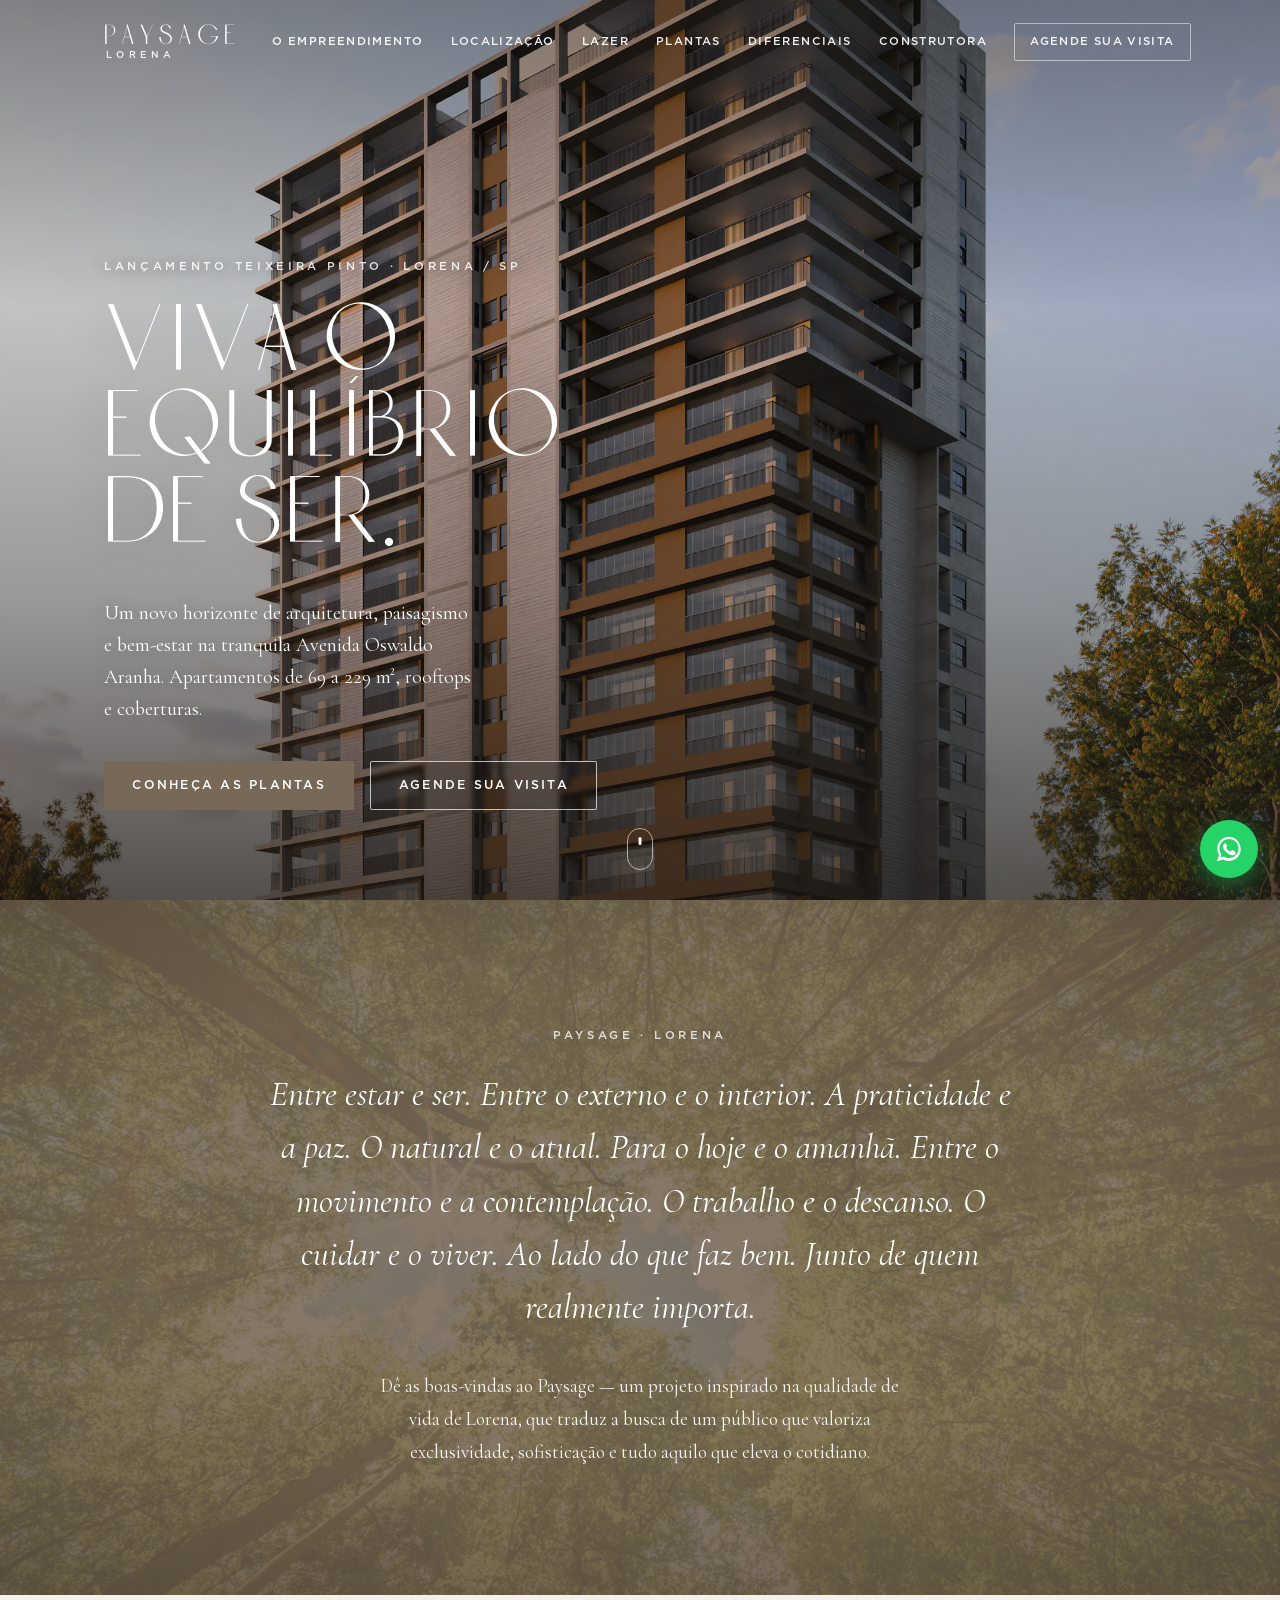
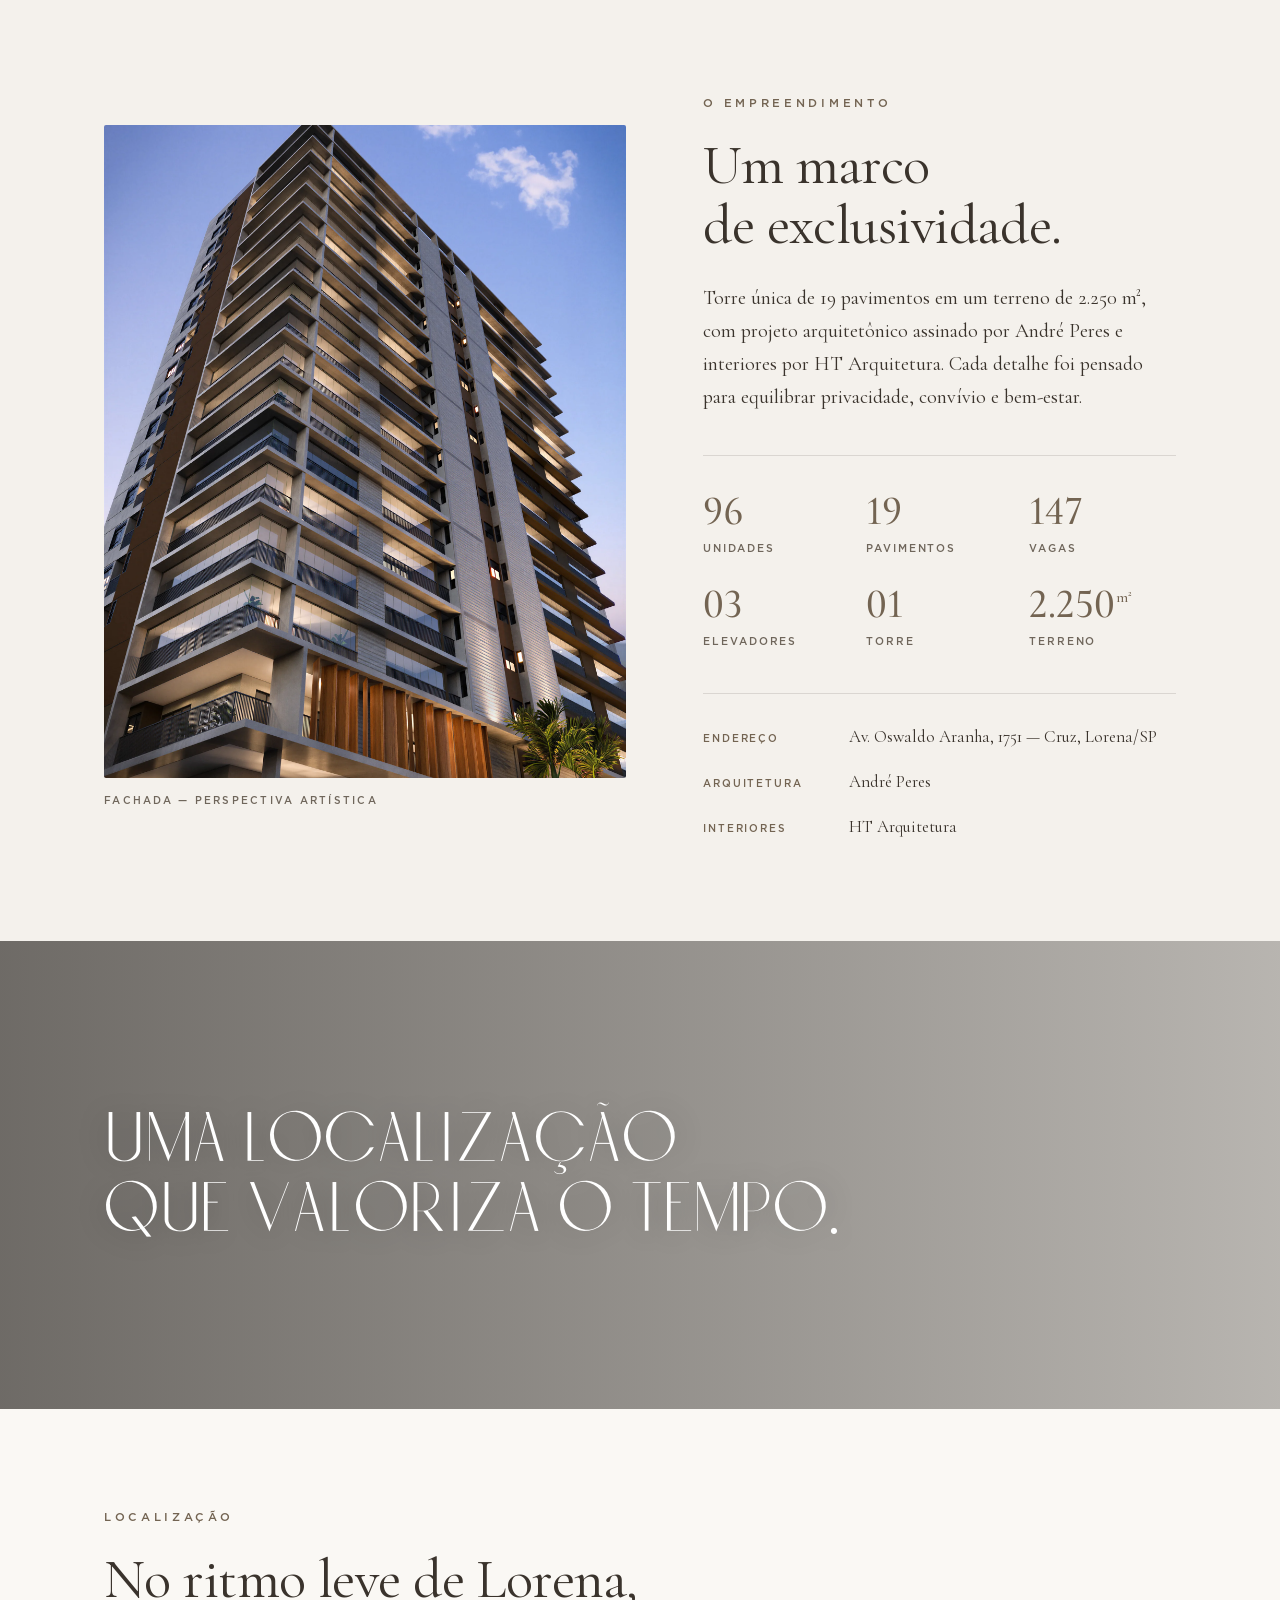
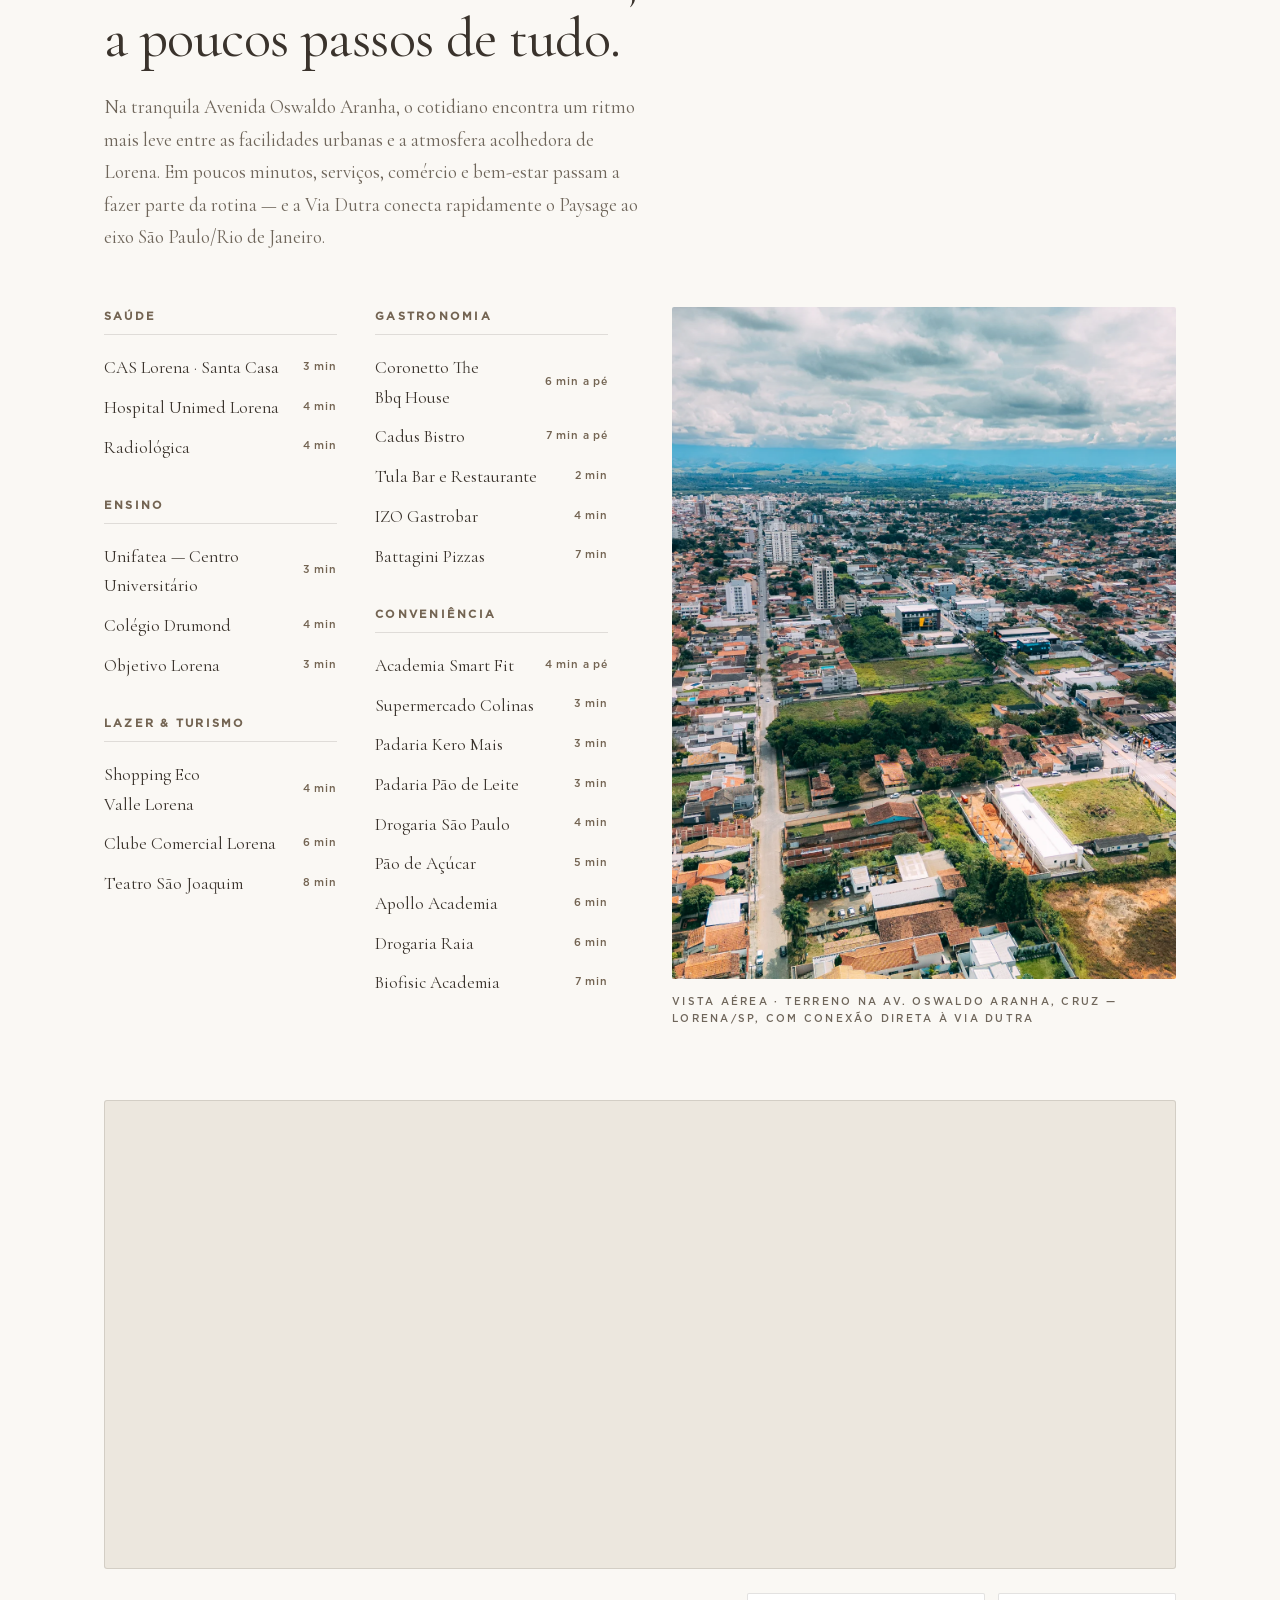
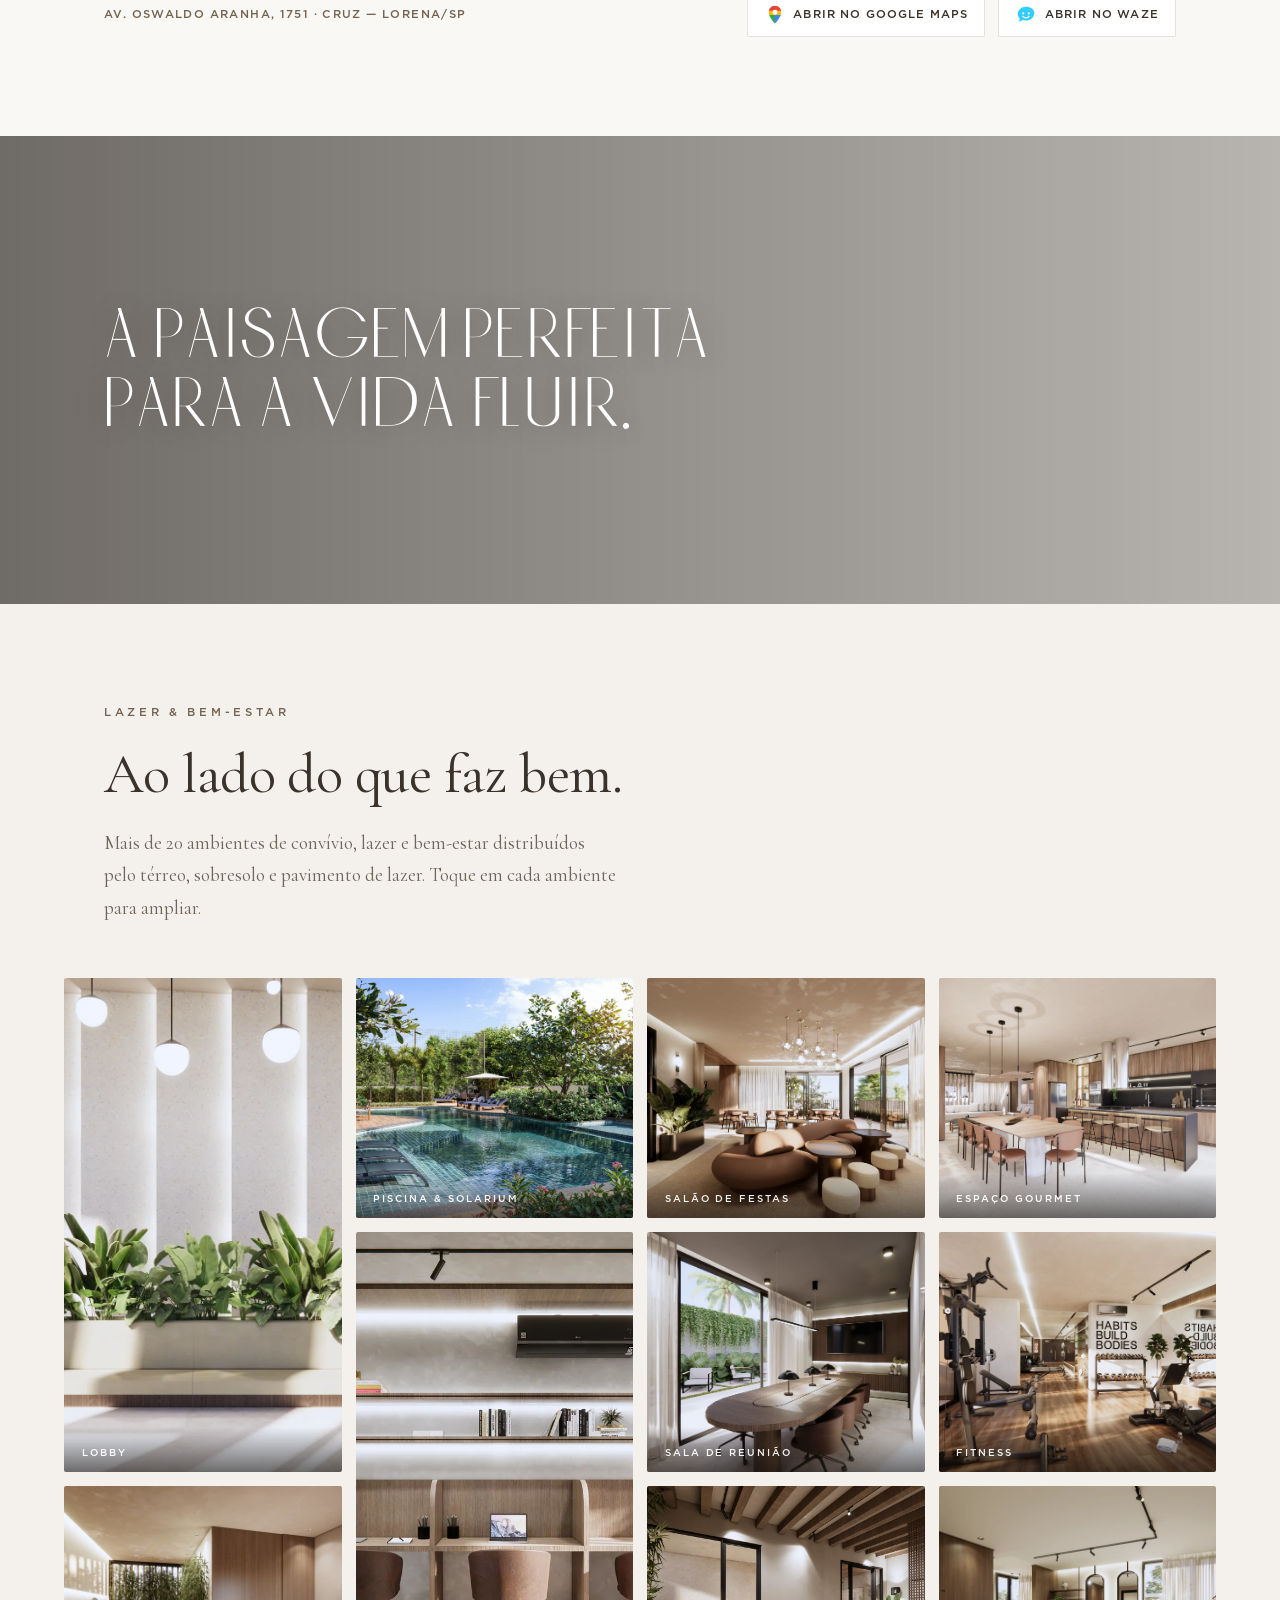
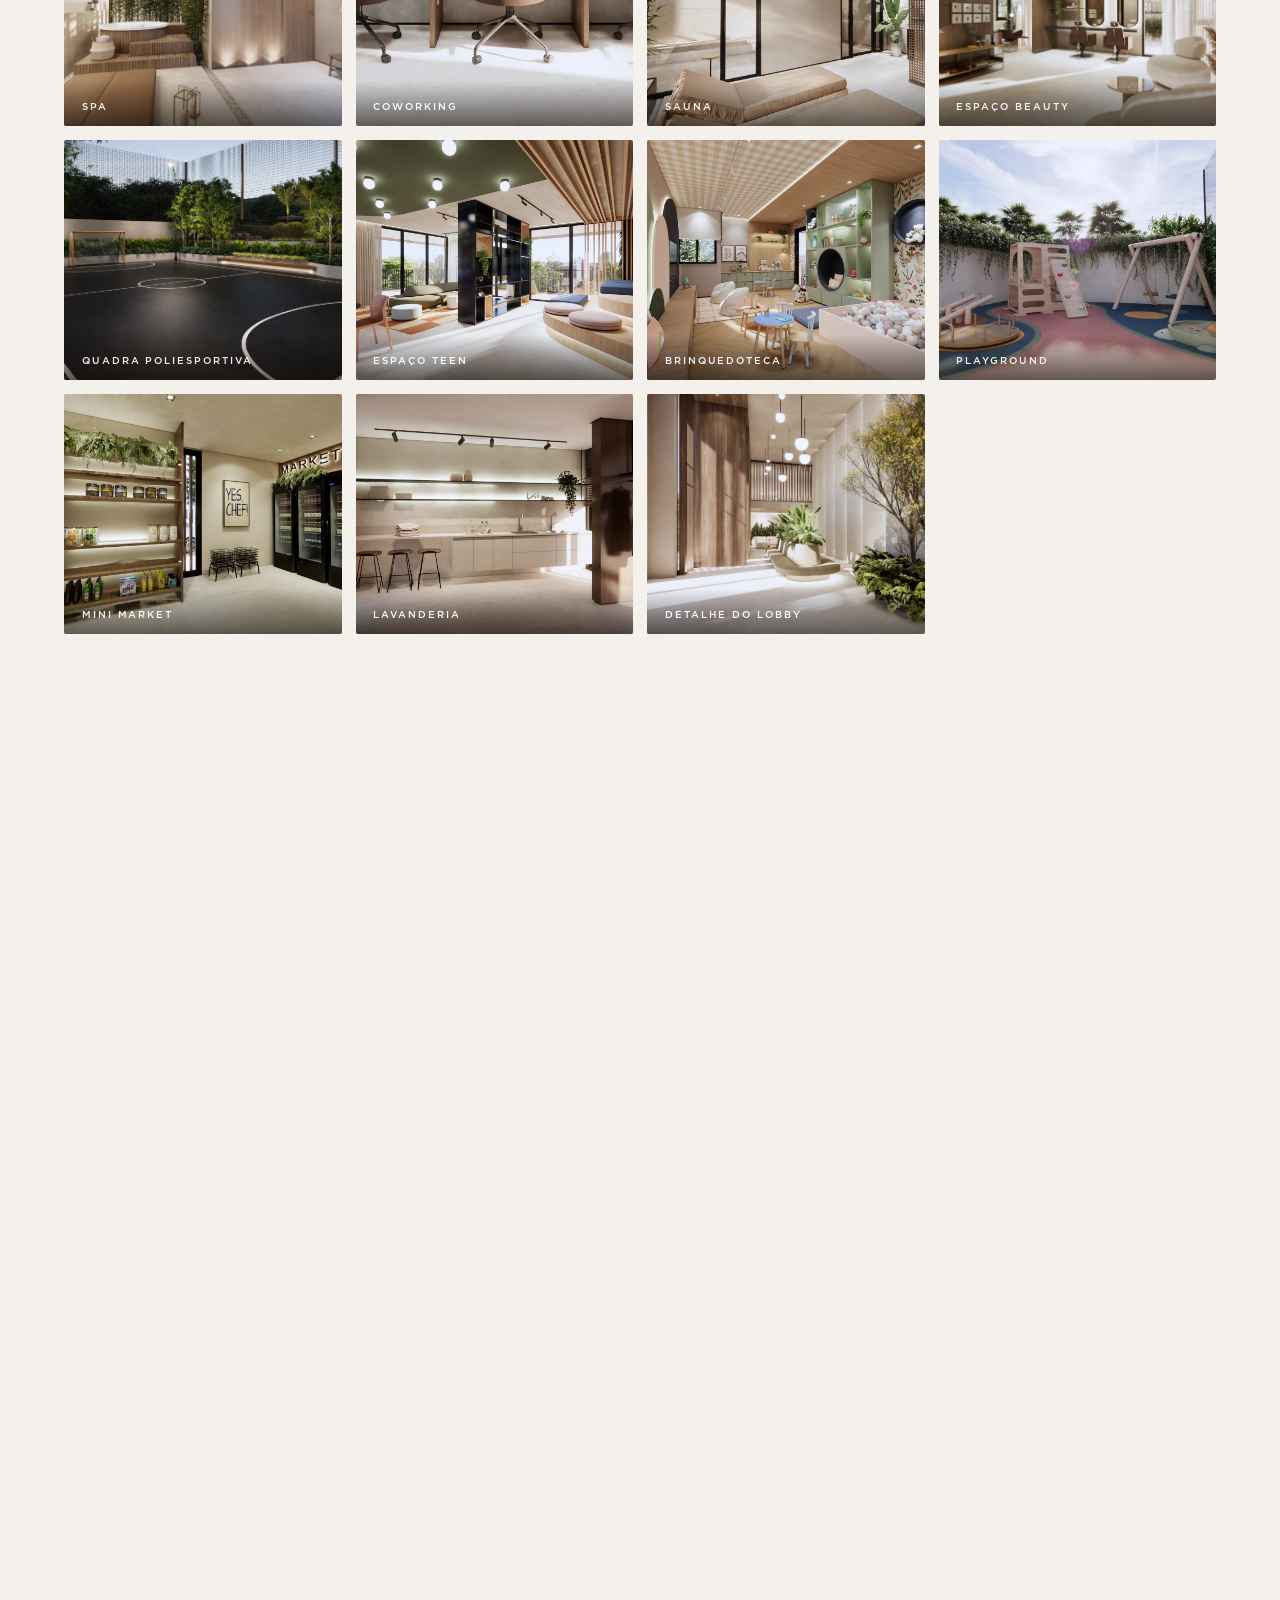
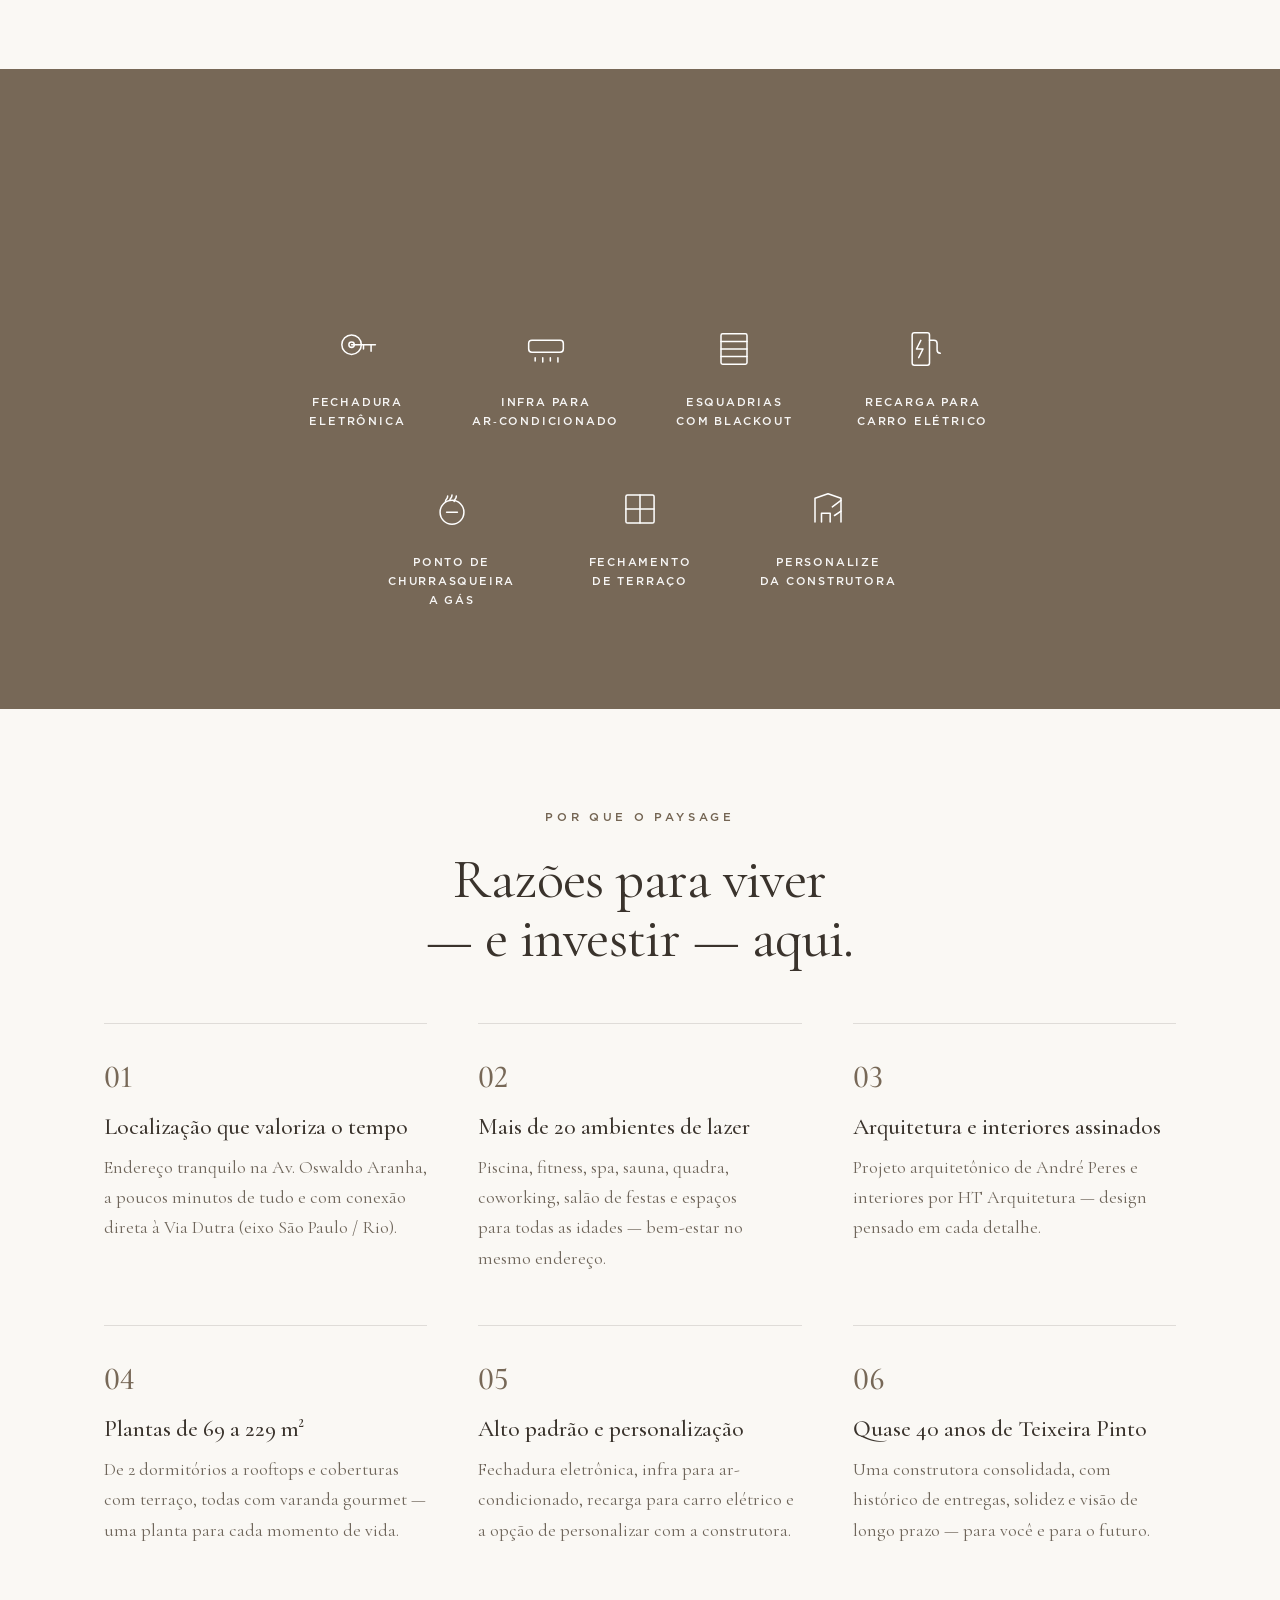
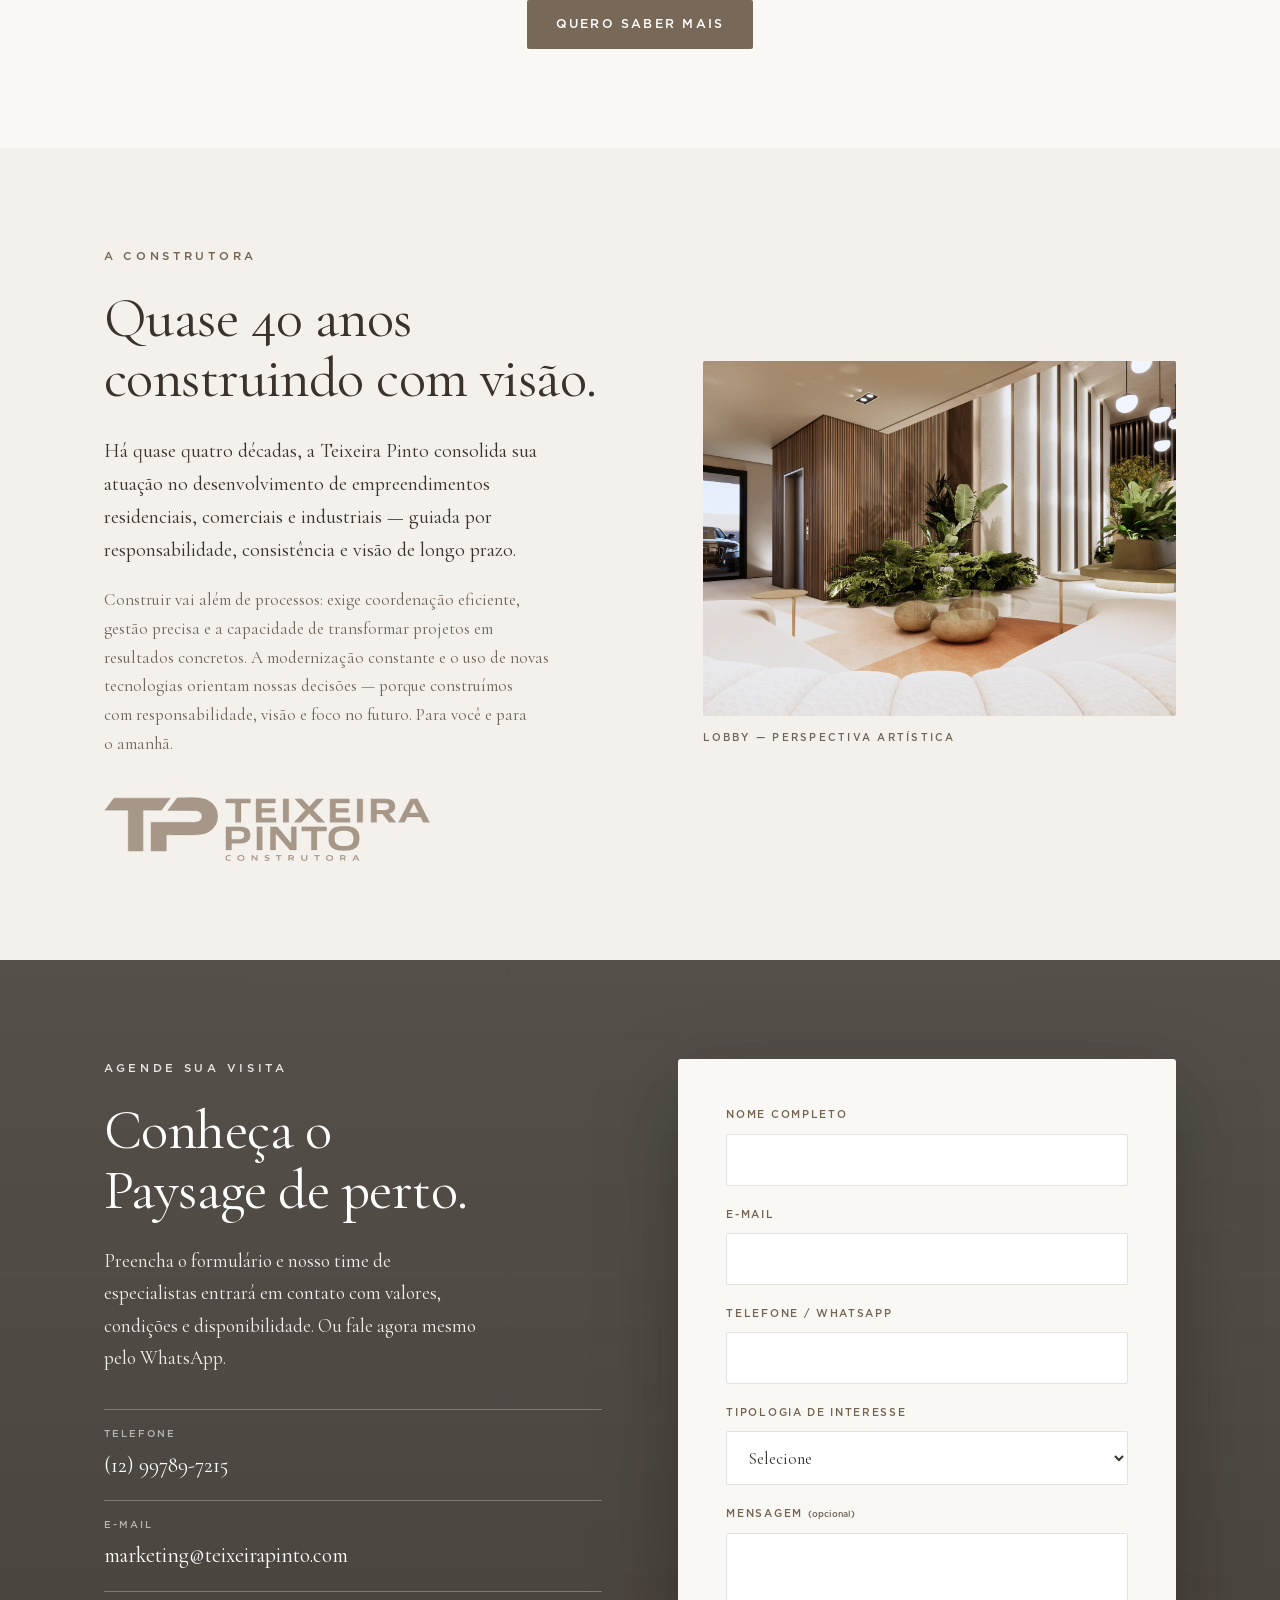
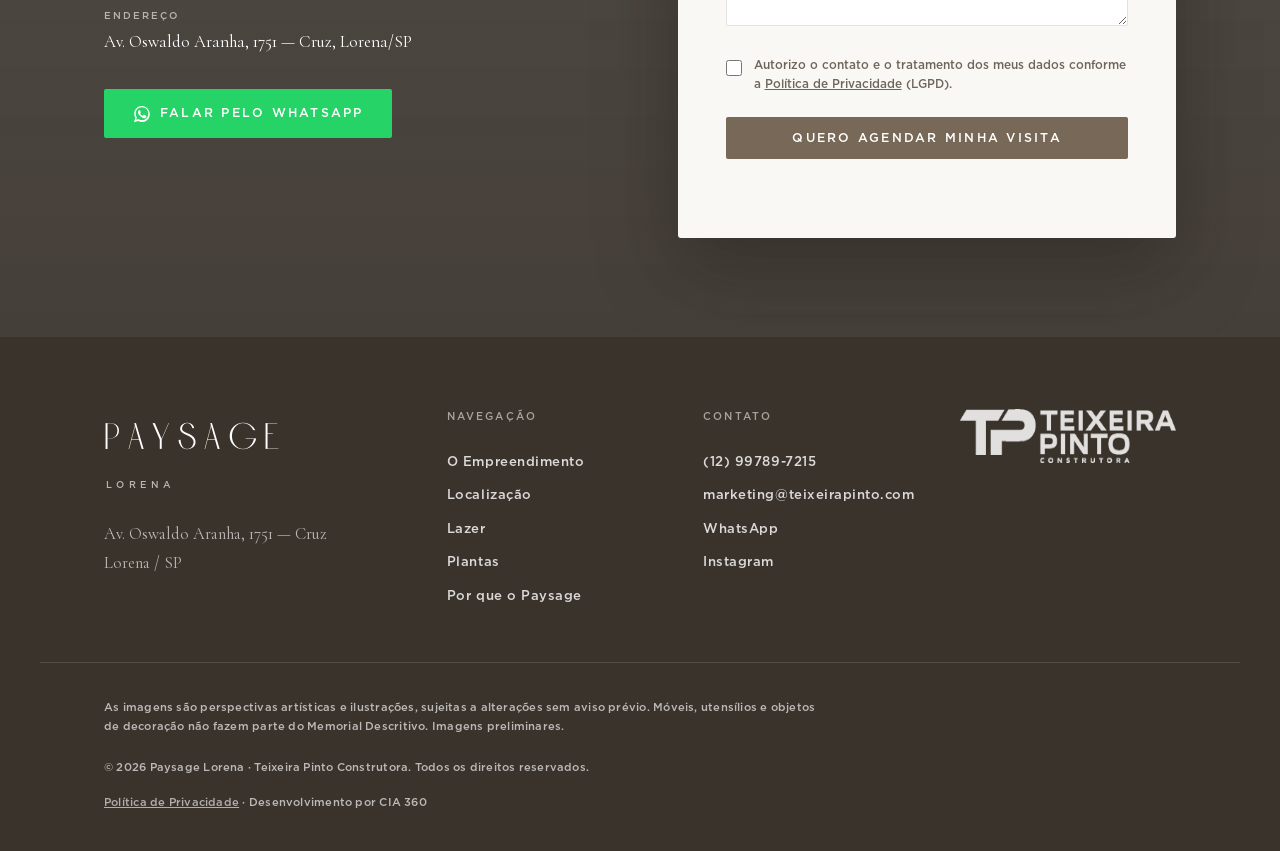
==== index.html @ e859041f "feat: landing page Paysage Lorena (Teixeira Pinto) Site estático: hero, manifesto (fundo conceitual)" ====
<!DOCTYPE html>
<html lang="pt-BR">
<head>
<meta charset="UTF-8" />
<meta name="viewport" content="width=device-width, initial-scale=1.0, viewport-fit=cover" />
<script>document.documentElement.classList.add('js')</script>
<title>Paysage Lorena | Apartamentos de Alto Padrão em Lorena/SP — Teixeira Pinto</title>
<meta name="description" content="Paysage Lorena: lançamento Teixeira Pinto na Av. Oswaldo Aranha. Apartamentos de 69 a 229 m², coberturas e rooftops, com arquitetura, paisagismo e bem-estar. Viva o equilíbrio de ser." />
<meta name="theme-color" content="#A69788" />
<link rel="canonical" href="https://www.paysagelorena.com.br/" />

<!-- Open Graph / Social -->
<meta property="og:type" content="website" />
<meta property="og:locale" content="pt_BR" />
<meta property="og:site_name" content="Paysage Lorena" />
<meta property="og:title" content="Paysage Lorena — Viva o equilíbrio de ser" />
<meta property="og:description" content="Lançamento Teixeira Pinto em Lorena/SP. Apartamentos de 69 a 229 m² com arquitetura, paisagismo e bem-estar." />
<meta property="og:url" content="https://www.paysagelorena.com.br/" />
<meta property="og:image" content="https://www.paysagelorena.com.br/assets/img/og-image.jpg" />
<meta property="og:image:width" content="1200" />
<meta property="og:image:height" content="630" />
<meta property="og:image:alt" content="Fachada do Paysage Lorena — Viva o equilíbrio de ser." />
<meta name="twitter:card" content="summary_large_image" />
<meta name="twitter:title" content="Paysage Lorena — Viva o equilíbrio de ser" />
<meta name="twitter:description" content="Lançamento Teixeira Pinto em Lorena/SP. Apartamentos de 69 a 229 m² com arquitetura, paisagismo e bem-estar." />
<meta name="twitter:image" content="https://www.paysagelorena.com.br/assets/img/og-image.jpg" />

<!-- Icons -->
<link rel="icon" type="image/png" sizes="32x32" href="assets/img/favicon-32.png" />
<link rel="apple-touch-icon" href="assets/img/apple-touch-icon.png" />

<!-- Fonts -->
<link rel="preload" href="assets/fonts/daslu-display.woff2" as="font" type="font/woff2" crossorigin />
<link rel="preload" href="assets/fonts/gotham-medium.woff2" as="font" type="font/woff2" crossorigin />
<link rel="stylesheet" href="assets/css/styles.css" />

<!-- Structured data -->
<script type="application/ld+json">
{
  "@context": "https://schema.org",
  "@graph": [
    {
      "@type": "ApartmentComplex",
      "@id": "https://www.paysagelorena.com.br/#empreendimento",
      "name": "Paysage Lorena",
      "description": "Empreendimento residencial de alto padrão da Teixeira Pinto Construtora em Lorena/SP, com apartamentos de 69 a 229 m², rooftops e coberturas.",
      "url": "https://www.paysagelorena.com.br/",
      "numberOfAccommodationUnits": 96,
      "image": "https://www.paysagelorena.com.br/assets/img/og-image.jpg",
      "address": {
        "@type": "PostalAddress",
        "streetAddress": "Av. Oswaldo Aranha, 1751 — Cruz",
        "addressLocality": "Lorena",
        "addressRegion": "SP",
        "addressCountry": "BR"
      },
      "provider": { "@id": "https://www.teixeirapinto.com/#organization" }
    },
    {
      "@type": "Organization",
      "@id": "https://www.teixeirapinto.com/#organization",
      "name": "Teixeira Pinto Construtora",
      "email": "marketing@teixeirapinto.com",
      "telephone": "+55-12-99789-7215"
    }
  ]
}
</script>
</head>
<body>
<a class="skip-link" href="#main">Pular para o conteúdo</a>

<!-- ================= HEADER ================= -->
<header class="site-header" id="top">
  <div class="container header-inner">
    <a href="#top" class="brand" aria-label="Paysage Lorena — início">
      <span class="brand-mark">Paysage</span>
      <span class="brand-sub">Lorena</span>
    </a>

    <nav class="nav" id="nav" aria-label="Navegação principal">
      <a href="#empreendimento">O Empreendimento</a>
      <a href="#localizacao">Localização</a>
      <a href="#lazer">Lazer</a>
      <a href="#plantas">Plantas</a>
      <a href="#diferenciais">Diferenciais</a>
      <a href="#construtora">Construtora</a>
      <a href="#contato" class="nav-cta">Agende sua visita</a>
    </nav>

    <button class="nav-toggle" id="navToggle" aria-label="Abrir menu" aria-expanded="false" aria-controls="nav">
      <span></span><span></span><span></span>
    </button>
  </div>
</header>

<main id="main">

<!-- ================= HERO ================= -->
<section class="hero" id="hero">
  <picture>
    <source media="(max-width:720px)" srcset="assets/img/fachada-1-sm.webp" />
    <img class="hero-bg" src="assets/img/fachada-1.webp" alt="Fachada do Paysage Lorena ao entardecer" fetchpriority="high" />
  </picture>
  <div class="hero-overlay"></div>
  <div class="container hero-content">
    <p class="eyebrow eyebrow--light">Lançamento Teixeira Pinto · Lorena / SP</p>
    <h1 class="hero-title">Viva o<br />equilíbrio<br />de ser.</h1>
    <p class="hero-lead">Um novo horizonte de arquitetura, paisagismo e bem-estar na tranquila
      Avenida Oswaldo Aranha. Apartamentos de 69 a 229 m², rooftops e coberturas.</p>
    <div class="hero-actions">
      <a href="#plantas" class="btn btn--solid">Conheça as plantas</a>
      <a href="#contato" class="btn btn--ghost btn--ghost-light">Agende sua visita</a>
    </div>
  </div>
  <a href="#manifesto" class="hero-scroll" aria-label="Rolar para baixo"><span></span></a>
</section>

<!-- ================= MANIFESTO ================= -->
<section class="manifesto" id="manifesto">
  <div class="container manifesto-inner reveal">
    <p class="eyebrow">Paysage · Lorena</p>
    <p class="manifesto-poem">
      Entre estar e ser. Entre o externo e o interior. A praticidade e a paz.
      O natural e o atual. Para o hoje e o amanhã. Entre o movimento e a contemplação.
      O trabalho e o descanso. O cuidar e o viver. Ao lado do que faz bem.
      Junto de quem realmente importa.
    </p>
    <p class="manifesto-text">
      Dê as boas-vindas ao Paysage — um projeto inspirado na qualidade de vida de Lorena,
      que traduz a busca de um público que valoriza exclusividade, sofisticação e tudo
      aquilo que eleva o cotidiano.
    </p>
  </div>
</section>

<!-- ================= O EMPREENDIMENTO ================= -->
<section class="section section--light" id="empreendimento">
  <div class="container split">
    <div class="split-media reveal">
      <picture>
        <source media="(max-width:720px)" srcset="assets/img/fachada-2-sm.webp" />
        <img src="assets/img/fachada-2.webp" alt="Perspectiva artística da fachada do Paysage Lorena" loading="lazy" />
      </picture>
      <span class="media-caption">Fachada — perspectiva artística</span>
    </div>
    <div class="split-text reveal">
      <p class="eyebrow">O Empreendimento</p>
      <h2 class="section-title">Um marco de exclusividade.</h2>
      <p class="lead-text">
        Torre única de 19 pavimentos em um terreno de 2.250 m², com projeto arquitetônico
        assinado por André Peres e interiores por HT Arquitetura. Cada detalhe foi pensado
        para equilibrar privacidade, convívio e bem-estar.
      </p>
      <ul class="spec-grid" id="specGrid">
        <li><span class="spec-num" data-count="96">96</span><span class="spec-label">Unidades</span></li>
        <li><span class="spec-num" data-count="19">19</span><span class="spec-label">Pavimentos</span></li>
        <li><span class="spec-num" data-count="147">147</span><span class="spec-label">Vagas</span></li>
        <li><span class="spec-num" data-count="3" data-pad="2">03</span><span class="spec-label">Elevadores</span></li>
        <li><span class="spec-num" data-count="1" data-pad="2">01</span><span class="spec-label">Torre</span></li>
        <li><span class="spec-num" data-count="2250" data-thousands="1">2.250<small>m²</small></span><span class="spec-label">Terreno</span></li>
      </ul>
      <dl class="credits">
        <div><dt>Endereço</dt><dd>Av. Oswaldo Aranha, 1751 — Cruz, Lorena/SP</dd></div>
        <div><dt>Arquitetura</dt><dd>André Peres</dd></div>
        <div><dt>Interiores</dt><dd>HT Arquitetura</dd></div>
      </dl>
    </div>
  </div>
</section>

<!-- ================= QUOTE BAND 1 ================= -->
<section class="band band--aerea reveal">
  <div class="band-overlay"></div>
  <div class="container band-inner">
    <p class="band-quote">Uma localização<br />que valoriza o tempo.</p>
  </div>
</section>

<!-- ================= LOCALIZAÇÃO ================= -->
<section class="section section--cream" id="localizacao">
  <div class="container">
    <header class="section-head reveal">
      <p class="eyebrow">Localização</p>
      <h2 class="section-title">No ritmo leve de Lorena, a poucos passos de tudo.</h2>
      <p class="section-intro">
        Na tranquila Avenida Oswaldo Aranha, o cotidiano encontra um ritmo mais leve entre as
        facilidades urbanas e a atmosfera acolhedora de Lorena. Em poucos minutos, serviços,
        comércio e bem-estar passam a fazer parte da rotina — e a Via Dutra conecta rapidamente
        o Paysage ao eixo São Paulo/Rio de Janeiro.
      </p>
    </header>

    <div class="loc-grid">
      <div class="loc-cols reveal">
        <div class="loc-col">
          <h3 class="loc-cat">Saúde</h3>
          <ul>
            <li>CAS Lorena · Santa Casa <span>3 min</span></li>
            <li>Hospital Unimed Lorena <span>4 min</span></li>
            <li>Radiológica <span>4 min</span></li>
          </ul>
          <h3 class="loc-cat">Ensino</h3>
          <ul>
            <li>Unifatea — Centro Universitário <span>3 min</span></li>
            <li>Colégio Drumond <span>4 min</span></li>
            <li>Objetivo Lorena <span>3 min</span></li>
          </ul>
          <h3 class="loc-cat">Lazer &amp; Turismo</h3>
          <ul>
            <li>Shopping Eco Valle Lorena <span>4 min</span></li>
            <li>Clube Comercial Lorena <span>6 min</span></li>
            <li>Teatro São Joaquim <span>8 min</span></li>
          </ul>
        </div>
        <div class="loc-col">
          <h3 class="loc-cat">Gastronomia</h3>
          <ul>
            <li>Coronetto The Bbq House <span>6 min a pé</span></li>
            <li>Cadus Bistro <span>7 min a pé</span></li>
            <li>Tula Bar e Restaurante <span>2 min</span></li>
            <li>IZO Gastrobar <span>4 min</span></li>
            <li>Battagini Pizzas <span>7 min</span></li>
          </ul>
          <h3 class="loc-cat">Conveniência</h3>
          <ul>
            <li>Academia Smart Fit <span>4 min a pé</span></li>
            <li>Supermercado Colinas <span>3 min</span></li>
            <li>Padaria Kero Mais <span>3 min</span></li>
            <li>Padaria Pão de Leite <span>3 min</span></li>
            <li>Drogaria São Paulo <span>4 min</span></li>
            <li>Pão de Açúcar <span>5 min</span></li>
            <li>Apollo Academia <span>6 min</span></li>
            <li>Drogaria Raia <span>6 min</span></li>
            <li>Biofisic Academia <span>7 min</span></li>
          </ul>
        </div>
      </div>
      <figure class="loc-media reveal">
        <picture>
          <source media="(max-width:720px)" srcset="assets/img/aerea-sm.webp" />
          <img src="assets/img/aerea.webp" alt="Vista aérea da região de Lorena, com o terreno do Paysage em destaque" loading="lazy" />
        </picture>
        <figcaption>Vista aérea · terreno na Av. Oswaldo Aranha, Cruz — Lorena/SP, com conexão direta à Via Dutra</figcaption>
      </figure>
    </div>

    <div class="loc-map reveal">
      <div class="loc-map-frame">
        <iframe title="Mapa da localização do Paysage Lorena" loading="lazy" referrerpolicy="no-referrer-when-downgrade"
          src="https://www.google.com/maps?q=Av.%20Oswaldo%20Aranha%2C%201751%2C%20Cruz%2C%20Lorena%20-%20SP&output=embed"></iframe>
      </div>
      <div class="loc-map-actions">
        <span class="loc-map-addr">Av. Oswaldo Aranha, 1751 · Cruz — Lorena/SP</span>
        <div class="loc-map-btns">
          <a class="maplink" href="https://www.google.com/maps/search/?api=1&query=Av.%20Oswaldo%20Aranha%2C%201751%2C%20Cruz%2C%20Lorena%20-%20SP" target="_blank" rel="noopener" aria-label="Abrir no Google Maps">
            <svg viewBox="0 0 24 24" aria-hidden="true">
              <defs><clipPath id="gmpin"><path d="M12 2C8.13 2 5 5.13 5 9c0 4.25 5.25 10.5 6.5 11.85a.66.66 0 0 0 1 0C13.75 19.5 19 13.25 19 9c0-3.87-3.13-7-7-7z"/></clipPath></defs>
              <g clip-path="url(#gmpin)">
                <rect x="0" y="0" width="24" height="7.5" fill="#EA4335"/>
                <rect x="0" y="7.5" width="24" height="4.5" fill="#FBBC04"/>
                <rect x="0" y="12" width="12" height="13" fill="#34A853"/>
                <rect x="12" y="12" width="12" height="13" fill="#4285F4"/>
              </g>
              <circle cx="12" cy="9" r="2.6" fill="#fff"/>
            </svg>
            Abrir no Google Maps
          </a>
          <a class="maplink" href="https://waze.com/ul?q=Av.%20Oswaldo%20Aranha%2C%201751%2C%20Lorena%20SP&navigate=yes" target="_blank" rel="noopener" aria-label="Abrir no Waze">
            <svg viewBox="0 0 24 24" aria-hidden="true">
              <path fill="#33CCFF" d="M12 3C7.03 3 3 6.58 3 11c0 1.98.86 3.79 2.3 5.18-.18 1.06-.7 2.05-1.45 2.82 1.64.16 3.28-.36 4.5-1.42 1.13.27 2.34.42 3.65.42 4.97 0 9-3.58 9-8S16.97 3 12 3z"/>
              <circle cx="9" cy="10.2" r="1.15" fill="#fff"/>
              <circle cx="15" cy="10.2" r="1.15" fill="#fff"/>
              <path d="M8.7 13.4c.75 1.05 1.95 1.7 3.3 1.7s2.55-.65 3.3-1.7" stroke="#fff" stroke-width="1.4" fill="none" stroke-linecap="round"/>
            </svg>
            Abrir no Waze
          </a>
        </div>
      </div>
    </div>
  </div>
</section>

<!-- ================= QUOTE BAND 2 (piscina · abre o Lazer) ================= -->
<section class="band band--piscina reveal">
  <div class="band-overlay"></div>
  <div class="container band-inner">
    <p class="band-quote">A paisagem perfeita<br />para a vida fluir.</p>
  </div>
</section>

<!-- ================= LAZER ================= -->
<section class="section section--light" id="lazer">
  <div class="container">
    <header class="section-head reveal">
      <p class="eyebrow">Lazer &amp; Bem-estar</p>
      <h2 class="section-title">Ao lado do que faz bem.</h2>
      <p class="section-intro">
        Mais de 20 ambientes de convívio, lazer e bem-estar distribuídos pelo térreo,
        sobresolo e pavimento de lazer. Toque em cada ambiente para ampliar.
      </p>
    </header>
  </div>

  <div class="container-wide">
    <div class="gallery reveal" id="gallery">
      <figure class="g-item g-item--tall" data-src="assets/img/lobby-1.webp" data-cap="Lobby">
        <img src="assets/img/lobby-1.webp" alt="Lobby do Paysage Lorena" loading="lazy" />
        <figcaption>Lobby</figcaption>
      </figure>
      <figure class="g-item" data-src="assets/img/piscina.webp" data-cap="Piscina">
        <img src="assets/img/piscina.webp" alt="Piscina adulto com deck molhado e solarium" loading="lazy" />
        <figcaption>Piscina &amp; Solarium</figcaption>
      </figure>
      <figure class="g-item" data-src="assets/img/salao-festas.webp" data-cap="Salão de Festas">
        <img src="assets/img/salao-festas.webp" alt="Salão de festas" loading="lazy" />
        <figcaption>Salão de Festas</figcaption>
      </figure>
      <figure class="g-item" data-src="assets/img/gourmet.webp" data-cap="Espaço Gourmet">
        <img src="assets/img/gourmet.webp" alt="Espaço gourmet" loading="lazy" />
        <figcaption>Espaço Gourmet</figcaption>
      </figure>
      <figure class="g-item g-item--tall" data-src="assets/img/coworking.webp" data-cap="Coworking">
        <img src="assets/img/coworking.webp" alt="Coworking" loading="lazy" />
        <figcaption>Coworking</figcaption>
      </figure>
      <figure class="g-item" data-src="assets/img/sala-reuniao.webp" data-cap="Sala de Reunião">
        <img src="assets/img/sala-reuniao.webp" alt="Sala de reunião" loading="lazy" />
        <figcaption>Sala de Reunião</figcaption>
      </figure>
      <figure class="g-item" data-src="assets/img/fitness.webp" data-cap="Academia">
        <img src="assets/img/fitness.webp" alt="Academia / Fitness" loading="lazy" />
        <figcaption>Fitness</figcaption>
      </figure>
      <figure class="g-item" data-src="assets/img/spa.webp" data-cap="Spa">
        <img src="assets/img/spa.webp" alt="Spa" loading="lazy" />
        <figcaption>Spa</figcaption>
      </figure>
      <figure class="g-item" data-src="assets/img/sauna.webp" data-cap="Sauna">
        <img src="assets/img/sauna.webp" alt="Sauna" loading="lazy" />
        <figcaption>Sauna</figcaption>
      </figure>
      <figure class="g-item" data-src="assets/img/beauty.webp" data-cap="Espaço Beauty">
        <img src="assets/img/beauty.webp" alt="Espaço beauty" loading="lazy" />
        <figcaption>Espaço Beauty</figcaption>
      </figure>
      <figure class="g-item" data-src="assets/img/quadra.webp" data-cap="Quadra Poliesportiva">
        <img src="assets/img/quadra.webp" alt="Quadra poliesportiva" loading="lazy" />
        <figcaption>Quadra Poliesportiva</figcaption>
      </figure>
      <figure class="g-item" data-src="assets/img/teen.webp" data-cap="Espaço Teen">
        <img src="assets/img/teen.webp" alt="Espaço teen" loading="lazy" />
        <figcaption>Espaço Teen</figcaption>
      </figure>
      <figure class="g-item" data-src="assets/img/brinquedoteca.webp" data-cap="Brinquedoteca">
        <img src="assets/img/brinquedoteca.webp" alt="Brinquedoteca" loading="lazy" />
        <figcaption>Brinquedoteca</figcaption>
      </figure>
      <figure class="g-item" data-src="assets/img/playground.webp" data-cap="Playground">
        <img src="assets/img/playground.webp" alt="Playground externo" loading="lazy" />
        <figcaption>Playground</figcaption>
      </figure>
      <figure class="g-item" data-src="assets/img/minimarket.webp" data-cap="Mini Market">
        <img src="assets/img/minimarket.webp" alt="Mini market" loading="lazy" />
        <figcaption>Mini Market</figcaption>
      </figure>
      <figure class="g-item" data-src="assets/img/lavanderia.webp" data-cap="Lavanderia">
        <img src="assets/img/lavanderia.webp" alt="Lavanderia coletiva" loading="lazy" />
        <figcaption>Lavanderia</figcaption>
      </figure>
      <figure class="g-item" data-src="assets/img/lobby-3.webp" data-cap="Lobby">
        <img src="assets/img/lobby-3.webp" alt="Detalhe do lobby" loading="lazy" />
        <figcaption>Detalhe do Lobby</figcaption>
      </figure>
    </div>
  </div>

  <div class="container">
    <div class="amenities reveal">
      <h3 class="amenities-title">Todas as áreas comuns</h3>

      <div class="amen-floor">
        <h4 class="amen-floor-title">Térreo</h4>
        <ul class="amen-grid">
          <li><svg viewBox="0 0 32 32" aria-hidden="true"><rect x="4" y="14" width="24" height="8" rx="2"/><path d="M8 14v-2a2 2 0 0 1 2-2h12a2 2 0 0 1 2 2v2M5 22v3M27 22v3"/></svg><span>Lobby</span></li>
          <li><svg viewBox="0 0 32 32" aria-hidden="true"><path d="M4 5h3l3 14h14l3-9H9"/><circle cx="12" cy="26" r="1.6"/><circle cx="23" cy="26" r="1.6"/></svg><span>Mini market</span></li>
          <li><svg viewBox="0 0 32 32" aria-hidden="true"><circle cx="8" cy="22" r="5"/><circle cx="24" cy="22" r="5"/><path d="M8 22l5-10h6l4 10M10 12h3M19 12l-6 10"/></svg><span>Bicicletário</span></li>
          <li><svg viewBox="0 0 32 32" aria-hidden="true"><rect x="6" y="8" width="20" height="13" rx="1.5"/><path d="M3 25h26l-2-4H5z"/></svg><span>Coworking</span></li>
          <li><svg viewBox="0 0 32 32" aria-hidden="true"><rect x="6" y="6" width="20" height="14" rx="1.5"/><path d="M16 20v4M11 28l5-4 5 4M10 15l3-3 3 2 4-5"/></svg><span>Sala de reunião</span></li>
        </ul>
      </div>

      <div class="amen-floor">
        <h4 class="amen-floor-title">Sobresolo</h4>
        <ul class="amen-grid">
          <li><svg viewBox="0 0 32 32" aria-hidden="true"><path d="M9 5l3 8M9 5h6l-3 8M12 13v9M9 22h6"/><path d="M23 5l-3 8M23 5h-6l3 8M20 13v9M17 22h6"/></svg><span>Salão de festas</span></li>
          <li><svg viewBox="0 0 32 32" aria-hidden="true"><path d="M10 15a4 4 0 0 1-.6-7.9 5 5 0 0 1 9.6-1A4 4 0 0 1 22 15"/><path d="M10 15h12v7a1 1 0 0 1-1 1H11a1 1 0 0 1-1-1z"/></svg><span>Espaço gourmet</span></li>
        </ul>
      </div>

      <div class="amen-floor">
        <h4 class="amen-floor-title">Pavimento de Lazer</h4>
        <ul class="amen-grid">
          <li><svg viewBox="0 0 32 32" aria-hidden="true"><rect x="4" y="11" width="24" height="11" rx="5.5"/><path d="M9 14v4M7 16h4"/><circle cx="21" cy="15.5" r="1"/><circle cx="24" cy="18" r="1"/></svg><span>Espaço teen</span></li>
          <li><svg viewBox="0 0 32 32" aria-hidden="true"><rect x="6" y="16" width="9" height="9"/><rect x="17" y="16" width="9" height="9"/><rect x="11.5" y="7" width="9" height="9"/></svg><span>Brinquedoteca</span></li>
          <li><svg viewBox="0 0 32 32" aria-hidden="true"><path d="M5 7h22M10 7l2 11M22 7l-2 11"/><rect x="11" y="18" width="10" height="2.6" rx="1"/></svg><span>Playground</span></li>
          <li><svg viewBox="0 0 32 32" aria-hidden="true"><circle cx="16" cy="16" r="11"/><path d="M16 5v22M5 16h22M8.5 8c3.5 3 3.5 13 0 16M23.5 8c-3.5 3-3.5 13 0 16"/></svg><span>Quadra poliesportiva</span></li>
          <li><svg viewBox="0 0 32 32" aria-hidden="true"><path d="M5 12v8M9 9v14M23 9v14M27 12v8M9 16h14"/></svg><span>Academia</span></li>
          <li><svg viewBox="0 0 32 32" aria-hidden="true"><path d="M7 23a5 5 0 0 1 5-5h8a5 5 0 0 1 5 5"/><ellipse cx="16" cy="23" rx="11" ry="2.4"/><path d="M12 11c0 1.6-1.5 2.1-1.5 3.6M16 9c0 1.6-1.5 2.1-1.5 3.6M20 11c0 1.6-1.5 2.1-1.5 3.6"/></svg><span>Sauna</span></li>
          <li><svg viewBox="0 0 32 32" aria-hidden="true"><path d="M16 25c-6 0-10-3-10-3s3-5 7-4M16 25c6 0 10-3 10-3s-3-5-7-4M16 25c0-5-2-9-2-9s-2 2-2 5M16 25c0-5 2-9 2-9s2 2 2 5M16 25V13"/></svg><span>Sala de massagem</span></li>
          <li><svg viewBox="0 0 32 32" aria-hidden="true"><circle cx="14" cy="12" r="7"/><circle cx="14" cy="12" r="3.4"/><path d="M14 19v8M11 27h6"/></svg><span>Espaço beauty</span></li>
          <li><svg viewBox="0 0 32 32" aria-hidden="true"><path d="M16 5s7 8 7 13a7 7 0 0 1-14 0c0-5 7-13 7-13z"/><path d="M12.5 18a3.5 3.5 0 0 0 3.5 3.5"/></svg><span>Spa</span></li>
          <li><svg viewBox="0 0 32 32" aria-hidden="true"><circle cx="16" cy="16" r="6"/><circle cx="16" cy="16" r="2.4"/><path d="M16 7v3M16 22v3M7 16h3M22 16h3"/></svg><span>Piscina infantil</span></li>
          <li><svg viewBox="0 0 32 32" aria-hidden="true"><path d="M11 21V8a2.5 2.5 0 0 1 5 0M19 21V8a2.5 2.5 0 0 1 5 0M11 13h5M19 13h5"/><path d="M4 25c2 0 2-1.5 4-1.5s2 1.5 4 1.5 2-1.5 4-1.5 2 1.5 4 1.5 2-1.5 4-1.5 2 1.5 4 1.5"/></svg><span>Piscina adulto</span></li>
          <li><svg viewBox="0 0 32 32" aria-hidden="true"><rect x="5" y="9" width="22" height="13" rx="1"/><path d="M5 13.3h22M5 17.6h22M12 9v13M19 9v13"/></svg><span>Deck molhado</span></li>
          <li><svg viewBox="0 0 32 32" aria-hidden="true"><circle cx="16" cy="16" r="6"/><path d="M16 4v3M16 25v3M4 16h3M25 16h3M7.5 7.5l2 2M22.5 7.5l-2 2M7.5 24.5l2-2M22.5 24.5l-2-2"/></svg><span>Solarium</span></li>
          <li><svg viewBox="0 0 32 32" aria-hidden="true"><rect x="7" y="5" width="18" height="22" rx="2"/><circle cx="16" cy="17" r="6"/><circle cx="16" cy="17" r="2.4"/><path d="M11 9h.5M14 9h.5"/></svg><span>Lavanderia</span></li>
          <li><svg viewBox="0 0 32 32" aria-hidden="true"><path d="M16 4l11 6v12l-11 6-5-2.7"/><path d="M16 4 5 10v12l6 3.3M5 10l11 6 11-6M16 16v8"/></svg><span>Espaço delivery</span></li>
          <li><svg viewBox="0 0 32 32" aria-hidden="true"><path d="M5 21v-3l2-5a2 2 0 0 1 1.9-1.3h8.2a2 2 0 0 1 1.9 1.3l1.5 4"/><path d="M5 21h15v2.6H5z"/><circle cx="9" cy="23.6" r="1.5"/><circle cx="17" cy="23.6" r="1.5"/><path d="M26 9l-3 5h2.6l-3 5"/></svg><span>Vaga carro elétrico</span></li>
        </ul>
      </div>
    </div>
  </div>
</section>

<!-- ================= QUOTE BAND 3 ================= -->
<section class="band band--living reveal">
  <div class="band-overlay"></div>
  <div class="container band-inner">
    <p class="band-quote">Apartamentos acima<br />das expectativas.</p>
  </div>
</section>

<!-- ================= PLANTAS ================= -->
<section class="section section--cream" id="plantas">
  <div class="container">
    <header class="section-head reveal">
      <p class="eyebrow">Plantas &amp; Tipologias</p>
      <h2 class="section-title">Encontre o seu espaço.</h2>
      <p class="section-intro">
        De 2 dormitórios a coberturas com terraço, todas com varanda gourmet. Selecione uma
        tipologia para ver a planta e os detalhes.
      </p>
    </header>

    <div class="tabs reveal" role="tablist" aria-label="Tipologias de apartamentos">
      <button class="tab is-active" role="tab" id="tab-t69" aria-controls="t69" aria-selected="true" tabindex="0" data-tab="t69">69 m²</button>
      <button class="tab" role="tab" id="tab-t79" aria-controls="t79" aria-selected="false" tabindex="-1" data-tab="t79">79 m²</button>
      <button class="tab" role="tab" id="tab-t114" aria-controls="t114" aria-selected="false" tabindex="-1" data-tab="t114">114 m²</button>
      <button class="tab" role="tab" id="tab-t128" aria-controls="t128" aria-selected="false" tabindex="-1" data-tab="t128">128 m²</button>
      <button class="tab" role="tab" id="tab-t137" aria-controls="t137" aria-selected="false" tabindex="-1" data-tab="t137">137 m²</button>
      <button class="tab" role="tab" id="tab-trt" aria-controls="trt" aria-selected="false" tabindex="-1" data-tab="trt">Rooftop</button>
      <button class="tab" role="tab" id="tab-tcob" aria-controls="tcob" aria-selected="false" tabindex="-1" data-tab="tcob">Cobertura</button>
    </div>

    <div class="tab-panels reveal">
      <!-- 69 -->
      <article class="panel is-active" id="t69" role="tabpanel" aria-labelledby="tab-t69" tabindex="0">
        <div class="panel-plan"><img src="assets/img/planta-69.webp" alt="Planta do apartamento de 69 m²" loading="lazy" /></div>
        <div class="panel-info">
          <p class="panel-area">69 m²</p>
          <ul class="panel-feats">
            <li>2 dormitórios <em>(1 suíte)</em></li>
            <li>1 vaga</li>
            <li>Varanda gourmet integrada</li>
            <li>Tipo · 3º ao 17º pavimento</li>
          </ul>
          <a class="btn btn--solid btn--sm" href="#contato" data-interest="Apartamento de 69 m²">Tenho interesse</a>
          <figure class="panel-render"><img src="assets/img/apto-69.webp" alt="Living do apartamento de 69 m²" loading="lazy" /><figcaption>Living — perspectiva artística</figcaption></figure>
        </div>
      </article>
      <!-- 79 -->
      <article class="panel" id="t79" role="tabpanel" aria-labelledby="tab-t79" tabindex="0" hidden>
        <div class="panel-plan"><img src="assets/img/planta-79.webp" alt="Planta do apartamento de 79 m²" loading="lazy" /></div>
        <div class="panel-info">
          <p class="panel-area">79 m²</p>
          <ul class="panel-feats">
            <li>2 suítes</li>
            <li>1 vaga</li>
            <li>Varanda gourmet integrada</li>
            <li>Tipo · 3º ao 18º pavimento</li>
          </ul>
          <a class="btn btn--solid btn--sm" href="#contato" data-interest="Apartamento de 79 m²">Tenho interesse</a>
          <figure class="panel-render"><img src="assets/img/apto-79.webp" alt="Living do apartamento de 79 m²" loading="lazy" /><figcaption>Living — perspectiva artística</figcaption></figure>
        </div>
      </article>
      <!-- 114 -->
      <article class="panel" id="t114" role="tabpanel" aria-labelledby="tab-t114" tabindex="0" hidden>
        <div class="panel-plan"><img src="assets/img/planta-114.webp" alt="Planta do apartamento de 114 m²" loading="lazy" /></div>
        <div class="panel-info">
          <p class="panel-area">114 m²</p>
          <ul class="panel-feats">
            <li>3 suítes</li>
            <li>2 vagas</li>
            <li>Varanda gourmet integrada</li>
            <li>Tipo · 3º ao 13º pavimento</li>
          </ul>
          <a class="btn btn--solid btn--sm" href="#contato" data-interest="Apartamento de 114 m²">Tenho interesse</a>
          <figure class="panel-render"><img src="assets/img/apto-114.webp" alt="Living do apartamento de 114 m²" loading="lazy" /><figcaption>Living — perspectiva artística</figcaption></figure>
        </div>
      </article>
      <!-- 128 -->
      <article class="panel" id="t128" role="tabpanel" aria-labelledby="tab-t128" tabindex="0" hidden>
        <div class="panel-plan"><img src="assets/img/planta-128.webp" alt="Planta do apartamento de 128 m²" loading="lazy" /></div>
        <div class="panel-info">
          <p class="panel-area">128 m²</p>
          <ul class="panel-feats">
            <li>3 suítes</li>
            <li>2 vagas</li>
            <li>Varanda gourmet integrada</li>
            <li>Tipo · 3º ao 17º pavimento</li>
          </ul>
          <a class="btn btn--solid btn--sm" href="#contato" data-interest="Apartamento de 128 m²">Tenho interesse</a>
          <figure class="panel-render"><img src="assets/img/apto-128.webp" alt="Living do apartamento de 128 m²" loading="lazy" /><figcaption>Living — perspectiva artística</figcaption></figure>
        </div>
      </article>
      <!-- 137 -->
      <article class="panel" id="t137" role="tabpanel" aria-labelledby="tab-t137" tabindex="0" hidden>
        <div class="panel-plan"><img src="assets/img/planta-137.webp" alt="Planta do apartamento de 137 m²" loading="lazy" /></div>
        <div class="panel-info">
          <p class="panel-area">137 m²</p>
          <ul class="panel-feats">
            <li>3 suítes</li>
            <li>2 vagas</li>
            <li>Varanda gourmet integrada</li>
            <li>Tipo · 13º ao 17º pavimento</li>
          </ul>
          <a class="btn btn--solid btn--sm" href="#contato" data-interest="Apartamento de 137 m²">Tenho interesse</a>
          <figure class="panel-render"><img src="assets/img/apto-137.webp" alt="Living do apartamento de 137 m²" loading="lazy" /><figcaption>Living — perspectiva artística</figcaption></figure>
        </div>
      </article>
      <!-- Rooftop -->
      <article class="panel" id="trt" role="tabpanel" aria-labelledby="tab-trt" tabindex="0" hidden>
        <div class="panel-plan"><img src="assets/img/planta-rooftop.webp" alt="Planta da unidade rooftop" loading="lazy" /></div>
        <div class="panel-info">
          <p class="panel-area">190 e 199 m²</p>
          <span class="panel-tag">Rooftop</span>
          <ul class="panel-feats">
            <li>3 suítes</li>
            <li>2 vagas</li>
            <li>Varanda gourmet + terraço</li>
            <li>Tipo · 18º pavimento</li>
          </ul>
          <a class="btn btn--solid btn--sm" href="#contato" data-interest="Unidade Rooftop (190/199 m²)">Tenho interesse</a>
          <figure class="panel-render"><img src="assets/img/terraco.webp" alt="Terraço da unidade rooftop" loading="lazy" /><figcaption>Terraço — perspectiva artística</figcaption></figure>
        </div>
      </article>
      <!-- Cobertura -->
      <article class="panel" id="tcob" role="tabpanel" aria-labelledby="tab-tcob" tabindex="0" hidden>
        <div class="panel-plan"><img src="assets/img/planta-cobertura.webp" alt="Planta da cobertura" loading="lazy" /></div>
        <div class="panel-info">
          <p class="panel-area">220 e 229 m²</p>
          <span class="panel-tag">Cobertura</span>
          <ul class="panel-feats">
            <li>3 suítes</li>
            <li>2 vagas</li>
            <li>Varanda gourmet + terraço</li>
            <li>Tipo · 19º pavimento</li>
          </ul>
          <a class="btn btn--solid btn--sm" href="#contato" data-interest="Cobertura (220/229 m²)">Tenho interesse</a>
          <figure class="panel-render"><img src="assets/img/apto-cobertura.webp" alt="Living da cobertura" loading="lazy" /><figcaption>Living — perspectiva artística</figcaption></figure>
        </div>
      </article>
    </div>
    <p class="plan-note reveal">Metragens, plantas e configurações são aproximadas e podem sofrer alterações conforme o
      Memorial Descritivo registrado. Imagens meramente ilustrativas — perspectivas artísticas sujeitas a alteração sem aviso prévio.</p>
  </div>
</section>

<!-- ================= DIFERENCIAIS / FACILITES ================= -->
<section class="section facilites" id="diferenciais">
  <div class="container">
    <header class="section-head section-head--center reveal">
      <p class="eyebrow eyebrow--light">Facilites</p>
      <h2 class="section-title section-title--light">Detalhes que elevam o morar.</h2>
    </header>
    <ul class="facilite-grid reveal">
      <li>
        <svg viewBox="0 0 48 48" aria-hidden="true"><circle cx="19" cy="20" r="9"/><path d="M19 20h22M37 20v6M30 20v4"/><circle cx="19" cy="20" r="2.5"/></svg>
        <span>Fechadura<br />eletrônica</span>
      </li>
      <li>
        <svg viewBox="0 0 48 48" aria-hidden="true"><rect x="8" y="16" width="32" height="11" rx="3"/><path d="M14 32v3M21 32v4M28 32v3M35 32v4"/></svg>
        <span>Infra para<br />ar&#8209;condicionado</span>
      </li>
      <li>
        <svg viewBox="0 0 48 48" aria-hidden="true"><rect x="12" y="10" width="24" height="28" rx="1.5"/><path d="M12 17h24M12 24h24M12 31h24"/></svg>
        <span>Esquadrias<br />com blackout</span>
      </li>
      <li>
        <svg viewBox="0 0 48 48" aria-hidden="true"><rect x="14" y="9" width="16" height="30" rx="2"/><path d="M30 16h4a3 3 0 0 1 3 3v6a3 3 0 0 0 3 3"/><path d="M22 16l-4 8h6l-4 8"/></svg>
        <span>Recarga para<br />carro elétrico</span>
      </li>
      <li>
        <svg viewBox="0 0 48 48" aria-hidden="true"><circle cx="24" cy="27" r="11"/><path d="M19 27h10M20 12c0 3-2 3-2 5M28 12c0 3-2 3-2 5M24 11c0 3-2 3-2 5"/></svg>
        <span>Ponto de churrasqueira a gás</span>
      </li>
      <li>
        <svg viewBox="0 0 48 48" aria-hidden="true"><rect x="11" y="11" width="26" height="26" rx="1.5"/><path d="M11 24h26M24 11v26"/></svg>
        <span>Fechamento<br />de terraço</span>
      </li>
      <li>
        <svg viewBox="0 0 48 48" aria-hidden="true"><path d="M12 36V14l12-4 12 4v22"/><path d="M28 22l8-6M30 30l6-4"/><path d="M18 36v-8h8v8"/></svg>
        <span>Personalize<br />da construtora</span>
      </li>
    </ul>
  </div>
</section>

<!-- ================= POR QUE O PAYSAGE ================= -->
<section class="section section--cream" id="motivos">
  <div class="container">
    <header class="section-head section-head--center reveal">
      <p class="eyebrow">Por que o Paysage</p>
      <h2 class="section-title">Razões para viver — e investir — aqui.</h2>
    </header>
    <ol class="reasons reveal">
      <li>
        <span class="reason-num">01</span>
        <h3>Localização que valoriza o tempo</h3>
        <p>Endereço tranquilo na Av. Oswaldo Aranha, a poucos minutos de tudo e com conexão direta à Via Dutra (eixo São Paulo / Rio).</p>
      </li>
      <li>
        <span class="reason-num">02</span>
        <h3>Mais de 20 ambientes de lazer</h3>
        <p>Piscina, fitness, spa, sauna, quadra, coworking, salão de festas e espaços para todas as idades — bem-estar no mesmo endereço.</p>
      </li>
      <li>
        <span class="reason-num">03</span>
        <h3>Arquitetura e interiores assinados</h3>
        <p>Projeto arquitetônico de André Peres e interiores por HT Arquitetura — design pensado em cada detalhe.</p>
      </li>
      <li>
        <span class="reason-num">04</span>
        <h3>Plantas de 69 a 229 m²</h3>
        <p>De 2 dormitórios a rooftops e coberturas com terraço, todas com varanda gourmet — uma planta para cada momento de vida.</p>
      </li>
      <li>
        <span class="reason-num">05</span>
        <h3>Alto padrão e personalização</h3>
        <p>Fechadura eletrônica, infra para ar-condicionado, recarga para carro elétrico e a opção de personalizar com a construtora.</p>
      </li>
      <li>
        <span class="reason-num">06</span>
        <h3>Quase 40 anos de Teixeira Pinto</h3>
        <p>Uma construtora consolidada, com histórico de entregas, solidez e visão de longo prazo — para você e para o futuro.</p>
      </li>
    </ol>
    <div class="reasons-cta reveal">
      <a href="#contato" class="btn btn--solid">Quero saber mais</a>
    </div>
  </div>
</section>

<!-- ================= CONSTRUTORA ================= -->
<section class="section section--light" id="construtora">
  <div class="container split split--reverse">
    <div class="split-text reveal">
      <p class="eyebrow">A Construtora</p>
      <h2 class="section-title">Quase 40 anos construindo com visão.</h2>
      <p class="lead-text">
        Há quase quatro décadas, a Teixeira Pinto consolida sua atuação no desenvolvimento de
        empreendimentos residenciais, comerciais e industriais — guiada por responsabilidade,
        consistência e visão de longo prazo.
      </p>
      <p class="body-text">
        Construir vai além de processos: exige coordenação eficiente, gestão precisa e a
        capacidade de transformar projetos em resultados concretos. A modernização constante e
        o uso de novas tecnologias orientam nossas decisões — porque construímos com
        responsabilidade, visão e foco no futuro. Para você e para o amanhã.
      </p>
      <img class="constru-logo" src="assets/img/logo-teixeira-pinto.png" alt="Teixeira Pinto Construtora" loading="lazy" />
    </div>
    <div class="split-media reveal">
      <img src="assets/img/lobby-2.webp" alt="Ambiente assinado pela Teixeira Pinto" loading="lazy" />
      <span class="media-caption">Lobby — perspectiva artística</span>
    </div>
  </div>
</section>

<!-- ================= CONTATO ================= -->
<section class="section contato" id="contato">
  <div class="contato-bg"></div>
  <div class="container contato-inner">
    <div class="contato-text reveal">
      <p class="eyebrow eyebrow--light">Agende sua visita</p>
      <h2 class="section-title section-title--light">Conheça o Paysage de perto.</h2>
      <p class="contato-lead">
        Preencha o formulário e nosso time de especialistas entrará em contato com valores,
        condições e disponibilidade. Ou fale agora mesmo pelo WhatsApp.
      </p>
      <ul class="contato-list">
        <li><span>Telefone</span><a href="tel:+5512997897215">(12) 99789-7215</a></li>
        <li><span>E-mail</span><a href="mailto:marketing@teixeirapinto.com">marketing@teixeirapinto.com</a></li>
        <li><span>Endereço</span>Av. Oswaldo Aranha, 1751 — Cruz, Lorena/SP</li>
      </ul>
      <a class="btn btn--whats" href="https://wa.me/5512997897215?text=Ol%C3%A1!%20Tenho%20interesse%20no%20Paysage%20Lorena." target="_blank" rel="noopener">
        <svg viewBox="0 0 32 32" aria-hidden="true"><path d="M16 3C9 3 3.5 8.5 3.5 15.5c0 2.4.7 4.7 1.9 6.7L3 29l7-1.8c1.9 1 4 1.6 6 1.6 7 0 12.5-5.5 12.5-12.5S23 3 16 3zm0 22.7c-1.8 0-3.6-.5-5.1-1.4l-.4-.2-3.7.9.9-3.6-.2-.4c-1-1.6-1.6-3.5-1.6-5.5C5.8 9.8 10.4 5.3 16 5.3s10.2 4.5 10.2 10.2S21.6 25.7 16 25.7zm5.7-7.6c-.3-.2-1.8-.9-2.1-1-.3-.1-.5-.2-.7.2s-.8 1-1 1.2c-.2.2-.4.2-.7.1-1.8-.9-3-1.6-4.2-3.6-.3-.5.3-.5.9-1.6.1-.2 0-.4 0-.6s-.7-1.7-1-2.3c-.3-.6-.5-.5-.7-.5h-.6c-.2 0-.6.1-.9.4-.3.4-1.2 1.2-1.2 2.8s1.2 3.3 1.4 3.5c.2.2 2.4 3.7 5.8 5.1 2.2.9 3 1 4 .9.6-.1 1.8-.8 2.1-1.5.3-.7.3-1.4.2-1.5-.1-.2-.3-.2-.6-.4z"/></svg>
        Falar pelo WhatsApp
      </a>
    </div>

    <form class="contato-form reveal" id="leadForm" novalidate>
      <div class="field">
        <label for="nome">Nome completo</label>
        <input type="text" id="nome" name="nome" autocomplete="name" required />
      </div>
      <div class="field">
        <label for="email">E-mail</label>
        <input type="email" id="email" name="email" autocomplete="email" required />
      </div>
      <div class="field">
        <label for="telefone">Telefone / WhatsApp</label>
        <input type="tel" id="telefone" name="telefone" autocomplete="tel" inputmode="tel" required />
      </div>
      <div class="field">
        <label for="interesse">Tipologia de interesse</label>
        <select id="interesse" name="interesse">
          <option value="">Selecione</option>
          <option>Apartamento de 69 m²</option>
          <option>Apartamento de 79 m²</option>
          <option>Apartamento de 114 m²</option>
          <option>Apartamento de 128 m²</option>
          <option>Apartamento de 137 m²</option>
          <option>Unidade Rooftop (190/199 m²)</option>
          <option>Cobertura (220/229 m²)</option>
          <option>Ainda não sei</option>
        </select>
      </div>
      <div class="field">
        <label for="mensagem">Mensagem <small>(opcional)</small></label>
        <textarea id="mensagem" name="mensagem" rows="3"></textarea>
      </div>
      <label class="consent">
        <input type="checkbox" id="consent" required />
        <span>Autorizo o contato e o tratamento dos meus dados conforme a
          <a href="privacidade.html" class="priv-link" target="_blank" rel="noopener">Política de Privacidade</a> (LGPD).</span>
      </label>
      <button type="submit" class="btn btn--solid btn--block">Quero agendar minha visita</button>
      <p class="form-note" id="formNote" role="status" aria-live="polite"></p>
    </form>
  </div>
</section>

</main>

<!-- ================= FOOTER ================= -->
<footer class="site-footer">
  <div class="container footer-inner">
    <div class="footer-brand">
      <span class="brand-mark brand-mark--lg">Paysage</span>
      <span class="brand-sub">Lorena</span>
      <p>Av. Oswaldo Aranha, 1751 — Cruz<br />Lorena / SP</p>
    </div>
    <div class="footer-col">
      <h3>Navegação</h3>
      <a href="#empreendimento">O Empreendimento</a>
      <a href="#localizacao">Localização</a>
      <a href="#lazer">Lazer</a>
      <a href="#plantas">Plantas</a>
      <a href="#motivos">Por que o Paysage</a>
    </div>
    <div class="footer-col">
      <h3>Contato</h3>
      <a href="tel:+5512997897215">(12) 99789-7215</a>
      <a href="mailto:marketing@teixeirapinto.com">marketing@teixeirapinto.com</a>
      <a href="https://wa.me/5512997897215" target="_blank" rel="noopener">WhatsApp</a>
      <a href="https://www.instagram.com/teixeirapintoconstrutora" target="_blank" rel="noopener">Instagram</a>
    </div>
    <div class="footer-col footer-logo">
      <img src="assets/img/logo-teixeira-pinto.png" alt="Teixeira Pinto Construtora" loading="lazy" />
    </div>
  </div>
  <div class="container footer-legal">
    <p>As imagens são perspectivas artísticas e ilustrações, sujeitas a alterações sem aviso prévio.
       Móveis, utensílios e objetos de decoração não fazem parte do Memorial Descritivo. Imagens preliminares.</p>
    <p class="footer-bottom">
      <span>© <span data-year>2026</span> Paysage Lorena · Teixeira Pinto Construtora. Todos os direitos reservados.</span>
      <span><a href="privacidade.html">Política de Privacidade</a> · Desenvolvimento por CIA 360</span>
    </p>
  </div>
</footer>

<!-- Floating WhatsApp -->
<a class="whats-float" href="https://wa.me/5512997897215?text=Ol%C3%A1!%20Tenho%20interesse%20no%20Paysage%20Lorena." target="_blank" rel="noopener" aria-label="Fale pelo WhatsApp">
  <svg viewBox="0 0 32 32" aria-hidden="true"><path d="M16 3C9 3 3.5 8.5 3.5 15.5c0 2.4.7 4.7 1.9 6.7L3 29l7-1.8c1.9 1 4 1.6 6 1.6 7 0 12.5-5.5 12.5-12.5S23 3 16 3zm0 22.7c-1.8 0-3.6-.5-5.1-1.4l-.4-.2-3.7.9.9-3.6-.2-.4c-1-1.6-1.6-3.5-1.6-5.5C5.8 9.8 10.4 5.3 16 5.3s10.2 4.5 10.2 10.2S21.6 25.7 16 25.7zm5.7-7.6c-.3-.2-1.8-.9-2.1-1-.3-.1-.5-.2-.7.2s-.8 1-1 1.2c-.2.2-.4.2-.7.1-1.8-.9-3-1.6-4.2-3.6-.3-.5.3-.5.9-1.6.1-.2 0-.4 0-.6s-.7-1.7-1-2.3c-.3-.6-.5-.5-.7-.5h-.6c-.2 0-.6.1-.9.4-.3.4-1.2 1.2-1.2 2.8s1.2 3.3 1.4 3.5c.2.2 2.4 3.7 5.8 5.1 2.2.9 3 1 4 .9.6-.1 1.8-.8 2.1-1.5.3-.7.3-1.4.2-1.5-.1-.2-.3-.2-.6-.4z"/></svg>
</a>

<!-- Lightbox -->
<div class="lightbox" id="lightbox" aria-hidden="true" role="dialog" aria-label="Galeria ampliada">
  <button class="lb-close" id="lbClose" aria-label="Fechar">&times;</button>
  <button class="lb-nav lb-prev" id="lbPrev" aria-label="Anterior">&#8249;</button>
  <figure class="lb-figure">
    <img id="lbImg" alt="" />
    <figcaption id="lbCap"></figcaption>
  </figure>
  <button class="lb-nav lb-next" id="lbNext" aria-label="Próximo">&#8250;</button>
</div>

<script src="assets/js/main.js" defer></script>
</body>
</html>
---- assets/css/styles.css ----
/* =====================================================
   PAYSAGE LORENA — Landing Page
   Brand: Teixeira Pinto Construtora
   Palette: warm taupe / ivory / charcoal
   ===================================================== */

/* ---------- Fonts ---------- */
@font-face{
  font-family:'Daslu Display';
  src:url('../fonts/daslu-display.woff2') format('woff2');
  font-weight:400;font-style:normal;font-display:swap;
}
@font-face{
  font-family:'Gotham';
  src:url('../fonts/gotham-medium.woff2') format('woff2');
  font-weight:500;font-style:normal;font-display:swap;
}
/* Cormorant Garamond (self-hosted, latin + latin-ext) */
@font-face{font-family:'Cormorant Garamond';font-style:normal;font-weight:300;font-display:swap;src:url('../fonts/cormorant-300-latin.woff2') format('woff2');unicode-range:U+0000-00FF,U+0131,U+0152-0153,U+02BB-02BC,U+02C6,U+02DA,U+02DC,U+0304,U+0308,U+0329,U+2000-206F,U+2074,U+20AC,U+2122,U+2191,U+2193,U+2212,U+2215,U+FEFF,U+FFFD;}
@font-face{font-family:'Cormorant Garamond';font-style:normal;font-weight:300;font-display:swap;src:url('../fonts/cormorant-300-latin-ext.woff2') format('woff2');unicode-range:U+0100-02BA,U+02BD-02C5,U+02C7-02CC,U+02CE-02D7,U+02DD-02FF,U+0304,U+0308,U+0329,U+1D00-1DBF,U+1E00-1E9F,U+1EF2-1EFF,U+2020,U+20A0-20AB,U+20AD-20C0,U+2113,U+2C60-2C7F,U+A720-A7FF;}
@font-face{font-family:'Cormorant Garamond';font-style:normal;font-weight:400;font-display:swap;src:url('../fonts/cormorant-400-latin.woff2') format('woff2');unicode-range:U+0000-00FF,U+0131,U+0152-0153,U+02BB-02BC,U+02C6,U+02DA,U+02DC,U+0304,U+0308,U+0329,U+2000-206F,U+2074,U+20AC,U+2122,U+2191,U+2193,U+2212,U+2215,U+FEFF,U+FFFD;}
@font-face{font-family:'Cormorant Garamond';font-style:normal;font-weight:400;font-display:swap;src:url('../fonts/cormorant-400-latin-ext.woff2') format('woff2');unicode-range:U+0100-02BA,U+02BD-02C5,U+02C7-02CC,U+02CE-02D7,U+02DD-02FF,U+0304,U+0308,U+0329,U+1D00-1DBF,U+1E00-1E9F,U+1EF2-1EFF,U+2020,U+20A0-20AB,U+20AD-20C0,U+2113,U+2C60-2C7F,U+A720-A7FF;}
@font-face{font-family:'Cormorant Garamond';font-style:italic;font-weight:400;font-display:swap;src:url('../fonts/cormorant-400i-latin.woff2') format('woff2');unicode-range:U+0000-00FF,U+0131,U+0152-0153,U+02BB-02BC,U+02C6,U+02DA,U+02DC,U+0304,U+0308,U+0329,U+2000-206F,U+2074,U+20AC,U+2122,U+2191,U+2193,U+2212,U+2215,U+FEFF,U+FFFD;}
@font-face{font-family:'Cormorant Garamond';font-style:italic;font-weight:400;font-display:swap;src:url('../fonts/cormorant-400i-latin-ext.woff2') format('woff2');unicode-range:U+0100-02BA,U+02BD-02C5,U+02C7-02CC,U+02CE-02D7,U+02DD-02FF,U+0304,U+0308,U+0329,U+1D00-1DBF,U+1E00-1E9F,U+1EF2-1EFF,U+2020,U+20A0-20AB,U+20AD-20C0,U+2113,U+2C60-2C7F,U+A720-A7FF;}
@font-face{font-family:'Cormorant Garamond';font-style:normal;font-weight:500;font-display:swap;src:url('../fonts/cormorant-500-latin.woff2') format('woff2');unicode-range:U+0000-00FF,U+0131,U+0152-0153,U+02BB-02BC,U+02C6,U+02DA,U+02DC,U+0304,U+0308,U+0329,U+2000-206F,U+2074,U+20AC,U+2122,U+2191,U+2193,U+2212,U+2215,U+FEFF,U+FFFD;}
@font-face{font-family:'Cormorant Garamond';font-style:normal;font-weight:500;font-display:swap;src:url('../fonts/cormorant-500-latin-ext.woff2') format('woff2');unicode-range:U+0100-02BA,U+02BD-02C5,U+02C7-02CC,U+02CE-02D7,U+02DD-02FF,U+0304,U+0308,U+0329,U+1D00-1DBF,U+1E00-1E9F,U+1EF2-1EFF,U+2020,U+20A0-20AB,U+20AD-20C0,U+2113,U+2C60-2C7F,U+A720-A7FF;}
@font-face{font-family:'Cormorant Garamond';font-style:normal;font-weight:600;font-display:swap;src:url('../fonts/cormorant-600-latin.woff2') format('woff2');unicode-range:U+0000-00FF,U+0131,U+0152-0153,U+02BB-02BC,U+02C6,U+02DA,U+02DC,U+0304,U+0308,U+0329,U+2000-206F,U+2074,U+20AC,U+2122,U+2191,U+2193,U+2212,U+2215,U+FEFF,U+FFFD;}
@font-face{font-family:'Cormorant Garamond';font-style:normal;font-weight:600;font-display:swap;src:url('../fonts/cormorant-600-latin-ext.woff2') format('woff2');unicode-range:U+0100-02BA,U+02BD-02C5,U+02C7-02CC,U+02CE-02D7,U+02DD-02FF,U+0304,U+0308,U+0329,U+1D00-1DBF,U+1E00-1E9F,U+1EF2-1EFF,U+2020,U+20A0-20AB,U+20AD-20C0,U+2113,U+2C60-2C7F,U+A720-A7FF;}

/* ---------- Tokens ---------- */
:root{
  --taupe:#A69788;          /* light greige — decorative accents only */
  --taupe-cta:#776857;      /* white-text surfaces (buttons, sections) — AA 5.4:1 */
  --taupe-deep:#736452;     /* small taupe text on light bg — AA 5.7:1 */
  --taupe-dark:#6c5f51;     /* hover / deepest */
  --ivory:#F4F1EC;
  --ivory-2:#ECE7DE;
  --cream:#FAF8F4;
  --ink:#3a332c;
  --ink-soft:#6f665b;
  --line:rgba(58,51,44,.14);
  --line-light:rgba(255,255,255,.28);
  --white:#fff;
  --whats:#25d366;

  --f-display:'Daslu Display','Cormorant Garamond',serif;
  --f-serif:'Cormorant Garamond',Georgia,'Times New Roman',serif;
  --f-sans:'Gotham','Helvetica Neue',Arial,sans-serif;

  --maxw:1200px;
  --maxw-wide:1480px;
  --pad:clamp(20px,5vw,64px);
  --header-h:84px;
  --ease:cubic-bezier(.22,.61,.36,1);
}

/* ---------- Reset ---------- */
*,*::before,*::after{box-sizing:border-box;margin:0;padding:0}
html{scroll-behavior:smooth;scroll-padding-top:var(--header-h);-webkit-text-size-adjust:100%}
body{
  font-family:var(--f-serif);
  color:var(--ink);
  background:var(--ivory);
  font-size:clamp(17px,1.15vw,19px);
  line-height:1.7;
  font-weight:400;
  -webkit-font-smoothing:antialiased;
  overflow-x:hidden;
}
img{display:block;max-width:100%;height:auto}
a{color:inherit;text-decoration:none}
button{font-family:inherit;cursor:pointer;border:none;background:none;color:inherit}
ul{list-style:none}

.container{width:100%;max-width:var(--maxw);margin:0 auto;padding-inline:var(--pad)}
.container-wide{width:100%;max-width:var(--maxw-wide);margin:0 auto;padding-inline:var(--pad)}

.skip-link{position:absolute;left:-999px;top:0;background:var(--ink);color:#fff;padding:10px 16px;z-index:200}
.skip-link:focus{left:8px;top:8px}

/* ---------- Typography helpers ---------- */
.eyebrow{
  font-family:var(--f-sans);
  font-size:.72rem;
  letter-spacing:.32em;
  text-transform:uppercase;
  color:var(--taupe-deep);
  margin-bottom:1.4rem;
  font-weight:500;
}
.eyebrow--light{color:rgba(255,255,255,.85)}
.section-title{
  font-family:var(--f-serif);
  font-weight:400;
  font-size:clamp(2.1rem,4.4vw,3.6rem);
  line-height:1.06;
  letter-spacing:-.01em;
  color:var(--ink);
  text-wrap:balance;
}
.manifesto-poem,.manifesto-text,.section-intro,.lead-text,.body-text,.hero-lead,
.contato-lead,.reasons p,.reasons h3,.amenities p,.credits dd,.plan-note,
.loc-col li,.panel-feats li,figcaption,p,li,dd{text-wrap:pretty}
.section-title--light{color:var(--white)}
.lead-text{font-size:1.18em;line-height:1.65;color:var(--ink);margin-top:1.6rem;max-width:46ch}
.body-text{margin-top:1.2rem;color:var(--ink-soft);max-width:50ch}

/* ---------- Buttons ---------- */
.btn{
  display:inline-flex;align-items:center;justify-content:center;gap:.6em;
  font-family:var(--f-sans);font-size:.78rem;font-weight:500;
  letter-spacing:.18em;text-transform:uppercase;
  padding:1.05em 2.2em;border-radius:2px;
  transition:all .4s var(--ease);white-space:nowrap;
  border:1px solid transparent;
}
.btn--solid{background:var(--taupe-cta);color:#fff}
.btn--solid:hover{background:var(--taupe-dark)}
.btn--ghost{border-color:var(--ink);color:var(--ink)}
.btn--ghost:hover{background:var(--ink);color:#fff}
.btn--ghost-light{border-color:rgba(255,255,255,.7);color:#fff;background:rgba(20,16,12,.18);backdrop-filter:blur(2px)}
.btn--ghost-light:hover{background:#fff;color:var(--ink);border-color:#fff}
.btn--sm{padding:.85em 1.7em;font-size:.72rem}
.btn--block{width:100%}
.btn--whats{background:var(--whats);color:#fff;margin-top:2rem}
.btn--whats:hover{background:#1da851}
.btn--whats svg{width:20px;height:20px;fill:currentColor}

/* ---------- Header ---------- */
.site-header{
  position:fixed;top:0;left:0;right:0;z-index:100;
  height:var(--header-h);display:flex;align-items:center;
  transition:background .45s var(--ease),box-shadow .45s var(--ease),height .45s var(--ease);
}
.header-inner{display:flex;align-items:center;justify-content:space-between;gap:2rem}
.brand{display:flex;flex-direction:column;line-height:.9;color:#fff;transition:color .45s var(--ease)}
.brand-mark{font-family:var(--f-display);font-size:1.65rem;letter-spacing:.18em;text-transform:uppercase}
.brand-sub{font-family:var(--f-sans);font-size:.6rem;letter-spacing:.46em;text-transform:uppercase;padding-left:.2em;margin-top:.35em;opacity:.9}
.brand-mark--lg{font-size:2.2rem}

.nav{display:flex;align-items:center;gap:1.7rem}
.nav a{
  font-family:var(--f-sans);font-size:.72rem;letter-spacing:.12em;
  text-transform:uppercase;color:#fff;font-weight:500;position:relative;white-space:nowrap;
  transition:color .35s var(--ease),opacity .35s var(--ease);opacity:.92;
}
.nav a:not(.nav-cta)::after{
  content:'';position:absolute;left:0;bottom:-6px;width:0;height:1px;
  background:currentColor;transition:width .4s var(--ease);
}
.nav a:not(.nav-cta):hover::after{width:100%}
.nav-cta{border:1px solid rgba(255,255,255,.55);padding:.7em 1.3em;border-radius:2px;opacity:1}
.nav-cta:hover{background:#fff;color:var(--ink)!important}

/* scrolled state */
.site-header.scrolled{background:rgba(250,248,244,.96);box-shadow:0 1px 0 var(--line);height:70px;backdrop-filter:saturate(140%) blur(6px)}
.site-header.scrolled .brand{color:var(--ink)}
.site-header.scrolled .nav a{color:var(--ink)}
.site-header.scrolled .nav-cta{border-color:var(--taupe-cta);background:var(--taupe-cta);color:#fff!important}
.site-header.scrolled .nav-cta:hover{background:var(--taupe-dark)}
.site-header.scrolled .nav-toggle span{background:var(--ink)}

.nav-toggle{display:none;width:34px;height:26px;position:relative;z-index:120}
.nav-toggle span{position:absolute;left:0;width:100%;height:2px;background:#fff;transition:.35s var(--ease)}
.nav-toggle span:nth-child(1){top:2px}
.nav-toggle span:nth-child(2){top:12px}
.nav-toggle span:nth-child(3){top:22px}

/* ---------- Hero ---------- */
.hero{position:relative;min-height:100svh;display:flex;align-items:flex-end;overflow:hidden}
.hero-bg{position:absolute;inset:0;width:100%;height:100%;object-fit:cover;object-position:center 30%}
.hero-overlay{position:absolute;inset:0;background:
  linear-gradient(180deg,rgba(28,24,20,.52) 0%,rgba(28,24,20,.26) 34%,rgba(28,24,20,.44) 66%,rgba(28,24,20,.76) 100%)}
.hero-content{position:relative;z-index:2;width:100%;
  padding-top:calc(var(--header-h) + 2.2rem);
  padding-bottom:clamp(56px,10vh,120px);color:#fff;max-width:var(--maxw)}
.hero-title{
  font-family:var(--f-display);text-transform:uppercase;
  font-size:clamp(2.6rem,7vw,6rem);line-height:.96;letter-spacing:.02em;
  font-weight:400;margin-bottom:.45em;
  text-shadow:0 2px 40px rgba(0,0,0,.25);
}
.hero .eyebrow--light{text-shadow:0 1px 14px rgba(0,0,0,.55)}
.hero-lead{max-width:40ch;font-size:1.25rem;line-height:1.6;color:rgba(255,255,255,.96);margin-bottom:2.2rem;text-shadow:0 1px 16px rgba(0,0,0,.4)}
.hero-actions{display:flex;flex-wrap:wrap;gap:1rem}
.hero-scroll{position:absolute;left:50%;bottom:30px;transform:translateX(-50%);z-index:2;width:26px;height:42px;border:1px solid rgba(255,255,255,.6);border-radius:14px}
.hero-scroll span{position:absolute;left:50%;top:8px;width:3px;height:8px;background:#fff;border-radius:2px;transform:translateX(-50%);animation:scrolldot 1.8s var(--ease) infinite}
@keyframes scrolldot{0%{opacity:0;transform:translate(-50%,0)}30%{opacity:1}60%{opacity:1;transform:translate(-50%,12px)}100%{opacity:0;transform:translate(-50%,16px)}}

/* ---------- Sections base ---------- */
.section{padding:clamp(72px,11vh,150px) 0}
.section--light{background:var(--ivory)}
.section--cream{background:var(--cream)}
.section-head{max-width:720px;margin-bottom:clamp(40px,6vh,72px)}
.section-head--center{margin-inline:auto;text-align:center}
.section-intro{margin-top:1.4rem;color:var(--ink-soft);font-size:1.12em;max-width:60ch}
.section-head--center .section-intro{margin-inline:auto}

/* ---------- Manifesto ---------- */
.manifesto{position:relative;isolation:isolate;overflow:hidden;background:var(--taupe-cta);color:#fff;padding:clamp(80px,14vh,170px) 0;text-align:center}
/* Imagem de fundo em transparência, fundida ao taupe (soft-light) — dá textura
   e profundidade para o texto não ficar "solto" num bloco chapado. */
.manifesto::before{content:"";position:absolute;inset:0;z-index:-2;
  background:url('../img/loc-1.webp') center/cover no-repeat;
  opacity:.28;mix-blend-mode:soft-light;transform:scale(1.05)}
/* Vinheta radial: escurece o miolo onde fica o texto, reforçando o contraste. */
.manifesto::after{content:"";position:absolute;inset:0;z-index:-1;pointer-events:none;
  background:radial-gradient(120% 90% at 50% 45%,transparent 38%,rgba(36,30,24,.42) 100%)}
.manifesto-inner{position:relative;z-index:1;max-width:880px;margin:0 auto}
.manifesto .eyebrow{color:rgba(255,255,255,.8)}
.manifesto-poem{
  font-family:var(--f-serif);font-style:italic;font-weight:400;
  font-size:clamp(1.4rem,2.8vw,2.15rem);line-height:1.55;color:#fff;
}
.manifesto-text{
  margin-top:2.2rem;font-family:var(--f-serif);font-weight:400;
  font-size:1.18rem;line-height:1.75;
  color:rgba(255,255,255,.92);max-width:58ch;margin-inline:auto;
}

/* ---------- Split layout ---------- */
.split{display:grid;grid-template-columns:1.05fr .95fr;gap:clamp(32px,6vw,86px);align-items:center}
.split--reverse .split-media{order:2}
.split-media{position:relative}
.split-media img{width:100%;aspect-ratio:4/5;object-fit:cover;border-radius:2px}
.split--reverse .split-media img{aspect-ratio:4/3}
.media-caption,figcaption{
  font-family:var(--f-sans);font-size:.64rem;letter-spacing:.22em;text-transform:uppercase;
  color:var(--ink-soft);
}
.media-caption{display:block;margin-top:.9rem}

/* spec grid */
.spec-grid{display:grid;grid-template-columns:repeat(3,1fr);gap:1.6rem 1rem;margin:2.6rem 0;border-top:1px solid var(--line);padding-top:2.2rem}
/* Números de exibição em serifa: força figuras "lining" para o algarismo 1
   ganhar o bico no topo e não se confundir com a letra I maiúscula (o "1" da
   Cormorant default/oldstyle é um pauzinho serifado idêntico ao I). */
.spec-num,.reason-num,.panel-area{font-variant-numeric:lining-nums;font-feature-settings:"lnum" 1}
.spec-num{display:block;font-family:var(--f-serif);font-size:2.6rem;line-height:1;color:var(--taupe-deep);font-weight:500}
.spec-num small{font-size:.9rem;vertical-align:super;margin-left:1px}
.spec-label{font-family:var(--f-sans);font-size:.66rem;letter-spacing:.18em;text-transform:uppercase;color:var(--ink-soft);margin-top:.5rem;display:block}

.credits{border-top:1px solid var(--line);padding-top:1.8rem;display:grid;gap:1rem}
.credits div{display:grid;grid-template-columns:130px 1fr;gap:1rem;align-items:baseline}
.credits dt{font-family:var(--f-sans);font-size:.64rem;letter-spacing:.18em;text-transform:uppercase;color:var(--taupe-deep)}
.credits dd{color:var(--ink)}

/* ---------- Quote bands ---------- */
.band{position:relative;min-height:clamp(360px,52vh,560px);display:flex;align-items:center;background-size:cover;background-position:center;background-attachment:fixed}
.band--aerea{background-image:url('../img/ambiente.webp')}
.band--piscina{background-image:url('../img/piscina.webp')}
.band--living{background-image:url('../img/apto-128.webp')}
.band-overlay{position:absolute;inset:0;background:linear-gradient(90deg,rgba(28,24,20,.62),rgba(28,24,20,.28))}
.band-inner{position:relative;z-index:2}
.band-quote{
  font-family:var(--f-display);text-transform:uppercase;color:#fff;
  font-size:clamp(2rem,5.2vw,4.2rem);line-height:1.04;letter-spacing:.01em;
  max-width:18ch;text-shadow:0 2px 30px rgba(0,0,0,.3);
}

/* ---------- Localização ---------- */
.loc-grid{display:grid;grid-template-columns:1fr 1fr;gap:clamp(32px,5vw,72px);align-items:start}
.loc-cols{display:grid;grid-template-columns:1fr 1fr;gap:2.4rem}
.loc-cat{font-family:var(--f-sans);font-size:.7rem;letter-spacing:.2em;text-transform:uppercase;color:var(--taupe-deep);margin:1.8rem 0 .8rem;padding-bottom:.5rem;border-bottom:1px solid var(--line)}
.loc-cat:first-child{margin-top:0}
.loc-col ul li{display:flex;justify-content:space-between;gap:1rem;padding:.32rem 0;font-size:1.02em;color:var(--ink)}
.loc-col ul li span{font-family:var(--f-sans);font-size:.66rem;letter-spacing:.08em;color:var(--taupe-deep);white-space:nowrap;align-self:center}
.loc-media{position:sticky;top:100px}
.loc-media img{width:100%;aspect-ratio:3/4;object-fit:cover;border-radius:2px}
.loc-media figcaption{margin-top:.9rem;display:block}
/* Map block */
.loc-map{margin-top:clamp(40px,6vw,72px)}
.loc-map-frame{position:relative;width:100%;aspect-ratio:16/7;border-radius:3px;overflow:hidden;border:1px solid var(--line);background:var(--ivory-2)}
.loc-map-frame iframe{position:absolute;inset:0;width:100%;height:100%;border:0}
.loc-map-actions{display:flex;flex-wrap:wrap;align-items:center;justify-content:space-between;gap:1.2rem;margin-top:1.5rem}
.loc-map-addr{font-family:var(--f-sans);font-size:.72rem;letter-spacing:.12em;text-transform:uppercase;color:var(--taupe-deep)}
.loc-map-btns{display:flex;flex-wrap:wrap;gap:.8rem}
.maplink{display:inline-flex;align-items:center;gap:.65em;font-family:var(--f-sans);font-size:.72rem;font-weight:500;letter-spacing:.1em;text-transform:uppercase;padding:.85em 1.4em;border-radius:2px;border:1px solid var(--line);background:#fff;color:var(--ink);transition:transform .3s var(--ease),box-shadow .3s var(--ease),border-color .3s var(--ease)}
.maplink svg{width:22px;height:22px;flex:none}
.maplink:hover{border-color:var(--taupe-cta);box-shadow:0 8px 22px rgba(20,16,12,.1);transform:translateY(-1px)}
@media (max-width:600px){
  .loc-map-frame{aspect-ratio:4/3}
  .loc-map-actions{flex-direction:column;align-items:stretch}
  .loc-map-btns{flex-direction:column}
  .maplink{justify-content:center}
}

/* ---------- Gallery ---------- */
.gallery{display:grid;grid-template-columns:repeat(4,1fr);grid-auto-rows:240px;gap:14px;margin-top:8px}
.g-item{position:relative;overflow:hidden;border-radius:2px;cursor:pointer;background:var(--ivory-2)}
.g-item--tall{grid-row:span 2}
.g-item img{width:100%;height:100%;object-fit:cover;transition:transform 1s var(--ease)}
.g-item figcaption{
  position:absolute;left:0;right:0;bottom:0;padding:1.1rem 1.1rem .9rem;
  color:#fff;background:linear-gradient(transparent,rgba(20,16,12,.7));
  font-family:var(--f-sans);font-size:.62rem;letter-spacing:.2em;text-transform:uppercase;
  transform:translateY(4px);opacity:.92;transition:.4s var(--ease);
}
.g-item::after{content:'+';position:absolute;top:12px;right:14px;color:#fff;font-size:1.4rem;line-height:1;opacity:0;transition:.4s var(--ease)}
.g-item:hover img{transform:scale(1.06)}
.g-item:hover figcaption{transform:translateY(0)}
.g-item:hover::after{opacity:.9}
/* touch devices have no hover: keep captions fully legible */
@media (hover:none){
  .g-item figcaption{transform:none;opacity:1;background:linear-gradient(transparent,rgba(20,16,12,.82))}
  .g-item::after{opacity:.85}
}

.amenities{margin-top:clamp(48px,7vh,80px);border-top:1px solid var(--line);padding-top:clamp(40px,6vh,64px)}
.amenities-title{font-family:var(--f-serif);font-size:1.7rem;font-weight:500;margin-bottom:clamp(16px,2.4vw,28px)}
/* Pavimento como rótulo lateral + grade de ícones densa: aproveita melhor a
   largura e equilibra blocos de tamanhos bem diferentes (2, 5 e 17 itens). */
.amen-floor{display:grid;grid-template-columns:160px 1fr;gap:clamp(18px,3vw,52px);align-items:start;
  margin-top:clamp(24px,3.2vw,38px);padding-top:clamp(24px,3.2vw,38px);border-top:1px solid var(--line)}
.amen-floor-title{font-family:var(--f-sans);font-size:.7rem;letter-spacing:.2em;text-transform:uppercase;
  color:var(--taupe-deep);line-height:1.5;margin:0;padding:.15rem 0}
.amen-grid{list-style:none;display:grid;grid-template-columns:repeat(auto-fill,minmax(94px,1fr));
  gap:clamp(22px,2.4vw,30px) .6rem;margin:0}
.amen-grid li{display:flex;flex-direction:column;align-items:center;text-align:center;gap:.7rem}
.amen-grid svg{width:34px;height:34px;stroke:var(--taupe-cta);fill:none;stroke-width:1.4;stroke-linecap:round;stroke-linejoin:round}
.amen-grid span{font-family:var(--f-sans);font-size:.62rem;letter-spacing:.06em;text-transform:uppercase;color:var(--ink-soft);line-height:1.45}

/* ---------- Plantas / Tabs ---------- */
.tabs{display:flex;flex-wrap:wrap;gap:.5rem;justify-content:center;margin-bottom:clamp(32px,5vh,56px)}
.tab{
  display:inline-flex;align-items:center;min-height:44px;
  font-family:var(--f-sans);font-size:.73rem;letter-spacing:.1em;text-transform:uppercase;
  padding:.6em 1.25em;border:1px solid var(--line);border-radius:2px;color:var(--ink-soft);
  transition:.35s var(--ease);
}
.tab:hover{border-color:var(--taupe);color:var(--ink)}
.tab.is-active{background:var(--taupe-cta);border-color:var(--taupe-cta);color:#fff}
.panel{display:none;grid-template-columns:1.15fr .85fr;gap:clamp(28px,5vw,64px);align-items:center}
.panel.is-active{display:grid;animation:fade .5s var(--ease)}
@keyframes fade{from{opacity:0;transform:translateY(12px)}to{opacity:1;transform:none}}
.panel-plan{background:var(--white);border:1px solid var(--line);border-radius:2px;padding:clamp(18px,3vw,40px)}
.panel-plan img{width:100%;object-fit:contain}
.panel-area{font-family:var(--f-serif);font-size:clamp(2.6rem,6vw,4.2rem);line-height:1;font-weight:500;color:var(--ink)}
.panel-tag{display:inline-block;font-family:var(--f-sans);font-size:.62rem;letter-spacing:.2em;text-transform:uppercase;color:#fff;background:var(--taupe-cta);padding:.4em .9em;border-radius:2px;margin-top:1rem}
.panel-feats{margin:1.8rem 0 2rem;border-top:1px solid var(--line)}
.panel-feats li{padding:.85rem 0;border-bottom:1px solid var(--line);font-size:1.1em;display:flex;align-items:center;gap:.6rem}
.panel-feats li::before{content:'';width:5px;height:5px;background:var(--taupe);border-radius:50%;flex:none}
.panel-feats em{color:var(--ink-soft);font-style:italic}
.panel-render{margin-top:2.2rem}
.panel-render img{width:100%;aspect-ratio:16/10;object-fit:cover;border-radius:2px}
.panel-render figcaption{margin-top:.7rem}
.plan-note{margin-top:2.4rem;max-width:80ch;font-family:var(--f-sans);font-size:.68rem;line-height:1.7;letter-spacing:.02em;color:var(--ink-soft)}

/* ---------- Facilites ---------- */
.facilites{background:var(--taupe-cta);color:#fff}
.facilites .eyebrow--light{color:rgba(255,255,255,.82)}
.facilite-grid{display:flex;flex-wrap:wrap;justify-content:center;gap:clamp(34px,4.5vw,52px) clamp(20px,3vw,44px);margin:2rem auto 0;max-width:820px;text-align:center}
.facilite-grid li{flex:0 0 clamp(120px,38vw,150px);display:flex;flex-direction:column;align-items:center;gap:1.1rem}
.facilite-grid svg{width:52px;height:52px;fill:none;stroke:#fff;stroke-width:1.4;stroke-linecap:round;stroke-linejoin:round}
.facilite-grid span{font-family:var(--f-sans);font-size:.7rem;letter-spacing:.16em;text-transform:uppercase;line-height:1.7;color:rgba(255,255,255,.94)}

/* ---------- Reasons / Por que o Paysage ---------- */
.reasons{list-style:none;display:grid;grid-template-columns:repeat(3,1fr);gap:clamp(28px,4vw,52px)}
.reasons li{border-top:1px solid var(--line);padding-top:1.6rem}
.reason-num{font-family:var(--f-serif);font-size:2rem;font-weight:500;color:var(--taupe-cta);display:block;margin-bottom:.6rem}
.reasons h3{font-family:var(--f-serif);font-weight:500;font-size:1.45rem;line-height:1.2;margin-bottom:.7rem;color:var(--ink)}
.reasons p{color:var(--ink-soft);font-size:1.05em;line-height:1.7}
.reasons-cta{text-align:center;margin-top:clamp(40px,6vh,64px)}

/* ---------- Construtora ---------- */
.constru-logo{margin-top:2.4rem;height:64px;width:auto}

/* ---------- Contato ---------- */
.contato{position:relative;color:#fff;overflow:hidden}
.contato-bg{position:absolute;inset:0;background:linear-gradient(rgba(40,34,28,.78),rgba(40,34,28,.86)),url('../img/piscina.webp') center/cover fixed;z-index:0}
.contato-inner{position:relative;z-index:2;display:grid;grid-template-columns:1fr 1fr;gap:clamp(36px,6vw,80px);align-items:start}
.contato-lead{margin-top:1.5rem;color:rgba(255,255,255,.9);max-width:44ch;font-size:1.12em}
.contato-list{margin-top:2.2rem;display:grid;gap:1.1rem}
.contato-list li{display:grid;gap:.2rem;border-top:1px solid var(--line-light);padding-top:1rem}
.contato-list span{font-family:var(--f-sans);font-size:.62rem;letter-spacing:.2em;text-transform:uppercase;color:rgba(255,255,255,.6)}
.contato-list a{font-size:1.25em;color:#fff;transition:opacity .3s}
.contato-list a:hover{opacity:.7}

.contato-form{background:var(--cream);color:var(--ink);padding:clamp(28px,4vw,48px);border-radius:3px;box-shadow:0 30px 80px rgba(20,16,12,.35)}
.field{margin-bottom:1.3rem}
.field label{display:block;font-family:var(--f-sans);font-size:.66rem;letter-spacing:.16em;text-transform:uppercase;color:var(--taupe-deep);margin-bottom:.55rem}
.field label small{text-transform:none;letter-spacing:0;color:var(--ink-soft)}
.field input,.field select,.field textarea{
  width:100%;font-family:var(--f-serif);font-size:1.05rem;color:var(--ink);
  background:var(--white);border:1px solid var(--line);border-radius:2px;
  padding:.85em 1em;transition:border-color .3s var(--ease),box-shadow .3s var(--ease);
}
.field textarea{resize:vertical;min-height:80px}
.field input:focus,.field select:focus,.field textarea:focus{outline:none;border-color:var(--taupe);box-shadow:0 0 0 3px rgba(166,151,136,.18)}
.field input.invalid,.field select.invalid{border-color:#c0563f;box-shadow:0 0 0 3px rgba(192,86,63,.14)}
.consent{display:flex;gap:.7rem;align-items:flex-start;margin:.5rem 0 1.4rem;font-family:var(--f-sans);font-size:.74rem;line-height:1.6;color:var(--ink-soft)}
.consent input{margin-top:.2rem;accent-color:var(--taupe);width:16px;height:16px;flex:none}
.consent a{text-decoration:underline}
.form-note{margin-top:1rem;font-family:var(--f-sans);font-size:.78rem;text-align:center;min-height:1.2em}
.form-note.ok{color:#2c7a4b}
.form-note.err{color:#c0563f}

/* ---------- Footer ---------- */
.site-footer{background:var(--ink);color:rgba(255,255,255,.8);padding:clamp(56px,8vh,90px) 0 2.4rem}
.footer-inner{display:grid;grid-template-columns:1.4fr 1fr 1fr 1fr;gap:2.5rem;padding-bottom:3rem;border-bottom:1px solid rgba(255,255,255,.12)}
.footer-brand .brand-mark{color:#fff;display:block}
.footer-brand .brand-sub{color:rgba(255,255,255,.7)}
.footer-brand p{margin-top:1.4rem;font-size:.98em;line-height:1.7;color:rgba(255,255,255,.65)}
.footer-col h3{font-family:var(--f-sans);font-size:.66rem;font-weight:500;letter-spacing:.2em;text-transform:uppercase;color:rgba(255,255,255,.55);margin-bottom:1.2rem}
.footer-col a{display:block;font-family:var(--f-sans);font-size:.82rem;letter-spacing:.04em;color:rgba(255,255,255,.82);padding:.35rem 0;transition:color .3s}
.footer-col a:hover{color:#fff}
.footer-logo img{height:54px;width:auto;filter:brightness(0) invert(1);opacity:.85}
.footer-legal{padding-top:2.2rem}
.footer-legal p{font-family:var(--f-sans);font-size:.7rem;letter-spacing:.02em;line-height:1.7;color:rgba(255,255,255,.66);max-width:90ch}
.footer-bottom{display:flex;justify-content:space-between;gap:1rem;flex-wrap:wrap;margin-top:1.4rem}
.footer-bottom a{text-decoration:underline;color:rgba(255,255,255,.6)}
.footer-bottom a:hover{color:#fff}

/* ---------- Floating WhatsApp ---------- */
.whats-float{
  position:fixed;right:22px;bottom:calc(22px + env(safe-area-inset-bottom));z-index:90;
  width:58px;height:58px;border-radius:50%;background:var(--whats);
  display:flex;align-items:center;justify-content:center;
  box-shadow:0 8px 26px rgba(37,211,102,.45);
  transition:transform .35s var(--ease),opacity .35s var(--ease),visibility .35s;
}
.whats-float svg{width:30px;height:30px;fill:#fff}
.whats-float:hover{transform:scale(1.08)}
/* hidden while the contact/footer (which already have WhatsApp CTAs) are in view */
.whats-float.float-hidden{opacity:0;visibility:hidden;pointer-events:none;transform:scale(.6)}

/* ---------- Lightbox ---------- */
.lightbox{
  position:fixed;inset:0;z-index:300;background:rgba(20,16,12,.94);
  display:flex;align-items:center;justify-content:center;padding:4vw;
  opacity:0;visibility:hidden;transition:opacity .35s var(--ease),visibility .35s;
}
.lightbox.open{opacity:1;visibility:visible}
.lb-figure{max-width:92vw;max-height:88vh;text-align:center}
.lb-figure img{max-width:92vw;max-height:80vh;object-fit:contain;border-radius:2px}
.lb-figure figcaption{color:rgba(255,255,255,.85);margin-top:1rem;font-family:var(--f-sans);font-size:.66rem;letter-spacing:.22em;text-transform:uppercase}
.lb-close{position:absolute;top:18px;right:26px;font-size:2.4rem;color:#fff;line-height:1;opacity:.85}
.lb-close:hover{opacity:1}
.lb-nav{position:absolute;top:50%;transform:translateY(-50%);font-size:2.6rem;color:#fff;width:60px;height:60px;opacity:.7}
.lb-nav:hover{opacity:1}
.lb-prev{left:1vw}
.lb-next{right:1vw}

/* ---------- Reveal animation (only hidden when JS is present) ---------- */
.reveal{transition:opacity .9s var(--ease),transform .9s var(--ease)}
.js .reveal{opacity:0;transform:translateY(28px)}
.reveal.in{opacity:1;transform:none}

/* ---------- Responsive ---------- */
@media (max-width:1024px){
  .gallery{grid-template-columns:repeat(3,1fr)}
  .reasons{grid-template-columns:1fr 1fr}
  .footer-inner{grid-template-columns:1fr 1fr}
  .footer-logo{grid-column:span 2;margin-top:1rem}
}
/* Nav collapses to a full-screen drawer below 1080px (horizontal menu needs the room) */
@media (max-width:1080px){
  .nav-toggle{display:block;z-index:130}
  .nav{
    position:fixed;inset:0;height:100dvh;z-index:100;background:var(--ink);
    flex-direction:column;justify-content:center;gap:1.6rem;
    transform:translateX(100%);transition:transform .5s var(--ease);
  }
  .nav.open{transform:none}
  .nav a{color:#fff!important;font-size:1.05rem;letter-spacing:.18em}
  .nav-cta{border-color:rgba(255,255,255,.5)!important}
  .nav-toggle span{background:#fff}
  .site-header.scrolled .nav-toggle span{background:var(--ink)}
  .nav-toggle.open span{background:#fff}
  .nav-toggle.open span:nth-child(1){top:12px;transform:rotate(45deg)}
  .nav-toggle.open span:nth-child(2){opacity:0}
  .nav-toggle.open span:nth-child(3){top:12px;transform:rotate(-45deg)}
  /* menu open: drop header backdrop (it traps the fixed drawer) + hide the float */
  body.menu-open .site-header,
  body.menu-open .site-header.scrolled{background:transparent;backdrop-filter:none;box-shadow:none}
  body.menu-open .whats-float{display:none}
}
@media (max-width:860px){
  :root{--header-h:68px}
  .split{grid-template-columns:1fr;gap:2.5rem}
  .split--reverse .split-media{order:0}
  .split-media img,.split--reverse .split-media img{aspect-ratio:4/3}
  .loc-grid{grid-template-columns:1fr}
  .loc-media{position:static;order:-1}
  .loc-media img{aspect-ratio:16/10}
  .panel,.panel.is-active{grid-template-columns:1fr}
  .contato-inner{grid-template-columns:1fr}
  .band{background-attachment:scroll}
  .band--aerea{background-image:url('../img/ambiente-sm.webp')}
  .band--piscina{background-image:url('../img/piscina-sm.webp')}
  .contato-bg{background:linear-gradient(rgba(40,34,28,.78),rgba(40,34,28,.86)),url('../img/piscina-sm.webp') center/cover scroll}
  .amen-floor{grid-template-columns:1fr;gap:1.1rem}
  .amen-floor-title{padding-bottom:.7rem;border-bottom:1px solid var(--line)}
}
@media (max-width:600px){
  .gallery{grid-template-columns:1fr 1fr;grid-auto-rows:160px}
  .g-item--tall{grid-row:span 2}
  .spec-grid{grid-template-columns:repeat(2,1fr)}
  .loc-cols{grid-template-columns:1fr;gap:0}
  .amenities-cols{grid-template-columns:1fr;gap:1.8rem}
  .reasons{grid-template-columns:1fr}
  .credits div{grid-template-columns:1fr;gap:.2rem}
  .footer-inner{grid-template-columns:1fr}
  .footer-logo{grid-column:span 1}
  .footer-bottom{flex-direction:column;gap:.6rem;padding-right:54px}
  .footer-col a{padding:.55rem 0}
  .footer-bottom a{display:inline-block;padding:.35rem 0}
  .hero-actions{flex-direction:column;align-items:stretch}
  .hero-actions .btn{width:100%}
  .hero-content{padding-bottom:96px}
  .whats-float{width:50px;height:50px;right:14px;bottom:calc(14px + env(safe-area-inset-bottom))}
  .tabs{gap:.5rem;padding-bottom:6px}
  .section-title br,.manifesto-poem br{display:none}
  .facilite-grid{gap:34px 14px;max-width:none}
  .facilite-grid li{flex:0 0 calc(50% - 8px)}
  .facilite-grid span{font-size:.64rem;letter-spacing:.05em}
}

/* ---------- Reduced motion ---------- */
@media (prefers-reduced-motion:reduce){
  *,*::before,*::after{animation-duration:.001ms!important;transition-duration:.001ms!important;scroll-behavior:auto!important}
  .js .reveal{opacity:1;transform:none}
  .band,.contato-bg{background-attachment:scroll}
}
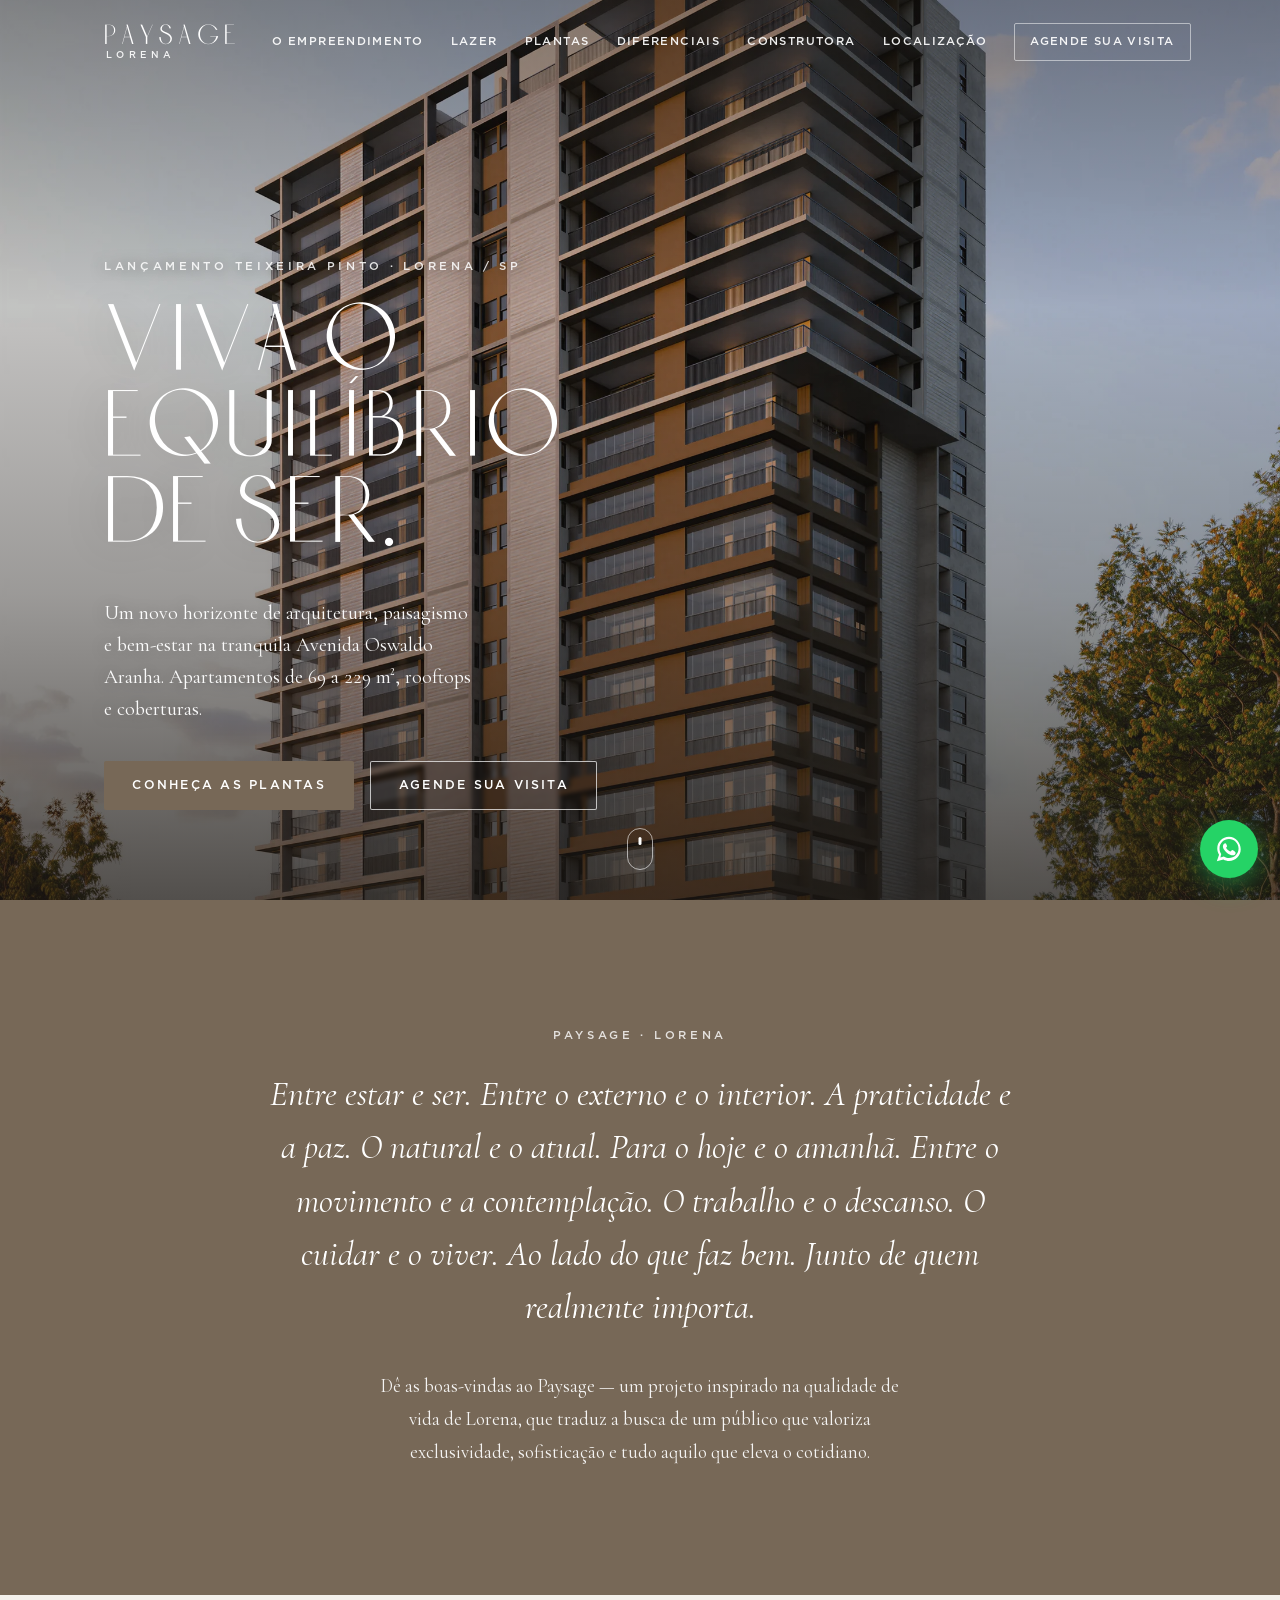
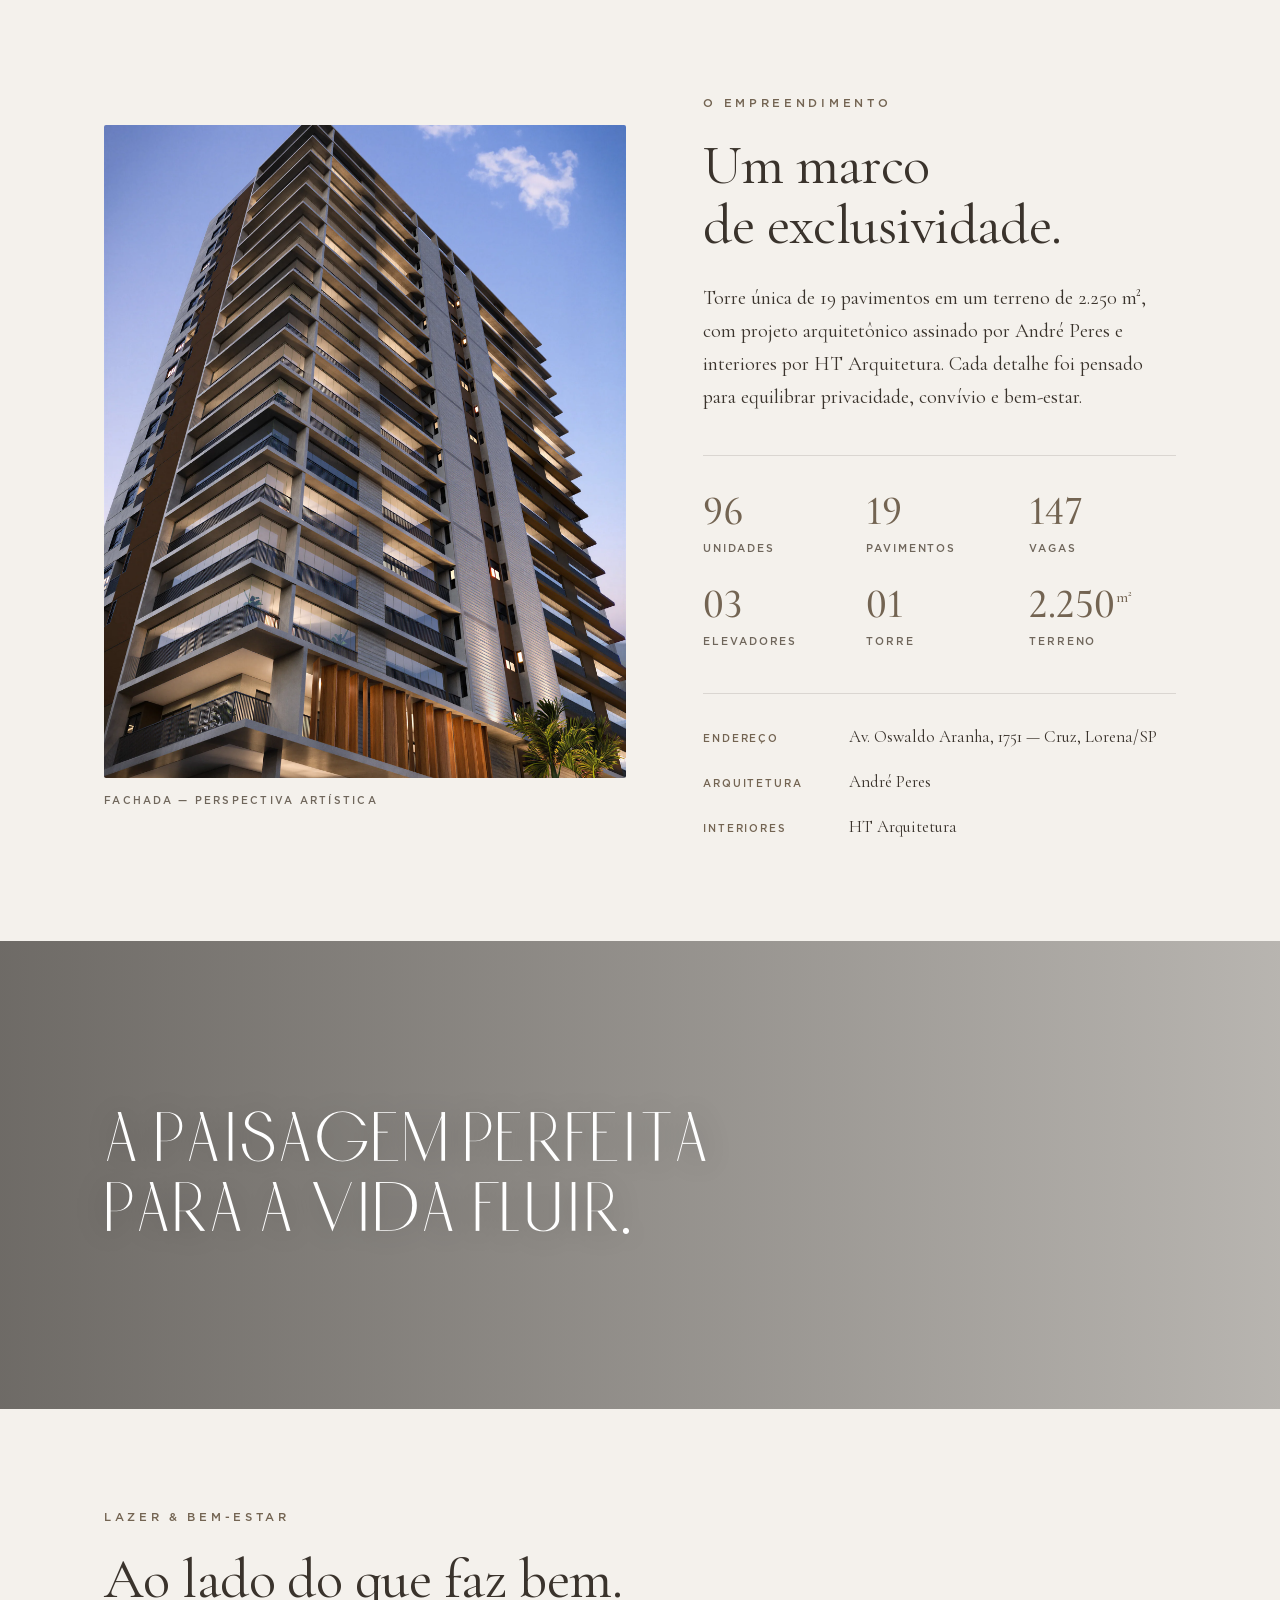
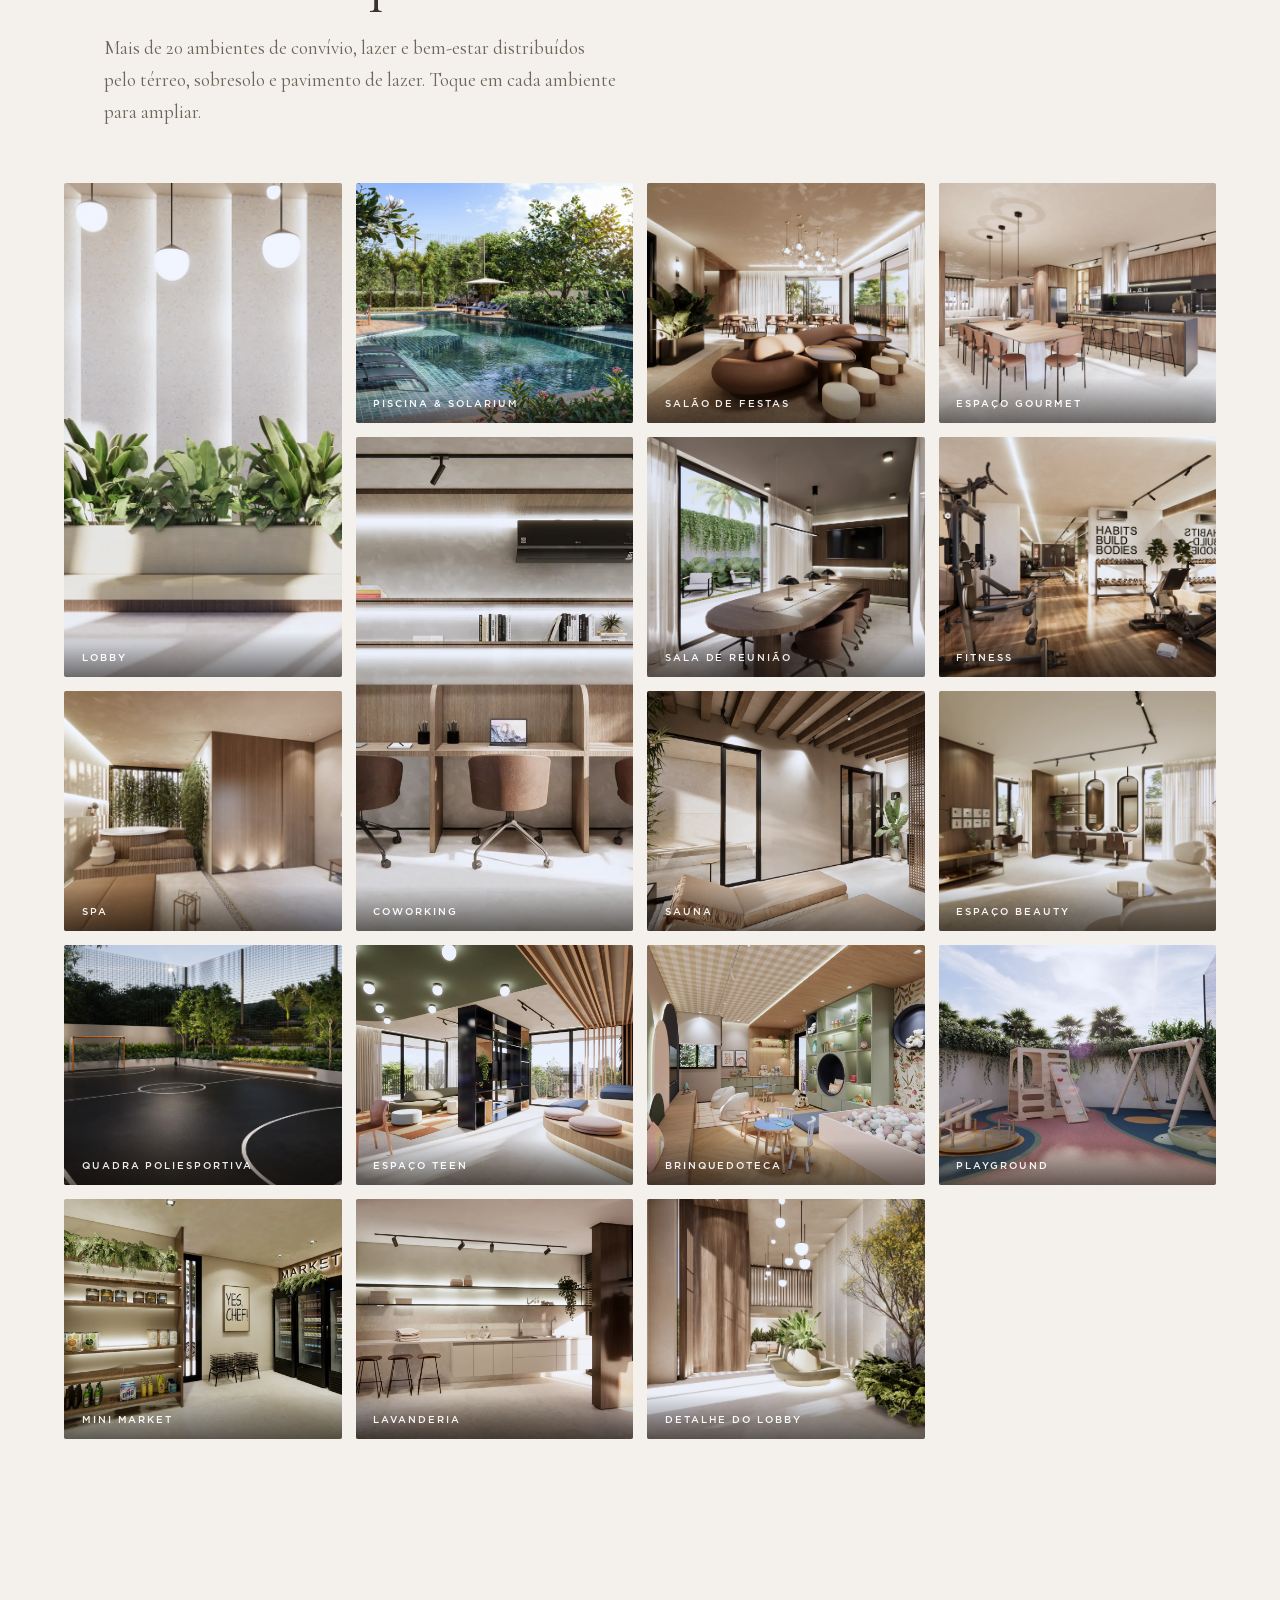
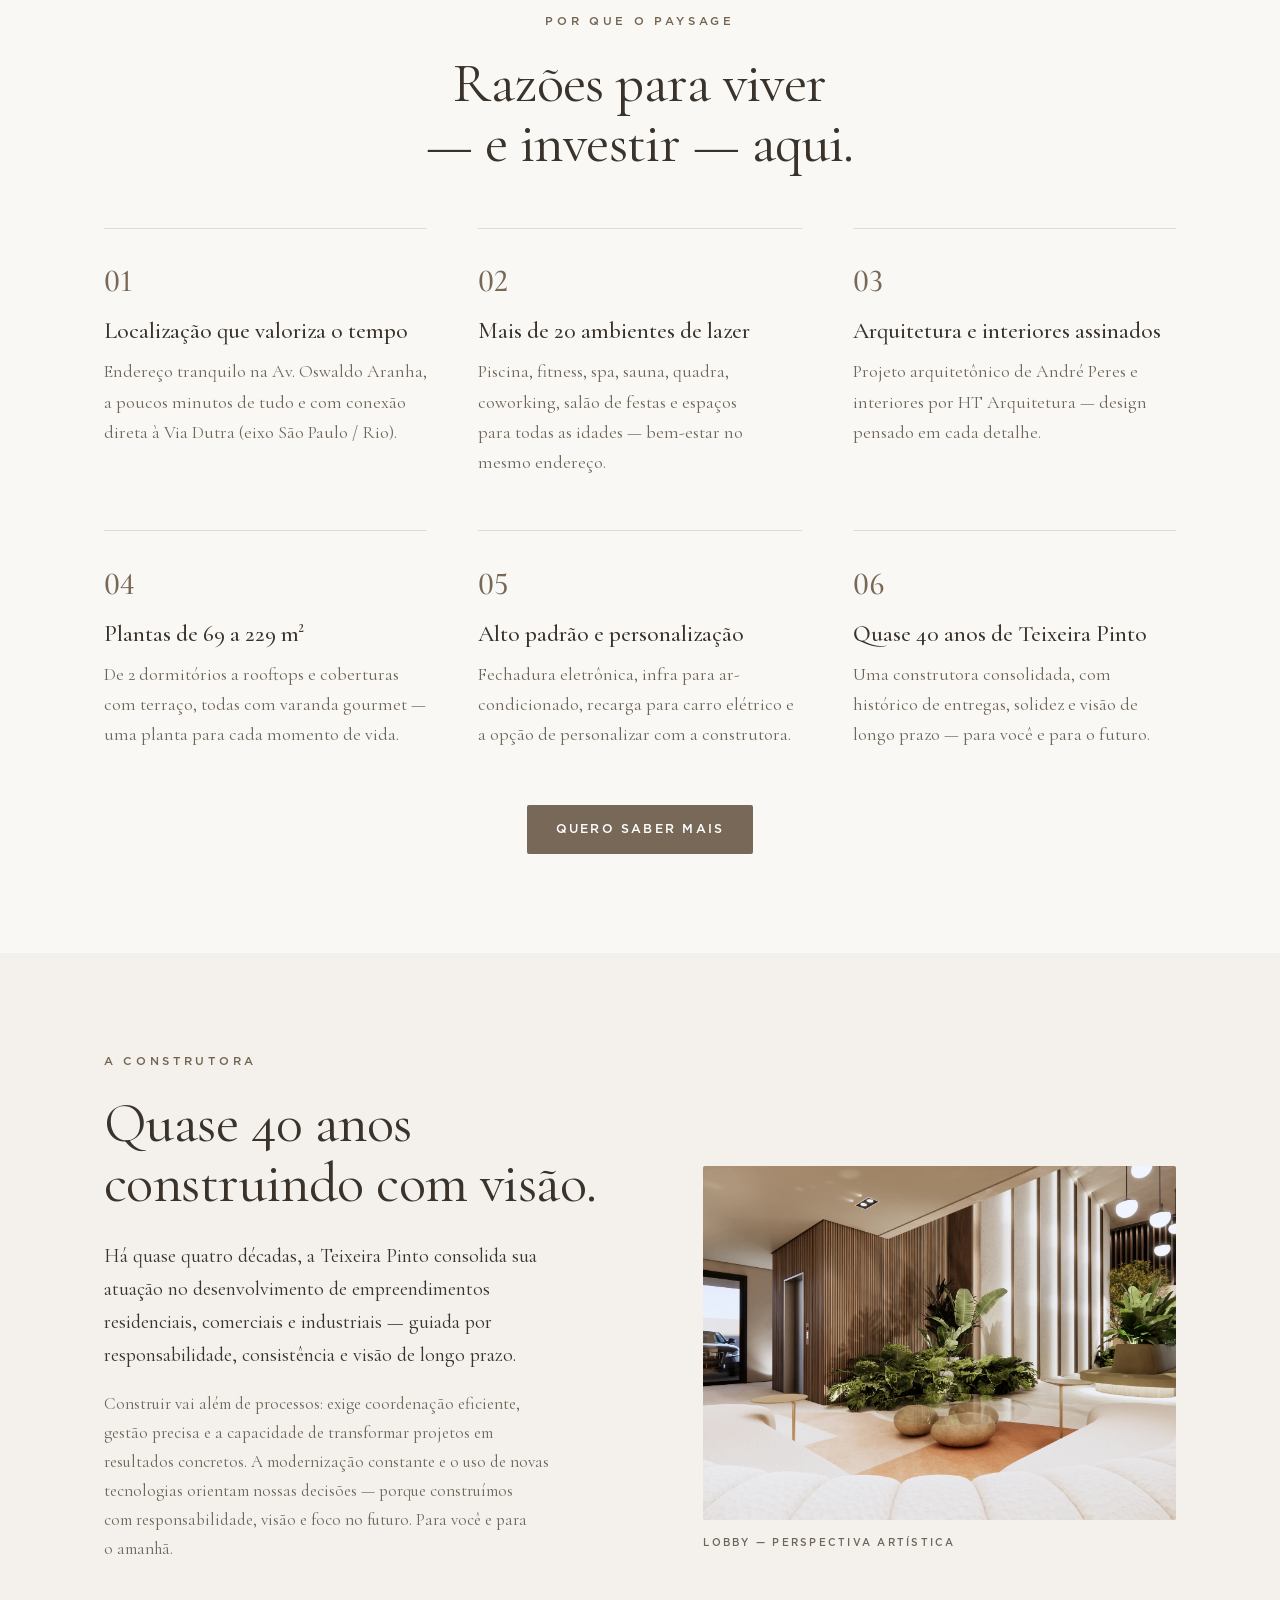
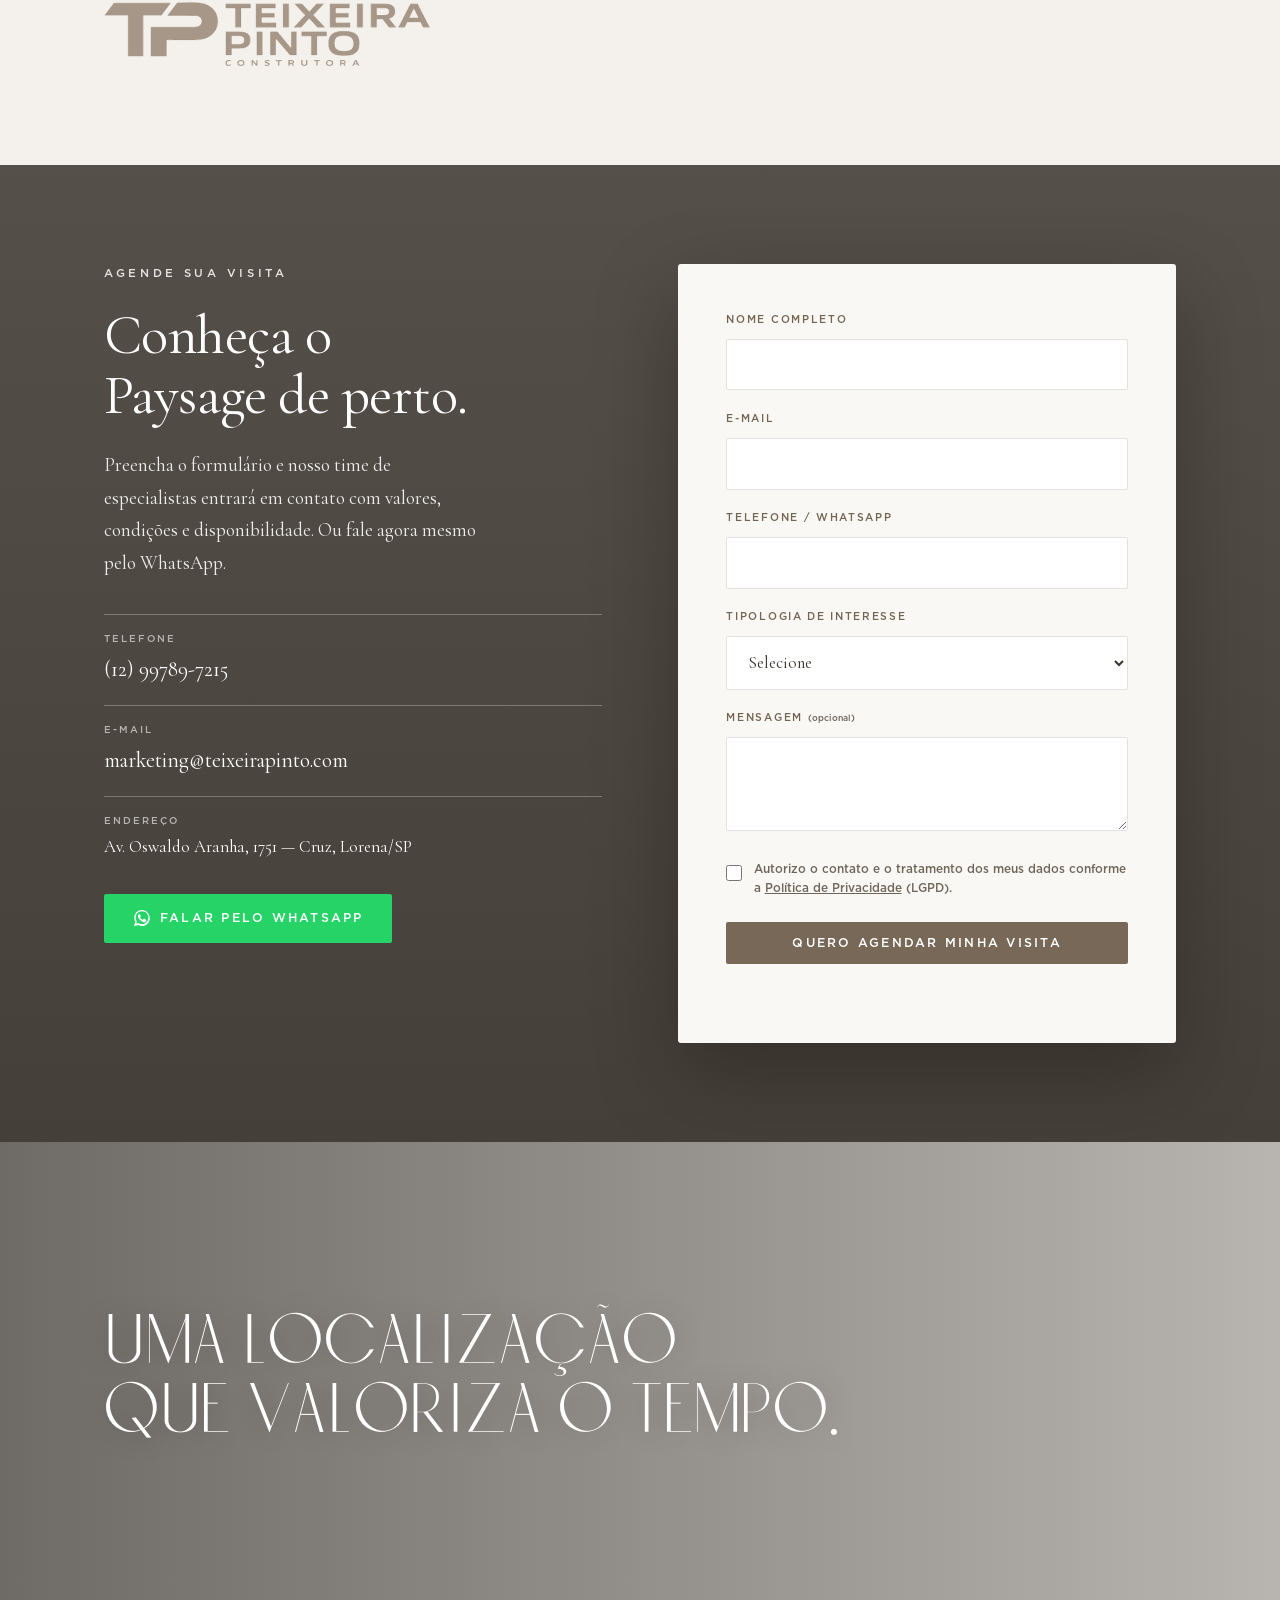
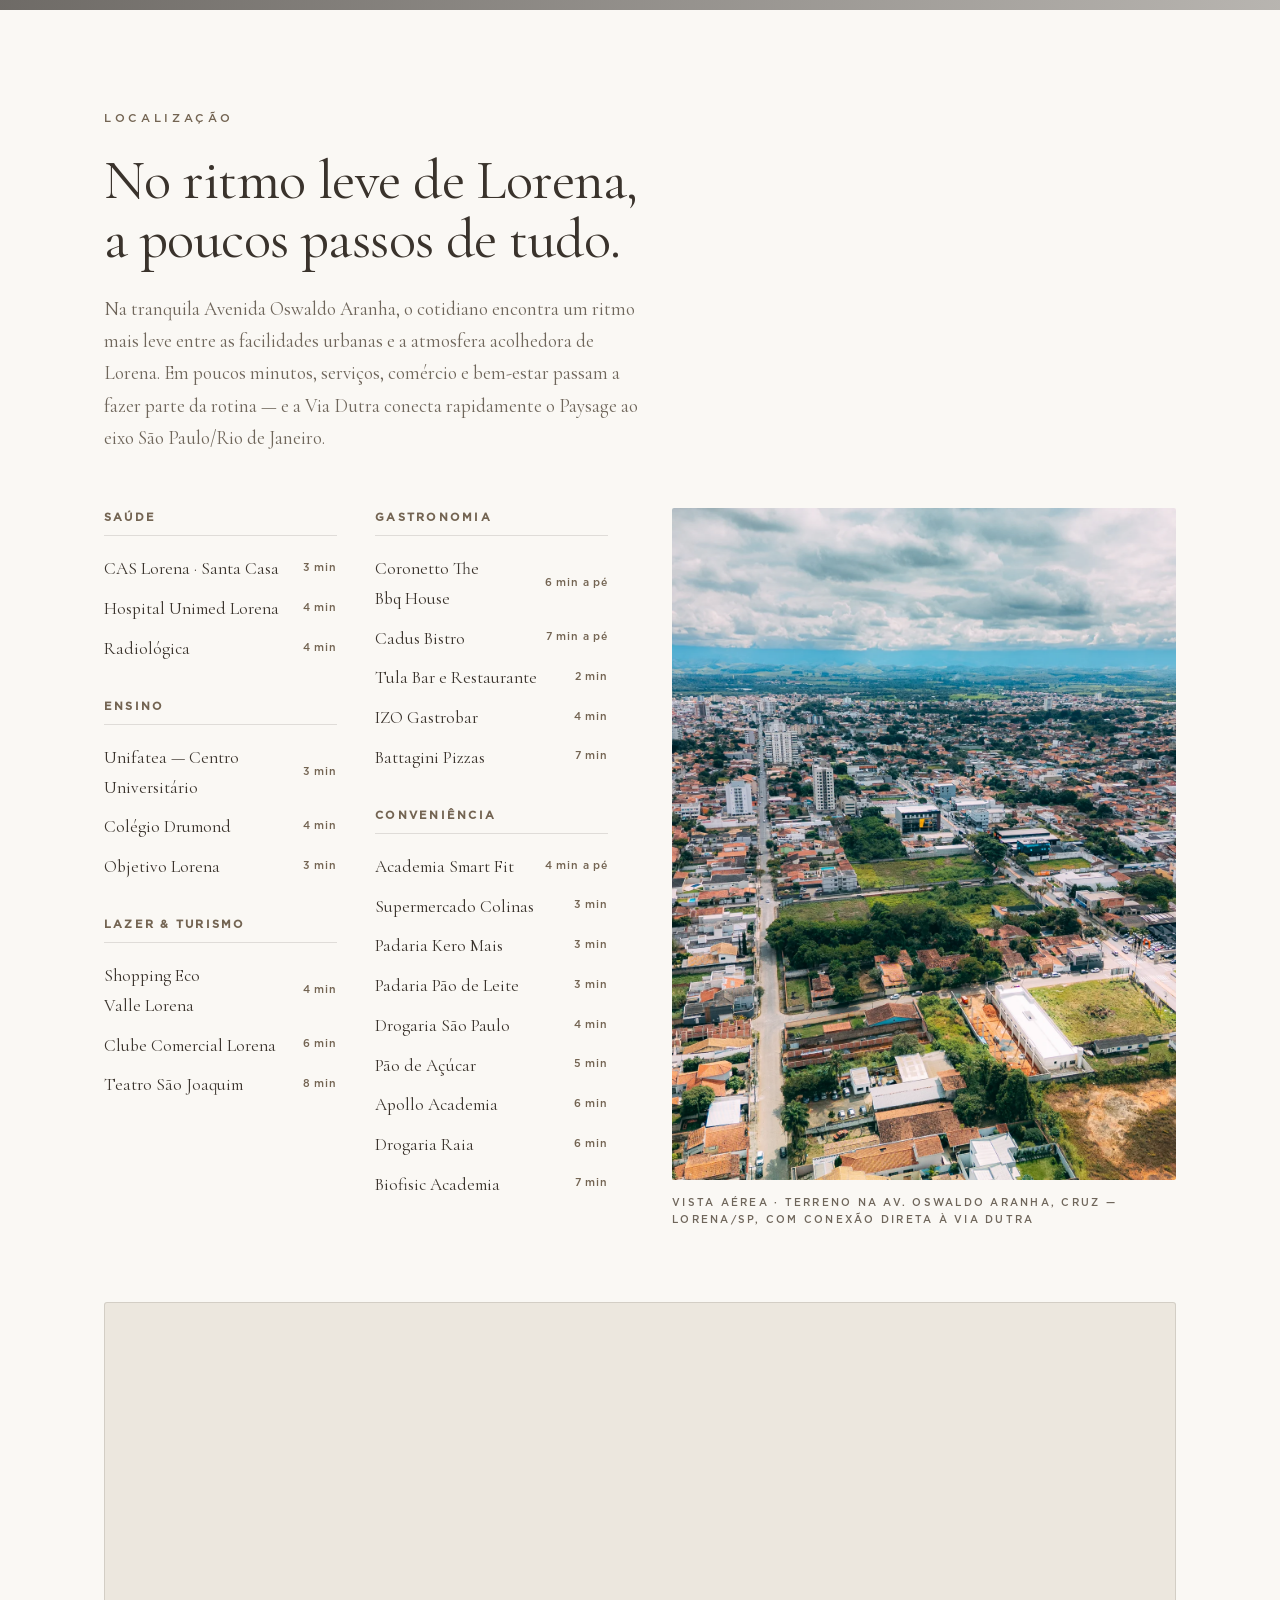
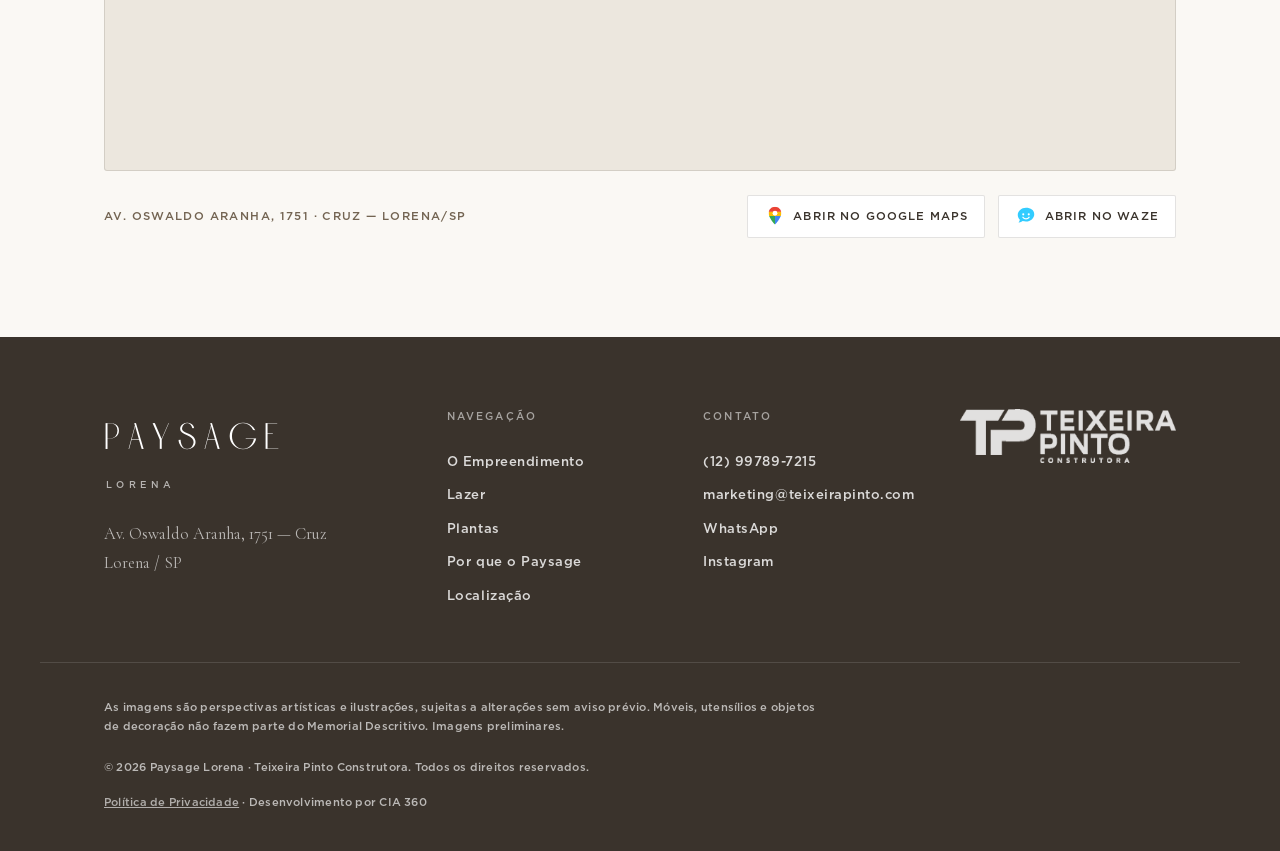
==== commit ed2c9ace: "refactor(layout): move seção de Localização (mapa/pin) para o fim da página Localização passa a ser " ====
--- a/index.html
+++ b/index.html
@@ -80,11 +80,11 @@
 
     <nav class="nav" id="nav" aria-label="Navegação principal">
       <a href="#empreendimento">O Empreendimento</a>
-      <a href="#localizacao">Localização</a>
       <a href="#lazer">Lazer</a>
       <a href="#plantas">Plantas</a>
       <a href="#diferenciais">Diferenciais</a>
       <a href="#construtora">Construtora</a>
+      <a href="#localizacao">Localização</a>
       <a href="#contato" class="nav-cta">Agende sua visita</a>
     </nav>
 
@@ -166,6 +166,467 @@
         <div><dt>Interiores</dt><dd>HT Arquitetura</dd></div>
       </dl>
     </div>
+  </div>
+</section>
+
+<!-- ================= QUOTE BAND 2 (piscina · abre o Lazer) ================= -->
+<section class="band band--piscina reveal">
+  <div class="band-overlay"></div>
+  <div class="container band-inner">
+    <p class="band-quote">A paisagem perfeita<br />para a vida fluir.</p>
+  </div>
+</section>
+
+<!-- ================= LAZER ================= -->
+<section class="section section--light" id="lazer">
+  <div class="container">
+    <header class="section-head reveal">
+      <p class="eyebrow">Lazer &amp; Bem-estar</p>
+      <h2 class="section-title">Ao lado do que faz bem.</h2>
+      <p class="section-intro">
+        Mais de 20 ambientes de convívio, lazer e bem-estar distribuídos pelo térreo,
+        sobresolo e pavimento de lazer. Toque em cada ambiente para ampliar.
+      </p>
+    </header>
+  </div>
+
+  <div class="container-wide">
+    <div class="gallery reveal" id="gallery">
+      <figure class="g-item g-item--tall" data-src="assets/img/lobby-1.webp" data-cap="Lobby">
+        <img src="assets/img/lobby-1.webp" alt="Lobby do Paysage Lorena" loading="lazy" />
+        <figcaption>Lobby</figcaption>
+      </figure>
+      <figure class="g-item" data-src="assets/img/piscina.webp" data-cap="Piscina">
+        <img src="assets/img/piscina.webp" alt="Piscina adulto com deck molhado e solarium" loading="lazy" />
+        <figcaption>Piscina &amp; Solarium</figcaption>
+      </figure>
+      <figure class="g-item" data-src="assets/img/salao-festas.webp" data-cap="Salão de Festas">
+        <img src="assets/img/salao-festas.webp" alt="Salão de festas" loading="lazy" />
+        <figcaption>Salão de Festas</figcaption>
+      </figure>
+      <figure class="g-item" data-src="assets/img/gourmet.webp" data-cap="Espaço Gourmet">
+        <img src="assets/img/gourmet.webp" alt="Espaço gourmet" loading="lazy" />
+        <figcaption>Espaço Gourmet</figcaption>
+      </figure>
+      <figure class="g-item g-item--tall" data-src="assets/img/coworking.webp" data-cap="Coworking">
+        <img src="assets/img/coworking.webp" alt="Coworking" loading="lazy" />
+        <figcaption>Coworking</figcaption>
+      </figure>
+      <figure class="g-item" data-src="assets/img/sala-reuniao.webp" data-cap="Sala de Reunião">
+        <img src="assets/img/sala-reuniao.webp" alt="Sala de reunião" loading="lazy" />
+        <figcaption>Sala de Reunião</figcaption>
+      </figure>
+      <figure class="g-item" data-src="assets/img/fitness.webp" data-cap="Academia">
+        <img src="assets/img/fitness.webp" alt="Academia / Fitness" loading="lazy" />
+        <figcaption>Fitness</figcaption>
+      </figure>
+      <figure class="g-item" data-src="assets/img/spa.webp" data-cap="Spa">
+        <img src="assets/img/spa.webp" alt="Spa" loading="lazy" />
+        <figcaption>Spa</figcaption>
+      </figure>
+      <figure class="g-item" data-src="assets/img/sauna.webp" data-cap="Sauna">
+        <img src="assets/img/sauna.webp" alt="Sauna" loading="lazy" />
+        <figcaption>Sauna</figcaption>
+      </figure>
+      <figure class="g-item" data-src="assets/img/beauty.webp" data-cap="Espaço Beauty">
+        <img src="assets/img/beauty.webp" alt="Espaço beauty" loading="lazy" />
+        <figcaption>Espaço Beauty</figcaption>
+      </figure>
+      <figure class="g-item" data-src="assets/img/quadra.webp" data-cap="Quadra Poliesportiva">
+        <img src="assets/img/quadra.webp" alt="Quadra poliesportiva" loading="lazy" />
+        <figcaption>Quadra Poliesportiva</figcaption>
+      </figure>
+      <figure class="g-item" data-src="assets/img/teen.webp" data-cap="Espaço Teen">
+        <img src="assets/img/teen.webp" alt="Espaço teen" loading="lazy" />
+        <figcaption>Espaço Teen</figcaption>
+      </figure>
+      <figure class="g-item" data-src="assets/img/brinquedoteca.webp" data-cap="Brinquedoteca">
+        <img src="assets/img/brinquedoteca.webp" alt="Brinquedoteca" loading="lazy" />
+        <figcaption>Brinquedoteca</figcaption>
+      </figure>
+      <figure class="g-item" data-src="assets/img/playground.webp" data-cap="Playground">
+        <img src="assets/img/playground.webp" alt="Playground externo" loading="lazy" />
+        <figcaption>Playground</figcaption>
+      </figure>
+      <figure class="g-item" data-src="assets/img/minimarket.webp" data-cap="Mini Market">
+        <img src="assets/img/minimarket.webp" alt="Mini market" loading="lazy" />
+        <figcaption>Mini Market</figcaption>
+      </figure>
+      <figure class="g-item" data-src="assets/img/lavanderia.webp" data-cap="Lavanderia">
+        <img src="assets/img/lavanderia.webp" alt="Lavanderia coletiva" loading="lazy" />
+        <figcaption>Lavanderia</figcaption>
+      </figure>
+      <figure class="g-item" data-src="assets/img/lobby-3.webp" data-cap="Lobby">
+        <img src="assets/img/lobby-3.webp" alt="Detalhe do lobby" loading="lazy" />
+        <figcaption>Detalhe do Lobby</figcaption>
+      </figure>
+    </div>
+  </div>
+
+  <div class="container">
+    <div class="amenities reveal">
+      <h3 class="amenities-title">Todas as áreas comuns</h3>
+
+      <div class="amen-floor">
+        <h4 class="amen-floor-title">Térreo</h4>
+        <ul class="amen-grid">
+          <li><svg viewBox="0 0 32 32" aria-hidden="true"><rect x="4" y="14" width="24" height="8" rx="2"/><path d="M8 14v-2a2 2 0 0 1 2-2h12a2 2 0 0 1 2 2v2M5 22v3M27 22v3"/></svg><span>Lobby</span></li>
+          <li><svg viewBox="0 0 32 32" aria-hidden="true"><path d="M4 5h3l3 14h14l3-9H9"/><circle cx="12" cy="26" r="1.6"/><circle cx="23" cy="26" r="1.6"/></svg><span>Mini market</span></li>
+          <li><svg viewBox="0 0 32 32" aria-hidden="true"><circle cx="8" cy="22" r="5"/><circle cx="24" cy="22" r="5"/><path d="M8 22l5-10h6l4 10M10 12h3M19 12l-6 10"/></svg><span>Bicicletário</span></li>
+          <li><svg viewBox="0 0 32 32" aria-hidden="true"><rect x="6" y="8" width="20" height="13" rx="1.5"/><path d="M3 25h26l-2-4H5z"/></svg><span>Coworking</span></li>
+          <li><svg viewBox="0 0 32 32" aria-hidden="true"><rect x="6" y="6" width="20" height="14" rx="1.5"/><path d="M16 20v4M11 28l5-4 5 4M10 15l3-3 3 2 4-5"/></svg><span>Sala de reunião</span></li>
+        </ul>
+      </div>
+
+      <div class="amen-floor">
+        <h4 class="amen-floor-title">Sobresolo</h4>
+        <ul class="amen-grid">
+          <li><svg viewBox="0 0 32 32" aria-hidden="true"><path d="M9 5l3 8M9 5h6l-3 8M12 13v9M9 22h6"/><path d="M23 5l-3 8M23 5h-6l3 8M20 13v9M17 22h6"/></svg><span>Salão de festas</span></li>
+          <li><svg viewBox="0 0 32 32" aria-hidden="true"><path d="M10 15a4 4 0 0 1-.6-7.9 5 5 0 0 1 9.6-1A4 4 0 0 1 22 15"/><path d="M10 15h12v7a1 1 0 0 1-1 1H11a1 1 0 0 1-1-1z"/></svg><span>Espaço gourmet</span></li>
+        </ul>
+      </div>
+
+      <div class="amen-floor">
+        <h4 class="amen-floor-title">Pavimento de Lazer</h4>
+        <ul class="amen-grid">
+          <li><svg viewBox="0 0 32 32" aria-hidden="true"><rect x="4" y="11" width="24" height="11" rx="5.5"/><path d="M9 14v4M7 16h4"/><circle cx="21" cy="15.5" r="1"/><circle cx="24" cy="18" r="1"/></svg><span>Espaço teen</span></li>
+          <li><svg viewBox="0 0 32 32" aria-hidden="true"><rect x="6" y="16" width="9" height="9"/><rect x="17" y="16" width="9" height="9"/><rect x="11.5" y="7" width="9" height="9"/></svg><span>Brinquedoteca</span></li>
+          <li><svg viewBox="0 0 32 32" aria-hidden="true"><path d="M5 7h22M10 7l2 11M22 7l-2 11"/><rect x="11" y="18" width="10" height="2.6" rx="1"/></svg><span>Playground</span></li>
+          <li><svg viewBox="0 0 32 32" aria-hidden="true"><circle cx="16" cy="16" r="11"/><path d="M16 5v22M5 16h22M8.5 8c3.5 3 3.5 13 0 16M23.5 8c-3.5 3-3.5 13 0 16"/></svg><span>Quadra poliesportiva</span></li>
+          <li><svg viewBox="0 0 32 32" aria-hidden="true"><path d="M5 12v8M9 9v14M23 9v14M27 12v8M9 16h14"/></svg><span>Academia</span></li>
+          <li><svg viewBox="0 0 32 32" aria-hidden="true"><path d="M7 23a5 5 0 0 1 5-5h8a5 5 0 0 1 5 5"/><ellipse cx="16" cy="23" rx="11" ry="2.4"/><path d="M12 11c0 1.6-1.5 2.1-1.5 3.6M16 9c0 1.6-1.5 2.1-1.5 3.6M20 11c0 1.6-1.5 2.1-1.5 3.6"/></svg><span>Sauna</span></li>
+          <li><svg viewBox="0 0 32 32" aria-hidden="true"><path d="M16 25c-6 0-10-3-10-3s3-5 7-4M16 25c6 0 10-3 10-3s-3-5-7-4M16 25c0-5-2-9-2-9s-2 2-2 5M16 25c0-5 2-9 2-9s2 2 2 5M16 25V13"/></svg><span>Sala de massagem</span></li>
+          <li><svg viewBox="0 0 32 32" aria-hidden="true"><circle cx="14" cy="12" r="7"/><circle cx="14" cy="12" r="3.4"/><path d="M14 19v8M11 27h6"/></svg><span>Espaço beauty</span></li>
+          <li><svg viewBox="0 0 32 32" aria-hidden="true"><path d="M16 5s7 8 7 13a7 7 0 0 1-14 0c0-5 7-13 7-13z"/><path d="M12.5 18a3.5 3.5 0 0 0 3.5 3.5"/></svg><span>Spa</span></li>
+          <li><svg viewBox="0 0 32 32" aria-hidden="true"><circle cx="16" cy="16" r="6"/><circle cx="16" cy="16" r="2.4"/><path d="M16 7v3M16 22v3M7 16h3M22 16h3"/></svg><span>Piscina infantil</span></li>
+          <li><svg viewBox="0 0 32 32" aria-hidden="true"><path d="M11 21V8a2.5 2.5 0 0 1 5 0M19 21V8a2.5 2.5 0 0 1 5 0M11 13h5M19 13h5"/><path d="M4 25c2 0 2-1.5 4-1.5s2 1.5 4 1.5 2-1.5 4-1.5 2 1.5 4 1.5 2-1.5 4-1.5 2 1.5 4 1.5"/></svg><span>Piscina adulto</span></li>
+          <li><svg viewBox="0 0 32 32" aria-hidden="true"><rect x="5" y="9" width="22" height="13" rx="1"/><path d="M5 13.3h22M5 17.6h22M12 9v13M19 9v13"/></svg><span>Deck molhado</span></li>
+          <li><svg viewBox="0 0 32 32" aria-hidden="true"><circle cx="16" cy="16" r="6"/><path d="M16 4v3M16 25v3M4 16h3M25 16h3M7.5 7.5l2 2M22.5 7.5l-2 2M7.5 24.5l2-2M22.5 24.5l-2-2"/></svg><span>Solarium</span></li>
+          <li><svg viewBox="0 0 32 32" aria-hidden="true"><rect x="7" y="5" width="18" height="22" rx="2"/><circle cx="16" cy="17" r="6"/><circle cx="16" cy="17" r="2.4"/><path d="M11 9h.5M14 9h.5"/></svg><span>Lavanderia</span></li>
+          <li><svg viewBox="0 0 32 32" aria-hidden="true"><path d="M16 4l11 6v12l-11 6-5-2.7"/><path d="M16 4 5 10v12l6 3.3M5 10l11 6 11-6M16 16v8"/></svg><span>Espaço delivery</span></li>
+          <li><svg viewBox="0 0 32 32" aria-hidden="true"><path d="M5 21v-3l2-5a2 2 0 0 1 1.9-1.3h8.2a2 2 0 0 1 1.9 1.3l1.5 4"/><path d="M5 21h15v2.6H5z"/><circle cx="9" cy="23.6" r="1.5"/><circle cx="17" cy="23.6" r="1.5"/><path d="M26 9l-3 5h2.6l-3 5"/></svg><span>Vaga carro elétrico</span></li>
+        </ul>
+      </div>
+    </div>
+  </div>
+</section>
+
+<!-- ================= QUOTE BAND 3 ================= -->
+<section class="band band--living reveal">
+  <div class="band-overlay"></div>
+  <div class="container band-inner">
+    <p class="band-quote">Apartamentos acima<br />das expectativas.</p>
+  </div>
+</section>
+
+<!-- ================= PLANTAS ================= -->
+<section class="section section--cream" id="plantas">
+  <div class="container">
+    <header class="section-head reveal">
+      <p class="eyebrow">Plantas &amp; Tipologias</p>
+      <h2 class="section-title">Encontre o seu espaço.</h2>
+      <p class="section-intro">
+        De 2 dormitórios a coberturas com terraço, todas com varanda gourmet. Selecione uma
+        tipologia para ver a planta e os detalhes.
+      </p>
+    </header>
+
+    <div class="tabs reveal" role="tablist" aria-label="Tipologias de apartamentos">
+      <button class="tab is-active" role="tab" id="tab-t69" aria-controls="t69" aria-selected="true" tabindex="0" data-tab="t69">69 m²</button>
+      <button class="tab" role="tab" id="tab-t79" aria-controls="t79" aria-selected="false" tabindex="-1" data-tab="t79">79 m²</button>
+      <button class="tab" role="tab" id="tab-t114" aria-controls="t114" aria-selected="false" tabindex="-1" data-tab="t114">114 m²</button>
+      <button class="tab" role="tab" id="tab-t128" aria-controls="t128" aria-selected="false" tabindex="-1" data-tab="t128">128 m²</button>
+      <button class="tab" role="tab" id="tab-t137" aria-controls="t137" aria-selected="false" tabindex="-1" data-tab="t137">137 m²</button>
+      <button class="tab" role="tab" id="tab-trt" aria-controls="trt" aria-selected="false" tabindex="-1" data-tab="trt">Rooftop</button>
+      <button class="tab" role="tab" id="tab-tcob" aria-controls="tcob" aria-selected="false" tabindex="-1" data-tab="tcob">Cobertura</button>
+    </div>
+
+    <div class="tab-panels reveal">
+      <!-- 69 -->
+      <article class="panel is-active" id="t69" role="tabpanel" aria-labelledby="tab-t69" tabindex="0">
+        <div class="panel-plan"><img src="assets/img/planta-69.webp" alt="Planta do apartamento de 69 m²" loading="lazy" /></div>
+        <div class="panel-info">
+          <p class="panel-area">69 m²</p>
+          <ul class="panel-feats">
+            <li>2 dormitórios <em>(1 suíte)</em></li>
+            <li>1 vaga</li>
+            <li>Varanda gourmet integrada</li>
+            <li>Tipo · 3º ao 17º pavimento</li>
+          </ul>
+          <a class="btn btn--solid btn--sm" href="#contato" data-interest="Apartamento de 69 m²">Tenho interesse</a>
+          <figure class="panel-render"><img src="assets/img/apto-69.webp" alt="Living do apartamento de 69 m²" loading="lazy" /><figcaption>Living — perspectiva artística</figcaption></figure>
+        </div>
+      </article>
+      <!-- 79 -->
+      <article class="panel" id="t79" role="tabpanel" aria-labelledby="tab-t79" tabindex="0" hidden>
+        <div class="panel-plan"><img src="assets/img/planta-79.webp" alt="Planta do apartamento de 79 m²" loading="lazy" /></div>
+        <div class="panel-info">
+          <p class="panel-area">79 m²</p>
+          <ul class="panel-feats">
+            <li>2 suítes</li>
+            <li>1 vaga</li>
+            <li>Varanda gourmet integrada</li>
+            <li>Tipo · 3º ao 18º pavimento</li>
+          </ul>
+          <a class="btn btn--solid btn--sm" href="#contato" data-interest="Apartamento de 79 m²">Tenho interesse</a>
+          <figure class="panel-render"><img src="assets/img/apto-79.webp" alt="Living do apartamento de 79 m²" loading="lazy" /><figcaption>Living — perspectiva artística</figcaption></figure>
+        </div>
+      </article>
+      <!-- 114 -->
+      <article class="panel" id="t114" role="tabpanel" aria-labelledby="tab-t114" tabindex="0" hidden>
+        <div class="panel-plan"><img src="assets/img/planta-114.webp" alt="Planta do apartamento de 114 m²" loading="lazy" /></div>
+        <div class="panel-info">
+          <p class="panel-area">114 m²</p>
+          <ul class="panel-feats">
+            <li>3 suítes</li>
+            <li>2 vagas</li>
+            <li>Varanda gourmet integrada</li>
+            <li>Tipo · 3º ao 13º pavimento</li>
+          </ul>
+          <a class="btn btn--solid btn--sm" href="#contato" data-interest="Apartamento de 114 m²">Tenho interesse</a>
+          <figure class="panel-render"><img src="assets/img/apto-114.webp" alt="Living do apartamento de 114 m²" loading="lazy" /><figcaption>Living — perspectiva artística</figcaption></figure>
+        </div>
+      </article>
+      <!-- 128 -->
+      <article class="panel" id="t128" role="tabpanel" aria-labelledby="tab-t128" tabindex="0" hidden>
+        <div class="panel-plan"><img src="assets/img/planta-128.webp" alt="Planta do apartamento de 128 m²" loading="lazy" /></div>
+        <div class="panel-info">
+          <p class="panel-area">128 m²</p>
+          <ul class="panel-feats">
+            <li>3 suítes</li>
+            <li>2 vagas</li>
+            <li>Varanda gourmet integrada</li>
+            <li>Tipo · 3º ao 17º pavimento</li>
+          </ul>
+          <a class="btn btn--solid btn--sm" href="#contato" data-interest="Apartamento de 128 m²">Tenho interesse</a>
+          <figure class="panel-render"><img src="assets/img/apto-128.webp" alt="Living do apartamento de 128 m²" loading="lazy" /><figcaption>Living — perspectiva artística</figcaption></figure>
+        </div>
+      </article>
+      <!-- 137 -->
+      <article class="panel" id="t137" role="tabpanel" aria-labelledby="tab-t137" tabindex="0" hidden>
+        <div class="panel-plan"><img src="assets/img/planta-137.webp" alt="Planta do apartamento de 137 m²" loading="lazy" /></div>
+        <div class="panel-info">
+          <p class="panel-area">137 m²</p>
+          <ul class="panel-feats">
+            <li>3 suítes</li>
+            <li>2 vagas</li>
+            <li>Varanda gourmet integrada</li>
+            <li>Tipo · 13º ao 17º pavimento</li>
+          </ul>
+          <a class="btn btn--solid btn--sm" href="#contato" data-interest="Apartamento de 137 m²">Tenho interesse</a>
+          <figure class="panel-render"><img src="assets/img/apto-137.webp" alt="Living do apartamento de 137 m²" loading="lazy" /><figcaption>Living — perspectiva artística</figcaption></figure>
+        </div>
+      </article>
+      <!-- Rooftop -->
+      <article class="panel" id="trt" role="tabpanel" aria-labelledby="tab-trt" tabindex="0" hidden>
+        <div class="panel-plan"><img src="assets/img/planta-rooftop.webp" alt="Planta da unidade rooftop" loading="lazy" /></div>
+        <div class="panel-info">
+          <p class="panel-area">190 e 199 m²</p>
+          <span class="panel-tag">Rooftop</span>
+          <ul class="panel-feats">
+            <li>3 suítes</li>
+            <li>2 vagas</li>
+            <li>Varanda gourmet + terraço</li>
+            <li>Tipo · 18º pavimento</li>
+          </ul>
+          <a class="btn btn--solid btn--sm" href="#contato" data-interest="Unidade Rooftop (190/199 m²)">Tenho interesse</a>
+          <figure class="panel-render"><img src="assets/img/terraco.webp" alt="Terraço da unidade rooftop" loading="lazy" /><figcaption>Terraço — perspectiva artística</figcaption></figure>
+        </div>
+      </article>
+      <!-- Cobertura -->
+      <article class="panel" id="tcob" role="tabpanel" aria-labelledby="tab-tcob" tabindex="0" hidden>
+        <div class="panel-plan"><img src="assets/img/planta-cobertura.webp" alt="Planta da cobertura" loading="lazy" /></div>
+        <div class="panel-info">
+          <p class="panel-area">220 e 229 m²</p>
+          <span class="panel-tag">Cobertura</span>
+          <ul class="panel-feats">
+            <li>3 suítes</li>
+            <li>2 vagas</li>
+            <li>Varanda gourmet + terraço</li>
+            <li>Tipo · 19º pavimento</li>
+          </ul>
+          <a class="btn btn--solid btn--sm" href="#contato" data-interest="Cobertura (220/229 m²)">Tenho interesse</a>
+          <figure class="panel-render"><img src="assets/img/apto-cobertura.webp" alt="Living da cobertura" loading="lazy" /><figcaption>Living — perspectiva artística</figcaption></figure>
+        </div>
+      </article>
+    </div>
+    <p class="plan-note reveal">Metragens, plantas e configurações são aproximadas e podem sofrer alterações conforme o
+      Memorial Descritivo registrado. Imagens meramente ilustrativas — perspectivas artísticas sujeitas a alteração sem aviso prévio.</p>
+  </div>
+</section>
+
+<!-- ================= DIFERENCIAIS / FACILITES ================= -->
+<section class="section facilites" id="diferenciais">
+  <div class="container">
+    <header class="section-head section-head--center reveal">
+      <p class="eyebrow eyebrow--light">Facilites</p>
+      <h2 class="section-title section-title--light">Detalhes que elevam o morar.</h2>
+    </header>
+    <ul class="facilite-grid reveal">
+      <li>
+        <svg viewBox="0 0 48 48" aria-hidden="true"><circle cx="19" cy="20" r="9"/><path d="M19 20h22M37 20v6M30 20v4"/><circle cx="19" cy="20" r="2.5"/></svg>
+        <span>Fechadura<br />eletrônica</span>
+      </li>
+      <li>
+        <svg viewBox="0 0 48 48" aria-hidden="true"><rect x="8" y="16" width="32" height="11" rx="3"/><path d="M14 32v3M21 32v4M28 32v3M35 32v4"/></svg>
+        <span>Infra para<br />ar&#8209;condicionado</span>
+      </li>
+      <li>
+        <svg viewBox="0 0 48 48" aria-hidden="true"><rect x="12" y="10" width="24" height="28" rx="1.5"/><path d="M12 17h24M12 24h24M12 31h24"/></svg>
+        <span>Esquadrias<br />com blackout</span>
+      </li>
+      <li>
+        <svg viewBox="0 0 48 48" aria-hidden="true"><rect x="14" y="9" width="16" height="30" rx="2"/><path d="M30 16h4a3 3 0 0 1 3 3v6a3 3 0 0 0 3 3"/><path d="M22 16l-4 8h6l-4 8"/></svg>
+        <span>Recarga para<br />carro elétrico</span>
+      </li>
+      <li>
+        <svg viewBox="0 0 48 48" aria-hidden="true"><circle cx="24" cy="27" r="11"/><path d="M19 27h10M20 12c0 3-2 3-2 5M28 12c0 3-2 3-2 5M24 11c0 3-2 3-2 5"/></svg>
+        <span>Ponto de churrasqueira a gás</span>
+      </li>
+      <li>
+        <svg viewBox="0 0 48 48" aria-hidden="true"><rect x="11" y="11" width="26" height="26" rx="1.5"/><path d="M11 24h26M24 11v26"/></svg>
+        <span>Fechamento<br />de terraço</span>
+      </li>
+      <li>
+        <svg viewBox="0 0 48 48" aria-hidden="true"><path d="M12 36V14l12-4 12 4v22"/><path d="M28 22l8-6M30 30l6-4"/><path d="M18 36v-8h8v8"/></svg>
+        <span>Personalize<br />da construtora</span>
+      </li>
+    </ul>
+  </div>
+</section>
+
+<!-- ================= POR QUE O PAYSAGE ================= -->
+<section class="section section--cream" id="motivos">
+  <div class="container">
+    <header class="section-head section-head--center reveal">
+      <p class="eyebrow">Por que o Paysage</p>
+      <h2 class="section-title">Razões para viver — e investir — aqui.</h2>
+    </header>
+    <ol class="reasons reveal">
+      <li>
+        <span class="reason-num">01</span>
+        <h3>Localização que valoriza o tempo</h3>
+        <p>Endereço tranquilo na Av. Oswaldo Aranha, a poucos minutos de tudo e com conexão direta à Via Dutra (eixo São Paulo / Rio).</p>
+      </li>
+      <li>
+        <span class="reason-num">02</span>
+        <h3>Mais de 20 ambientes de lazer</h3>
+        <p>Piscina, fitness, spa, sauna, quadra, coworking, salão de festas e espaços para todas as idades — bem-estar no mesmo endereço.</p>
+      </li>
+      <li>
+        <span class="reason-num">03</span>
+        <h3>Arquitetura e interiores assinados</h3>
+        <p>Projeto arquitetônico de André Peres e interiores por HT Arquitetura — design pensado em cada detalhe.</p>
+      </li>
+      <li>
+        <span class="reason-num">04</span>
+        <h3>Plantas de 69 a 229 m²</h3>
+        <p>De 2 dormitórios a rooftops e coberturas com terraço, todas com varanda gourmet — uma planta para cada momento de vida.</p>
+      </li>
+      <li>
+        <span class="reason-num">05</span>
+        <h3>Alto padrão e personalização</h3>
+        <p>Fechadura eletrônica, infra para ar-condicionado, recarga para carro elétrico e a opção de personalizar com a construtora.</p>
+      </li>
+      <li>
+        <span class="reason-num">06</span>
+        <h3>Quase 40 anos de Teixeira Pinto</h3>
+        <p>Uma construtora consolidada, com histórico de entregas, solidez e visão de longo prazo — para você e para o futuro.</p>
+      </li>
+    </ol>
+    <div class="reasons-cta reveal">
+      <a href="#contato" class="btn btn--solid">Quero saber mais</a>
+    </div>
+  </div>
+</section>
+
+<!-- ================= CONSTRUTORA ================= -->
+<section class="section section--light" id="construtora">
+  <div class="container split split--reverse">
+    <div class="split-text reveal">
+      <p class="eyebrow">A Construtora</p>
+      <h2 class="section-title">Quase 40 anos construindo com visão.</h2>
+      <p class="lead-text">
+        Há quase quatro décadas, a Teixeira Pinto consolida sua atuação no desenvolvimento de
+        empreendimentos residenciais, comerciais e industriais — guiada por responsabilidade,
+        consistência e visão de longo prazo.
+      </p>
+      <p class="body-text">
+        Construir vai além de processos: exige coordenação eficiente, gestão precisa e a
+        capacidade de transformar projetos em resultados concretos. A modernização constante e
+        o uso de novas tecnologias orientam nossas decisões — porque construímos com
+        responsabilidade, visão e foco no futuro. Para você e para o amanhã.
+      </p>
+      <img class="constru-logo" src="assets/img/logo-teixeira-pinto.png" alt="Teixeira Pinto Construtora" loading="lazy" />
+    </div>
+    <div class="split-media reveal">
+      <img src="assets/img/lobby-2.webp" alt="Ambiente assinado pela Teixeira Pinto" loading="lazy" />
+      <span class="media-caption">Lobby — perspectiva artística</span>
+    </div>
+  </div>
+</section>
+
+<!-- ================= CONTATO ================= -->
+<section class="section contato" id="contato">
+  <div class="contato-bg"></div>
+  <div class="container contato-inner">
+    <div class="contato-text reveal">
+      <p class="eyebrow eyebrow--light">Agende sua visita</p>
+      <h2 class="section-title section-title--light">Conheça o Paysage de perto.</h2>
+      <p class="contato-lead">
+        Preencha o formulário e nosso time de especialistas entrará em contato com valores,
+        condições e disponibilidade. Ou fale agora mesmo pelo WhatsApp.
+      </p>
+      <ul class="contato-list">
+        <li><span>Telefone</span><a href="tel:+5512997897215">(12) 99789-7215</a></li>
+        <li><span>E-mail</span><a href="mailto:marketing@teixeirapinto.com">marketing@teixeirapinto.com</a></li>
+        <li><span>Endereço</span>Av. Oswaldo Aranha, 1751 — Cruz, Lorena/SP</li>
+      </ul>
+      <a class="btn btn--whats" href="https://wa.me/5512997897215?text=Ol%C3%A1!%20Tenho%20interesse%20no%20Paysage%20Lorena." target="_blank" rel="noopener">
+        <svg viewBox="0 0 32 32" aria-hidden="true"><path d="M16 3C9 3 3.5 8.5 3.5 15.5c0 2.4.7 4.7 1.9 6.7L3 29l7-1.8c1.9 1 4 1.6 6 1.6 7 0 12.5-5.5 12.5-12.5S23 3 16 3zm0 22.7c-1.8 0-3.6-.5-5.1-1.4l-.4-.2-3.7.9.9-3.6-.2-.4c-1-1.6-1.6-3.5-1.6-5.5C5.8 9.8 10.4 5.3 16 5.3s10.2 4.5 10.2 10.2S21.6 25.7 16 25.7zm5.7-7.6c-.3-.2-1.8-.9-2.1-1-.3-.1-.5-.2-.7.2s-.8 1-1 1.2c-.2.2-.4.2-.7.1-1.8-.9-3-1.6-4.2-3.6-.3-.5.3-.5.9-1.6.1-.2 0-.4 0-.6s-.7-1.7-1-2.3c-.3-.6-.5-.5-.7-.5h-.6c-.2 0-.6.1-.9.4-.3.4-1.2 1.2-1.2 2.8s1.2 3.3 1.4 3.5c.2.2 2.4 3.7 5.8 5.1 2.2.9 3 1 4 .9.6-.1 1.8-.8 2.1-1.5.3-.7.3-1.4.2-1.5-.1-.2-.3-.2-.6-.4z"/></svg>
+        Falar pelo WhatsApp
+      </a>
+    </div>
+
+    <form class="contato-form reveal" id="leadForm" novalidate>
+      <div class="field">
+        <label for="nome">Nome completo</label>
+        <input type="text" id="nome" name="nome" autocomplete="name" required />
+      </div>
+      <div class="field">
+        <label for="email">E-mail</label>
+        <input type="email" id="email" name="email" autocomplete="email" required />
+      </div>
+      <div class="field">
+        <label for="telefone">Telefone / WhatsApp</label>
+        <input type="tel" id="telefone" name="telefone" autocomplete="tel" inputmode="tel" required />
+      </div>
+      <div class="field">
+        <label for="interesse">Tipologia de interesse</label>
+        <select id="interesse" name="interesse">
+          <option value="">Selecione</option>
+          <option>Apartamento de 69 m²</option>
+          <option>Apartamento de 79 m²</option>
+          <option>Apartamento de 114 m²</option>
+          <option>Apartamento de 128 m²</option>
+          <option>Apartamento de 137 m²</option>
+          <option>Unidade Rooftop (190/199 m²)</option>
+          <option>Cobertura (220/229 m²)</option>
+          <option>Ainda não sei</option>
+        </select>
+      </div>
+      <div class="field">
+        <label for="mensagem">Mensagem <small>(opcional)</small></label>
+        <textarea id="mensagem" name="mensagem" rows="3"></textarea>
+      </div>
+      <label class="consent">
+        <input type="checkbox" id="consent" required />
+        <span>Autorizo o contato e o tratamento dos meus dados conforme a
+          <a href="privacidade.html" class="priv-link" target="_blank" rel="noopener">Política de Privacidade</a> (LGPD).</span>
+      </label>
+      <button type="submit" class="btn btn--solid btn--block">Quero agendar minha visita</button>
+      <p class="form-note" id="formNote" role="status" aria-live="polite"></p>
+    </form>
   </div>
 </section>
 
@@ -281,467 +742,6 @@
   </div>
 </section>
 
-<!-- ================= QUOTE BAND 2 (piscina · abre o Lazer) ================= -->
-<section class="band band--piscina reveal">
-  <div class="band-overlay"></div>
-  <div class="container band-inner">
-    <p class="band-quote">A paisagem perfeita<br />para a vida fluir.</p>
-  </div>
-</section>
-
-<!-- ================= LAZER ================= -->
-<section class="section section--light" id="lazer">
-  <div class="container">
-    <header class="section-head reveal">
-      <p class="eyebrow">Lazer &amp; Bem-estar</p>
-      <h2 class="section-title">Ao lado do que faz bem.</h2>
-      <p class="section-intro">
-        Mais de 20 ambientes de convívio, lazer e bem-estar distribuídos pelo térreo,
-        sobresolo e pavimento de lazer. Toque em cada ambiente para ampliar.
-      </p>
-    </header>
-  </div>
-
-  <div class="container-wide">
-    <div class="gallery reveal" id="gallery">
-      <figure class="g-item g-item--tall" data-src="assets/img/lobby-1.webp" data-cap="Lobby">
-        <img src="assets/img/lobby-1.webp" alt="Lobby do Paysage Lorena" loading="lazy" />
-        <figcaption>Lobby</figcaption>
-      </figure>
-      <figure class="g-item" data-src="assets/img/piscina.webp" data-cap="Piscina">
-        <img src="assets/img/piscina.webp" alt="Piscina adulto com deck molhado e solarium" loading="lazy" />
-        <figcaption>Piscina &amp; Solarium</figcaption>
-      </figure>
-      <figure class="g-item" data-src="assets/img/salao-festas.webp" data-cap="Salão de Festas">
-        <img src="assets/img/salao-festas.webp" alt="Salão de festas" loading="lazy" />
-        <figcaption>Salão de Festas</figcaption>
-      </figure>
-      <figure class="g-item" data-src="assets/img/gourmet.webp" data-cap="Espaço Gourmet">
-        <img src="assets/img/gourmet.webp" alt="Espaço gourmet" loading="lazy" />
-        <figcaption>Espaço Gourmet</figcaption>
-      </figure>
-      <figure class="g-item g-item--tall" data-src="assets/img/coworking.webp" data-cap="Coworking">
-        <img src="assets/img/coworking.webp" alt="Coworking" loading="lazy" />
-        <figcaption>Coworking</figcaption>
-      </figure>
-      <figure class="g-item" data-src="assets/img/sala-reuniao.webp" data-cap="Sala de Reunião">
-        <img src="assets/img/sala-reuniao.webp" alt="Sala de reunião" loading="lazy" />
-        <figcaption>Sala de Reunião</figcaption>
-      </figure>
-      <figure class="g-item" data-src="assets/img/fitness.webp" data-cap="Academia">
-        <img src="assets/img/fitness.webp" alt="Academia / Fitness" loading="lazy" />
-        <figcaption>Fitness</figcaption>
-      </figure>
-      <figure class="g-item" data-src="assets/img/spa.webp" data-cap="Spa">
-        <img src="assets/img/spa.webp" alt="Spa" loading="lazy" />
-        <figcaption>Spa</figcaption>
-      </figure>
-      <figure class="g-item" data-src="assets/img/sauna.webp" data-cap="Sauna">
-        <img src="assets/img/sauna.webp" alt="Sauna" loading="lazy" />
-        <figcaption>Sauna</figcaption>
-      </figure>
-      <figure class="g-item" data-src="assets/img/beauty.webp" data-cap="Espaço Beauty">
-        <img src="assets/img/beauty.webp" alt="Espaço beauty" loading="lazy" />
-        <figcaption>Espaço Beauty</figcaption>
-      </figure>
-      <figure class="g-item" data-src="assets/img/quadra.webp" data-cap="Quadra Poliesportiva">
-        <img src="assets/img/quadra.webp" alt="Quadra poliesportiva" loading="lazy" />
-        <figcaption>Quadra Poliesportiva</figcaption>
-      </figure>
-      <figure class="g-item" data-src="assets/img/teen.webp" data-cap="Espaço Teen">
-        <img src="assets/img/teen.webp" alt="Espaço teen" loading="lazy" />
-        <figcaption>Espaço Teen</figcaption>
-      </figure>
-      <figure class="g-item" data-src="assets/img/brinquedoteca.webp" data-cap="Brinquedoteca">
-        <img src="assets/img/brinquedoteca.webp" alt="Brinquedoteca" loading="lazy" />
-        <figcaption>Brinquedoteca</figcaption>
-      </figure>
-      <figure class="g-item" data-src="assets/img/playground.webp" data-cap="Playground">
-        <img src="assets/img/playground.webp" alt="Playground externo" loading="lazy" />
-        <figcaption>Playground</figcaption>
-      </figure>
-      <figure class="g-item" data-src="assets/img/minimarket.webp" data-cap="Mini Market">
-        <img src="assets/img/minimarket.webp" alt="Mini market" loading="lazy" />
-        <figcaption>Mini Market</figcaption>
-      </figure>
-      <figure class="g-item" data-src="assets/img/lavanderia.webp" data-cap="Lavanderia">
-        <img src="assets/img/lavanderia.webp" alt="Lavanderia coletiva" loading="lazy" />
-        <figcaption>Lavanderia</figcaption>
-      </figure>
-      <figure class="g-item" data-src="assets/img/lobby-3.webp" data-cap="Lobby">
-        <img src="assets/img/lobby-3.webp" alt="Detalhe do lobby" loading="lazy" />
-        <figcaption>Detalhe do Lobby</figcaption>
-      </figure>
-    </div>
-  </div>
-
-  <div class="container">
-    <div class="amenities reveal">
-      <h3 class="amenities-title">Todas as áreas comuns</h3>
-
-      <div class="amen-floor">
-        <h4 class="amen-floor-title">Térreo</h4>
-        <ul class="amen-grid">
-          <li><svg viewBox="0 0 32 32" aria-hidden="true"><rect x="4" y="14" width="24" height="8" rx="2"/><path d="M8 14v-2a2 2 0 0 1 2-2h12a2 2 0 0 1 2 2v2M5 22v3M27 22v3"/></svg><span>Lobby</span></li>
-          <li><svg viewBox="0 0 32 32" aria-hidden="true"><path d="M4 5h3l3 14h14l3-9H9"/><circle cx="12" cy="26" r="1.6"/><circle cx="23" cy="26" r="1.6"/></svg><span>Mini market</span></li>
-          <li><svg viewBox="0 0 32 32" aria-hidden="true"><circle cx="8" cy="22" r="5"/><circle cx="24" cy="22" r="5"/><path d="M8 22l5-10h6l4 10M10 12h3M19 12l-6 10"/></svg><span>Bicicletário</span></li>
-          <li><svg viewBox="0 0 32 32" aria-hidden="true"><rect x="6" y="8" width="20" height="13" rx="1.5"/><path d="M3 25h26l-2-4H5z"/></svg><span>Coworking</span></li>
-          <li><svg viewBox="0 0 32 32" aria-hidden="true"><rect x="6" y="6" width="20" height="14" rx="1.5"/><path d="M16 20v4M11 28l5-4 5 4M10 15l3-3 3 2 4-5"/></svg><span>Sala de reunião</span></li>
-        </ul>
-      </div>
-
-      <div class="amen-floor">
-        <h4 class="amen-floor-title">Sobresolo</h4>
-        <ul class="amen-grid">
-          <li><svg viewBox="0 0 32 32" aria-hidden="true"><path d="M9 5l3 8M9 5h6l-3 8M12 13v9M9 22h6"/><path d="M23 5l-3 8M23 5h-6l3 8M20 13v9M17 22h6"/></svg><span>Salão de festas</span></li>
-          <li><svg viewBox="0 0 32 32" aria-hidden="true"><path d="M10 15a4 4 0 0 1-.6-7.9 5 5 0 0 1 9.6-1A4 4 0 0 1 22 15"/><path d="M10 15h12v7a1 1 0 0 1-1 1H11a1 1 0 0 1-1-1z"/></svg><span>Espaço gourmet</span></li>
-        </ul>
-      </div>
-
-      <div class="amen-floor">
-        <h4 class="amen-floor-title">Pavimento de Lazer</h4>
-        <ul class="amen-grid">
-          <li><svg viewBox="0 0 32 32" aria-hidden="true"><rect x="4" y="11" width="24" height="11" rx="5.5"/><path d="M9 14v4M7 16h4"/><circle cx="21" cy="15.5" r="1"/><circle cx="24" cy="18" r="1"/></svg><span>Espaço teen</span></li>
-          <li><svg viewBox="0 0 32 32" aria-hidden="true"><rect x="6" y="16" width="9" height="9"/><rect x="17" y="16" width="9" height="9"/><rect x="11.5" y="7" width="9" height="9"/></svg><span>Brinquedoteca</span></li>
-          <li><svg viewBox="0 0 32 32" aria-hidden="true"><path d="M5 7h22M10 7l2 11M22 7l-2 11"/><rect x="11" y="18" width="10" height="2.6" rx="1"/></svg><span>Playground</span></li>
-          <li><svg viewBox="0 0 32 32" aria-hidden="true"><circle cx="16" cy="16" r="11"/><path d="M16 5v22M5 16h22M8.5 8c3.5 3 3.5 13 0 16M23.5 8c-3.5 3-3.5 13 0 16"/></svg><span>Quadra poliesportiva</span></li>
-          <li><svg viewBox="0 0 32 32" aria-hidden="true"><path d="M5 12v8M9 9v14M23 9v14M27 12v8M9 16h14"/></svg><span>Academia</span></li>
-          <li><svg viewBox="0 0 32 32" aria-hidden="true"><path d="M7 23a5 5 0 0 1 5-5h8a5 5 0 0 1 5 5"/><ellipse cx="16" cy="23" rx="11" ry="2.4"/><path d="M12 11c0 1.6-1.5 2.1-1.5 3.6M16 9c0 1.6-1.5 2.1-1.5 3.6M20 11c0 1.6-1.5 2.1-1.5 3.6"/></svg><span>Sauna</span></li>
-          <li><svg viewBox="0 0 32 32" aria-hidden="true"><path d="M16 25c-6 0-10-3-10-3s3-5 7-4M16 25c6 0 10-3 10-3s-3-5-7-4M16 25c0-5-2-9-2-9s-2 2-2 5M16 25c0-5 2-9 2-9s2 2 2 5M16 25V13"/></svg><span>Sala de massagem</span></li>
-          <li><svg viewBox="0 0 32 32" aria-hidden="true"><circle cx="14" cy="12" r="7"/><circle cx="14" cy="12" r="3.4"/><path d="M14 19v8M11 27h6"/></svg><span>Espaço beauty</span></li>
-          <li><svg viewBox="0 0 32 32" aria-hidden="true"><path d="M16 5s7 8 7 13a7 7 0 0 1-14 0c0-5 7-13 7-13z"/><path d="M12.5 18a3.5 3.5 0 0 0 3.5 3.5"/></svg><span>Spa</span></li>
-          <li><svg viewBox="0 0 32 32" aria-hidden="true"><circle cx="16" cy="16" r="6"/><circle cx="16" cy="16" r="2.4"/><path d="M16 7v3M16 22v3M7 16h3M22 16h3"/></svg><span>Piscina infantil</span></li>
-          <li><svg viewBox="0 0 32 32" aria-hidden="true"><path d="M11 21V8a2.5 2.5 0 0 1 5 0M19 21V8a2.5 2.5 0 0 1 5 0M11 13h5M19 13h5"/><path d="M4 25c2 0 2-1.5 4-1.5s2 1.5 4 1.5 2-1.5 4-1.5 2 1.5 4 1.5 2-1.5 4-1.5 2 1.5 4 1.5"/></svg><span>Piscina adulto</span></li>
-          <li><svg viewBox="0 0 32 32" aria-hidden="true"><rect x="5" y="9" width="22" height="13" rx="1"/><path d="M5 13.3h22M5 17.6h22M12 9v13M19 9v13"/></svg><span>Deck molhado</span></li>
-          <li><svg viewBox="0 0 32 32" aria-hidden="true"><circle cx="16" cy="16" r="6"/><path d="M16 4v3M16 25v3M4 16h3M25 16h3M7.5 7.5l2 2M22.5 7.5l-2 2M7.5 24.5l2-2M22.5 24.5l-2-2"/></svg><span>Solarium</span></li>
-          <li><svg viewBox="0 0 32 32" aria-hidden="true"><rect x="7" y="5" width="18" height="22" rx="2"/><circle cx="16" cy="17" r="6"/><circle cx="16" cy="17" r="2.4"/><path d="M11 9h.5M14 9h.5"/></svg><span>Lavanderia</span></li>
-          <li><svg viewBox="0 0 32 32" aria-hidden="true"><path d="M16 4l11 6v12l-11 6-5-2.7"/><path d="M16 4 5 10v12l6 3.3M5 10l11 6 11-6M16 16v8"/></svg><span>Espaço delivery</span></li>
-          <li><svg viewBox="0 0 32 32" aria-hidden="true"><path d="M5 21v-3l2-5a2 2 0 0 1 1.9-1.3h8.2a2 2 0 0 1 1.9 1.3l1.5 4"/><path d="M5 21h15v2.6H5z"/><circle cx="9" cy="23.6" r="1.5"/><circle cx="17" cy="23.6" r="1.5"/><path d="M26 9l-3 5h2.6l-3 5"/></svg><span>Vaga carro elétrico</span></li>
-        </ul>
-      </div>
-    </div>
-  </div>
-</section>
-
-<!-- ================= QUOTE BAND 3 ================= -->
-<section class="band band--living reveal">
-  <div class="band-overlay"></div>
-  <div class="container band-inner">
-    <p class="band-quote">Apartamentos acima<br />das expectativas.</p>
-  </div>
-</section>
-
-<!-- ================= PLANTAS ================= -->
-<section class="section section--cream" id="plantas">
-  <div class="container">
-    <header class="section-head reveal">
-      <p class="eyebrow">Plantas &amp; Tipologias</p>
-      <h2 class="section-title">Encontre o seu espaço.</h2>
-      <p class="section-intro">
-        De 2 dormitórios a coberturas com terraço, todas com varanda gourmet. Selecione uma
-        tipologia para ver a planta e os detalhes.
-      </p>
-    </header>
-
-    <div class="tabs reveal" role="tablist" aria-label="Tipologias de apartamentos">
-      <button class="tab is-active" role="tab" id="tab-t69" aria-controls="t69" aria-selected="true" tabindex="0" data-tab="t69">69 m²</button>
-      <button class="tab" role="tab" id="tab-t79" aria-controls="t79" aria-selected="false" tabindex="-1" data-tab="t79">79 m²</button>
-      <button class="tab" role="tab" id="tab-t114" aria-controls="t114" aria-selected="false" tabindex="-1" data-tab="t114">114 m²</button>
-      <button class="tab" role="tab" id="tab-t128" aria-controls="t128" aria-selected="false" tabindex="-1" data-tab="t128">128 m²</button>
-      <button class="tab" role="tab" id="tab-t137" aria-controls="t137" aria-selected="false" tabindex="-1" data-tab="t137">137 m²</button>
-      <button class="tab" role="tab" id="tab-trt" aria-controls="trt" aria-selected="false" tabindex="-1" data-tab="trt">Rooftop</button>
-      <button class="tab" role="tab" id="tab-tcob" aria-controls="tcob" aria-selected="false" tabindex="-1" data-tab="tcob">Cobertura</button>
-    </div>
-
-    <div class="tab-panels reveal">
-      <!-- 69 -->
-      <article class="panel is-active" id="t69" role="tabpanel" aria-labelledby="tab-t69" tabindex="0">
-        <div class="panel-plan"><img src="assets/img/planta-69.webp" alt="Planta do apartamento de 69 m²" loading="lazy" /></div>
-        <div class="panel-info">
-          <p class="panel-area">69 m²</p>
-          <ul class="panel-feats">
-            <li>2 dormitórios <em>(1 suíte)</em></li>
-            <li>1 vaga</li>
-            <li>Varanda gourmet integrada</li>
-            <li>Tipo · 3º ao 17º pavimento</li>
-          </ul>
-          <a class="btn btn--solid btn--sm" href="#contato" data-interest="Apartamento de 69 m²">Tenho interesse</a>
-          <figure class="panel-render"><img src="assets/img/apto-69.webp" alt="Living do apartamento de 69 m²" loading="lazy" /><figcaption>Living — perspectiva artística</figcaption></figure>
-        </div>
-      </article>
-      <!-- 79 -->
-      <article class="panel" id="t79" role="tabpanel" aria-labelledby="tab-t79" tabindex="0" hidden>
-        <div class="panel-plan"><img src="assets/img/planta-79.webp" alt="Planta do apartamento de 79 m²" loading="lazy" /></div>
-        <div class="panel-info">
-          <p class="panel-area">79 m²</p>
-          <ul class="panel-feats">
-            <li>2 suítes</li>
-            <li>1 vaga</li>
-            <li>Varanda gourmet integrada</li>
-            <li>Tipo · 3º ao 18º pavimento</li>
-          </ul>
-          <a class="btn btn--solid btn--sm" href="#contato" data-interest="Apartamento de 79 m²">Tenho interesse</a>
-          <figure class="panel-render"><img src="assets/img/apto-79.webp" alt="Living do apartamento de 79 m²" loading="lazy" /><figcaption>Living — perspectiva artística</figcaption></figure>
-        </div>
-      </article>
-      <!-- 114 -->
-      <article class="panel" id="t114" role="tabpanel" aria-labelledby="tab-t114" tabindex="0" hidden>
-        <div class="panel-plan"><img src="assets/img/planta-114.webp" alt="Planta do apartamento de 114 m²" loading="lazy" /></div>
-        <div class="panel-info">
-          <p class="panel-area">114 m²</p>
-          <ul class="panel-feats">
-            <li>3 suítes</li>
-            <li>2 vagas</li>
-            <li>Varanda gourmet integrada</li>
-            <li>Tipo · 3º ao 13º pavimento</li>
-          </ul>
-          <a class="btn btn--solid btn--sm" href="#contato" data-interest="Apartamento de 114 m²">Tenho interesse</a>
-          <figure class="panel-render"><img src="assets/img/apto-114.webp" alt="Living do apartamento de 114 m²" loading="lazy" /><figcaption>Living — perspectiva artística</figcaption></figure>
-        </div>
-      </article>
-      <!-- 128 -->
-      <article class="panel" id="t128" role="tabpanel" aria-labelledby="tab-t128" tabindex="0" hidden>
-        <div class="panel-plan"><img src="assets/img/planta-128.webp" alt="Planta do apartamento de 128 m²" loading="lazy" /></div>
-        <div class="panel-info">
-          <p class="panel-area">128 m²</p>
-          <ul class="panel-feats">
-            <li>3 suítes</li>
-            <li>2 vagas</li>
-            <li>Varanda gourmet integrada</li>
-            <li>Tipo · 3º ao 17º pavimento</li>
-          </ul>
-          <a class="btn btn--solid btn--sm" href="#contato" data-interest="Apartamento de 128 m²">Tenho interesse</a>
-          <figure class="panel-render"><img src="assets/img/apto-128.webp" alt="Living do apartamento de 128 m²" loading="lazy" /><figcaption>Living — perspectiva artística</figcaption></figure>
-        </div>
-      </article>
-      <!-- 137 -->
-      <article class="panel" id="t137" role="tabpanel" aria-labelledby="tab-t137" tabindex="0" hidden>
-        <div class="panel-plan"><img src="assets/img/planta-137.webp" alt="Planta do apartamento de 137 m²" loading="lazy" /></div>
-        <div class="panel-info">
-          <p class="panel-area">137 m²</p>
-          <ul class="panel-feats">
-            <li>3 suítes</li>
-            <li>2 vagas</li>
-            <li>Varanda gourmet integrada</li>
-            <li>Tipo · 13º ao 17º pavimento</li>
-          </ul>
-          <a class="btn btn--solid btn--sm" href="#contato" data-interest="Apartamento de 137 m²">Tenho interesse</a>
-          <figure class="panel-render"><img src="assets/img/apto-137.webp" alt="Living do apartamento de 137 m²" loading="lazy" /><figcaption>Living — perspectiva artística</figcaption></figure>
-        </div>
-      </article>
-      <!-- Rooftop -->
-      <article class="panel" id="trt" role="tabpanel" aria-labelledby="tab-trt" tabindex="0" hidden>
-        <div class="panel-plan"><img src="assets/img/planta-rooftop.webp" alt="Planta da unidade rooftop" loading="lazy" /></div>
-        <div class="panel-info">
-          <p class="panel-area">190 e 199 m²</p>
-          <span class="panel-tag">Rooftop</span>
-          <ul class="panel-feats">
-            <li>3 suítes</li>
-            <li>2 vagas</li>
-            <li>Varanda gourmet + terraço</li>
-            <li>Tipo · 18º pavimento</li>
-          </ul>
-          <a class="btn btn--solid btn--sm" href="#contato" data-interest="Unidade Rooftop (190/199 m²)">Tenho interesse</a>
-          <figure class="panel-render"><img src="assets/img/terraco.webp" alt="Terraço da unidade rooftop" loading="lazy" /><figcaption>Terraço — perspectiva artística</figcaption></figure>
-        </div>
-      </article>
-      <!-- Cobertura -->
-      <article class="panel" id="tcob" role="tabpanel" aria-labelledby="tab-tcob" tabindex="0" hidden>
-        <div class="panel-plan"><img src="assets/img/planta-cobertura.webp" alt="Planta da cobertura" loading="lazy" /></div>
-        <div class="panel-info">
-          <p class="panel-area">220 e 229 m²</p>
-          <span class="panel-tag">Cobertura</span>
-          <ul class="panel-feats">
-            <li>3 suítes</li>
-            <li>2 vagas</li>
-            <li>Varanda gourmet + terraço</li>
-            <li>Tipo · 19º pavimento</li>
-          </ul>
-          <a class="btn btn--solid btn--sm" href="#contato" data-interest="Cobertura (220/229 m²)">Tenho interesse</a>
-          <figure class="panel-render"><img src="assets/img/apto-cobertura.webp" alt="Living da cobertura" loading="lazy" /><figcaption>Living — perspectiva artística</figcaption></figure>
-        </div>
-      </article>
-    </div>
-    <p class="plan-note reveal">Metragens, plantas e configurações são aproximadas e podem sofrer alterações conforme o
-      Memorial Descritivo registrado. Imagens meramente ilustrativas — perspectivas artísticas sujeitas a alteração sem aviso prévio.</p>
-  </div>
-</section>
-
-<!-- ================= DIFERENCIAIS / FACILITES ================= -->
-<section class="section facilites" id="diferenciais">
-  <div class="container">
-    <header class="section-head section-head--center reveal">
-      <p class="eyebrow eyebrow--light">Facilites</p>
-      <h2 class="section-title section-title--light">Detalhes que elevam o morar.</h2>
-    </header>
-    <ul class="facilite-grid reveal">
-      <li>
-        <svg viewBox="0 0 48 48" aria-hidden="true"><circle cx="19" cy="20" r="9"/><path d="M19 20h22M37 20v6M30 20v4"/><circle cx="19" cy="20" r="2.5"/></svg>
-        <span>Fechadura<br />eletrônica</span>
-      </li>
-      <li>
-        <svg viewBox="0 0 48 48" aria-hidden="true"><rect x="8" y="16" width="32" height="11" rx="3"/><path d="M14 32v3M21 32v4M28 32v3M35 32v4"/></svg>
-        <span>Infra para<br />ar&#8209;condicionado</span>
-      </li>
-      <li>
-        <svg viewBox="0 0 48 48" aria-hidden="true"><rect x="12" y="10" width="24" height="28" rx="1.5"/><path d="M12 17h24M12 24h24M12 31h24"/></svg>
-        <span>Esquadrias<br />com blackout</span>
-      </li>
-      <li>
-        <svg viewBox="0 0 48 48" aria-hidden="true"><rect x="14" y="9" width="16" height="30" rx="2"/><path d="M30 16h4a3 3 0 0 1 3 3v6a3 3 0 0 0 3 3"/><path d="M22 16l-4 8h6l-4 8"/></svg>
-        <span>Recarga para<br />carro elétrico</span>
-      </li>
-      <li>
-        <svg viewBox="0 0 48 48" aria-hidden="true"><circle cx="24" cy="27" r="11"/><path d="M19 27h10M20 12c0 3-2 3-2 5M28 12c0 3-2 3-2 5M24 11c0 3-2 3-2 5"/></svg>
-        <span>Ponto de churrasqueira a gás</span>
-      </li>
-      <li>
-        <svg viewBox="0 0 48 48" aria-hidden="true"><rect x="11" y="11" width="26" height="26" rx="1.5"/><path d="M11 24h26M24 11v26"/></svg>
-        <span>Fechamento<br />de terraço</span>
-      </li>
-      <li>
-        <svg viewBox="0 0 48 48" aria-hidden="true"><path d="M12 36V14l12-4 12 4v22"/><path d="M28 22l8-6M30 30l6-4"/><path d="M18 36v-8h8v8"/></svg>
-        <span>Personalize<br />da construtora</span>
-      </li>
-    </ul>
-  </div>
-</section>
-
-<!-- ================= POR QUE O PAYSAGE ================= -->
-<section class="section section--cream" id="motivos">
-  <div class="container">
-    <header class="section-head section-head--center reveal">
-      <p class="eyebrow">Por que o Paysage</p>
-      <h2 class="section-title">Razões para viver — e investir — aqui.</h2>
-    </header>
-    <ol class="reasons reveal">
-      <li>
-        <span class="reason-num">01</span>
-        <h3>Localização que valoriza o tempo</h3>
-        <p>Endereço tranquilo na Av. Oswaldo Aranha, a poucos minutos de tudo e com conexão direta à Via Dutra (eixo São Paulo / Rio).</p>
-      </li>
-      <li>
-        <span class="reason-num">02</span>
-        <h3>Mais de 20 ambientes de lazer</h3>
-        <p>Piscina, fitness, spa, sauna, quadra, coworking, salão de festas e espaços para todas as idades — bem-estar no mesmo endereço.</p>
-      </li>
-      <li>
-        <span class="reason-num">03</span>
-        <h3>Arquitetura e interiores assinados</h3>
-        <p>Projeto arquitetônico de André Peres e interiores por HT Arquitetura — design pensado em cada detalhe.</p>
-      </li>
-      <li>
-        <span class="reason-num">04</span>
-        <h3>Plantas de 69 a 229 m²</h3>
-        <p>De 2 dormitórios a rooftops e coberturas com terraço, todas com varanda gourmet — uma planta para cada momento de vida.</p>
-      </li>
-      <li>
-        <span class="reason-num">05</span>
-        <h3>Alto padrão e personalização</h3>
-        <p>Fechadura eletrônica, infra para ar-condicionado, recarga para carro elétrico e a opção de personalizar com a construtora.</p>
-      </li>
-      <li>
-        <span class="reason-num">06</span>
-        <h3>Quase 40 anos de Teixeira Pinto</h3>
-        <p>Uma construtora consolidada, com histórico de entregas, solidez e visão de longo prazo — para você e para o futuro.</p>
-      </li>
-    </ol>
-    <div class="reasons-cta reveal">
-      <a href="#contato" class="btn btn--solid">Quero saber mais</a>
-    </div>
-  </div>
-</section>
-
-<!-- ================= CONSTRUTORA ================= -->
-<section class="section section--light" id="construtora">
-  <div class="container split split--reverse">
-    <div class="split-text reveal">
-      <p class="eyebrow">A Construtora</p>
-      <h2 class="section-title">Quase 40 anos construindo com visão.</h2>
-      <p class="lead-text">
-        Há quase quatro décadas, a Teixeira Pinto consolida sua atuação no desenvolvimento de
-        empreendimentos residenciais, comerciais e industriais — guiada por responsabilidade,
-        consistência e visão de longo prazo.
-      </p>
-      <p class="body-text">
-        Construir vai além de processos: exige coordenação eficiente, gestão precisa e a
-        capacidade de transformar projetos em resultados concretos. A modernização constante e
-        o uso de novas tecnologias orientam nossas decisões — porque construímos com
-        responsabilidade, visão e foco no futuro. Para você e para o amanhã.
-      </p>
-      <img class="constru-logo" src="assets/img/logo-teixeira-pinto.png" alt="Teixeira Pinto Construtora" loading="lazy" />
-    </div>
-    <div class="split-media reveal">
-      <img src="assets/img/lobby-2.webp" alt="Ambiente assinado pela Teixeira Pinto" loading="lazy" />
-      <span class="media-caption">Lobby — perspectiva artística</span>
-    </div>
-  </div>
-</section>
-
-<!-- ================= CONTATO ================= -->
-<section class="section contato" id="contato">
-  <div class="contato-bg"></div>
-  <div class="container contato-inner">
-    <div class="contato-text reveal">
-      <p class="eyebrow eyebrow--light">Agende sua visita</p>
-      <h2 class="section-title section-title--light">Conheça o Paysage de perto.</h2>
-      <p class="contato-lead">
-        Preencha o formulário e nosso time de especialistas entrará em contato com valores,
-        condições e disponibilidade. Ou fale agora mesmo pelo WhatsApp.
-      </p>
-      <ul class="contato-list">
-        <li><span>Telefone</span><a href="tel:+5512997897215">(12) 99789-7215</a></li>
-        <li><span>E-mail</span><a href="mailto:marketing@teixeirapinto.com">marketing@teixeirapinto.com</a></li>
-        <li><span>Endereço</span>Av. Oswaldo Aranha, 1751 — Cruz, Lorena/SP</li>
-      </ul>
-      <a class="btn btn--whats" href="https://wa.me/5512997897215?text=Ol%C3%A1!%20Tenho%20interesse%20no%20Paysage%20Lorena." target="_blank" rel="noopener">
-        <svg viewBox="0 0 32 32" aria-hidden="true"><path d="M16 3C9 3 3.5 8.5 3.5 15.5c0 2.4.7 4.7 1.9 6.7L3 29l7-1.8c1.9 1 4 1.6 6 1.6 7 0 12.5-5.5 12.5-12.5S23 3 16 3zm0 22.7c-1.8 0-3.6-.5-5.1-1.4l-.4-.2-3.7.9.9-3.6-.2-.4c-1-1.6-1.6-3.5-1.6-5.5C5.8 9.8 10.4 5.3 16 5.3s10.2 4.5 10.2 10.2S21.6 25.7 16 25.7zm5.7-7.6c-.3-.2-1.8-.9-2.1-1-.3-.1-.5-.2-.7.2s-.8 1-1 1.2c-.2.2-.4.2-.7.1-1.8-.9-3-1.6-4.2-3.6-.3-.5.3-.5.9-1.6.1-.2 0-.4 0-.6s-.7-1.7-1-2.3c-.3-.6-.5-.5-.7-.5h-.6c-.2 0-.6.1-.9.4-.3.4-1.2 1.2-1.2 2.8s1.2 3.3 1.4 3.5c.2.2 2.4 3.7 5.8 5.1 2.2.9 3 1 4 .9.6-.1 1.8-.8 2.1-1.5.3-.7.3-1.4.2-1.5-.1-.2-.3-.2-.6-.4z"/></svg>
-        Falar pelo WhatsApp
-      </a>
-    </div>
-
-    <form class="contato-form reveal" id="leadForm" novalidate>
-      <div class="field">
-        <label for="nome">Nome completo</label>
-        <input type="text" id="nome" name="nome" autocomplete="name" required />
-      </div>
-      <div class="field">
-        <label for="email">E-mail</label>
-        <input type="email" id="email" name="email" autocomplete="email" required />
-      </div>
-      <div class="field">
-        <label for="telefone">Telefone / WhatsApp</label>
-        <input type="tel" id="telefone" name="telefone" autocomplete="tel" inputmode="tel" required />
-      </div>
-      <div class="field">
-        <label for="interesse">Tipologia de interesse</label>
-        <select id="interesse" name="interesse">
-          <option value="">Selecione</option>
-          <option>Apartamento de 69 m²</option>
-          <option>Apartamento de 79 m²</option>
-          <option>Apartamento de 114 m²</option>
-          <option>Apartamento de 128 m²</option>
-          <option>Apartamento de 137 m²</option>
-          <option>Unidade Rooftop (190/199 m²)</option>
-          <option>Cobertura (220/229 m²)</option>
-          <option>Ainda não sei</option>
-        </select>
-      </div>
-      <div class="field">
-        <label for="mensagem">Mensagem <small>(opcional)</small></label>
-        <textarea id="mensagem" name="mensagem" rows="3"></textarea>
-      </div>
-      <label class="consent">
-        <input type="checkbox" id="consent" required />
-        <span>Autorizo o contato e o tratamento dos meus dados conforme a
-          <a href="privacidade.html" class="priv-link" target="_blank" rel="noopener">Política de Privacidade</a> (LGPD).</span>
-      </label>
-      <button type="submit" class="btn btn--solid btn--block">Quero agendar minha visita</button>
-      <p class="form-note" id="formNote" role="status" aria-live="polite"></p>
-    </form>
-  </div>
-</section>
-
 </main>
 
 <!-- ================= FOOTER ================= -->
@@ -755,10 +755,10 @@
     <div class="footer-col">
       <h3>Navegação</h3>
       <a href="#empreendimento">O Empreendimento</a>
-      <a href="#localizacao">Localização</a>
       <a href="#lazer">Lazer</a>
       <a href="#plantas">Plantas</a>
       <a href="#motivos">Por que o Paysage</a>
+      <a href="#localizacao">Localização</a>
     </div>
     <div class="footer-col">
       <h3>Contato</h3>
--- a/assets/css/styles.css
+++ b/assets/css/styles.css
@@ -197,16 +197,8 @@
 .section-head--center .section-intro{margin-inline:auto}
 
 /* ---------- Manifesto ---------- */
-.manifesto{position:relative;isolation:isolate;overflow:hidden;background:var(--taupe-cta);color:#fff;padding:clamp(80px,14vh,170px) 0;text-align:center}
-/* Imagem de fundo em transparência, fundida ao taupe (soft-light) — dá textura
-   e profundidade para o texto não ficar "solto" num bloco chapado. */
-.manifesto::before{content:"";position:absolute;inset:0;z-index:-2;
-  background:url('../img/loc-1.webp') center/cover no-repeat;
-  opacity:.28;mix-blend-mode:soft-light;transform:scale(1.05)}
-/* Vinheta radial: escurece o miolo onde fica o texto, reforçando o contraste. */
-.manifesto::after{content:"";position:absolute;inset:0;z-index:-1;pointer-events:none;
-  background:radial-gradient(120% 90% at 50% 45%,transparent 38%,rgba(36,30,24,.42) 100%)}
-.manifesto-inner{position:relative;z-index:1;max-width:880px;margin:0 auto}
+.manifesto{background:var(--taupe-cta);color:#fff;padding:clamp(80px,14vh,170px) 0;text-align:center}
+.manifesto-inner{max-width:880px;margin:0 auto}
 .manifesto .eyebrow{color:rgba(255,255,255,.8)}
 .manifesto-poem{
   font-family:var(--f-serif);font-style:italic;font-weight:400;
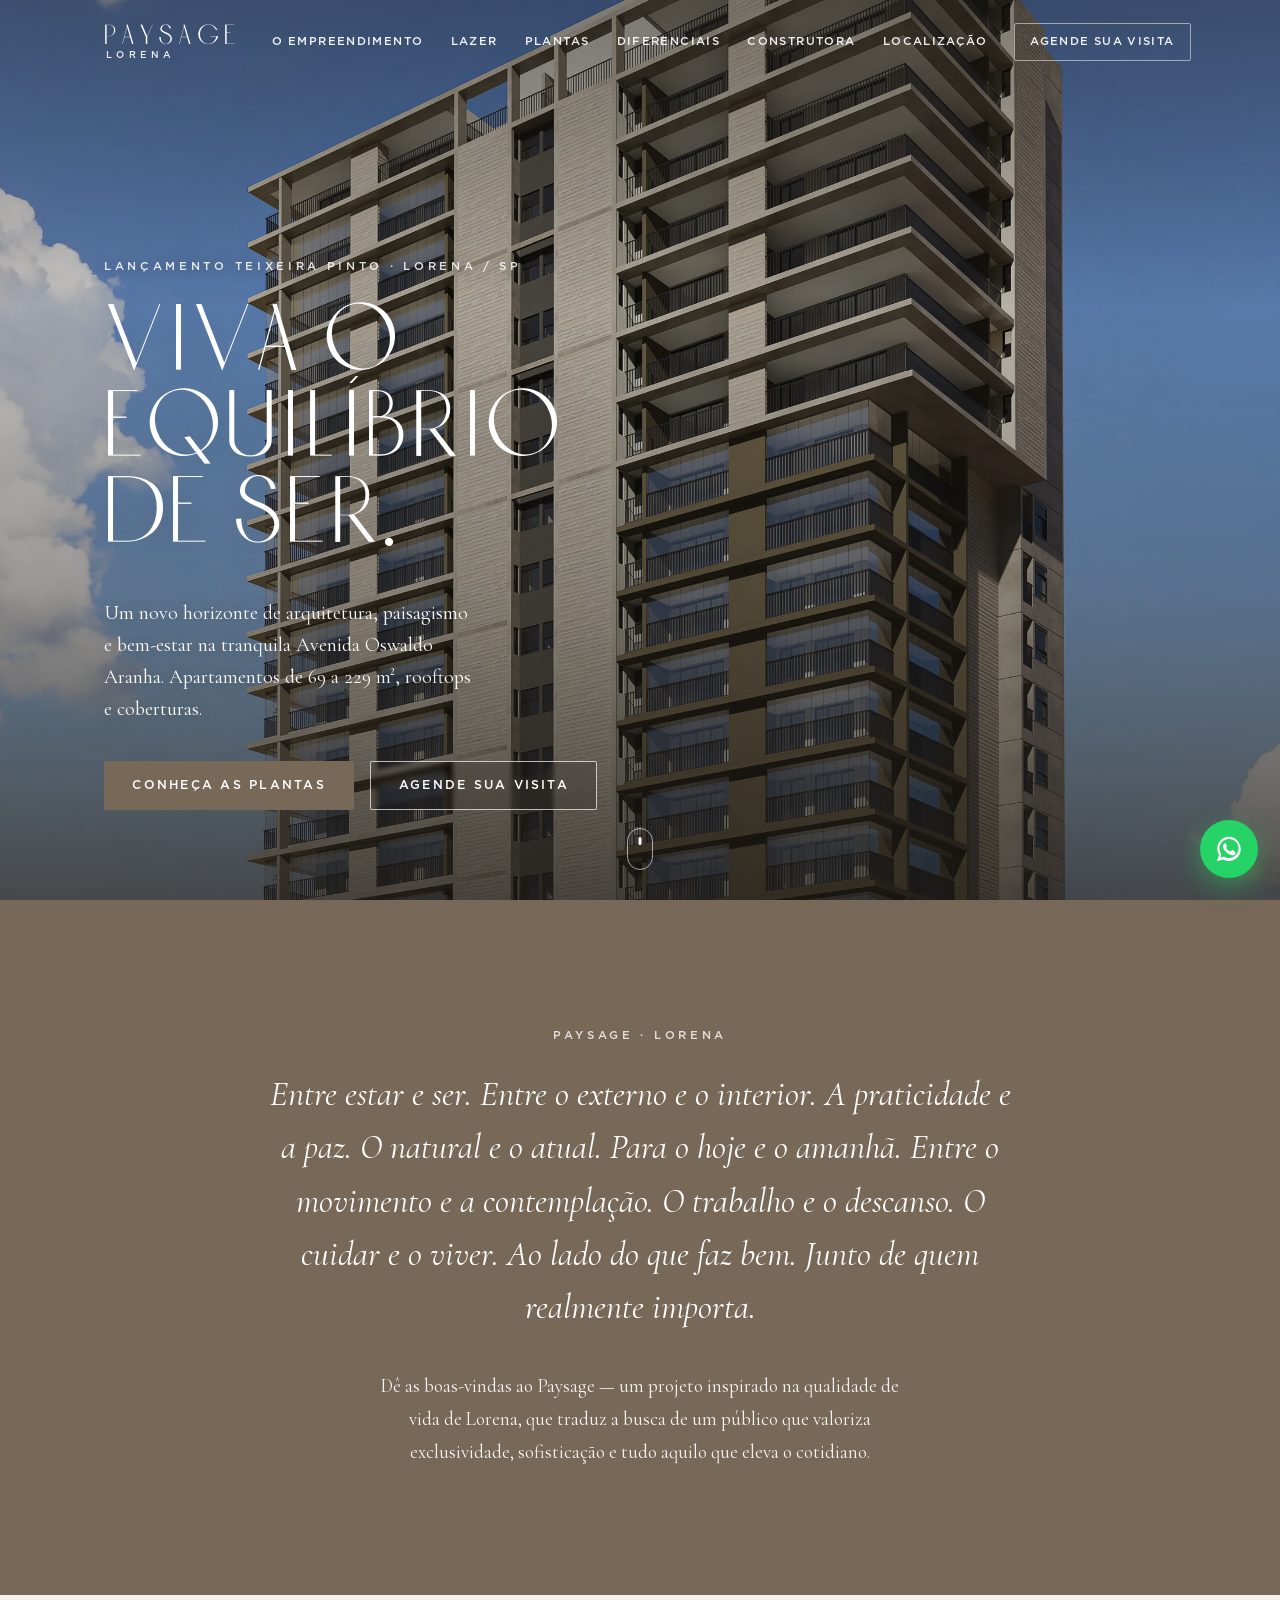
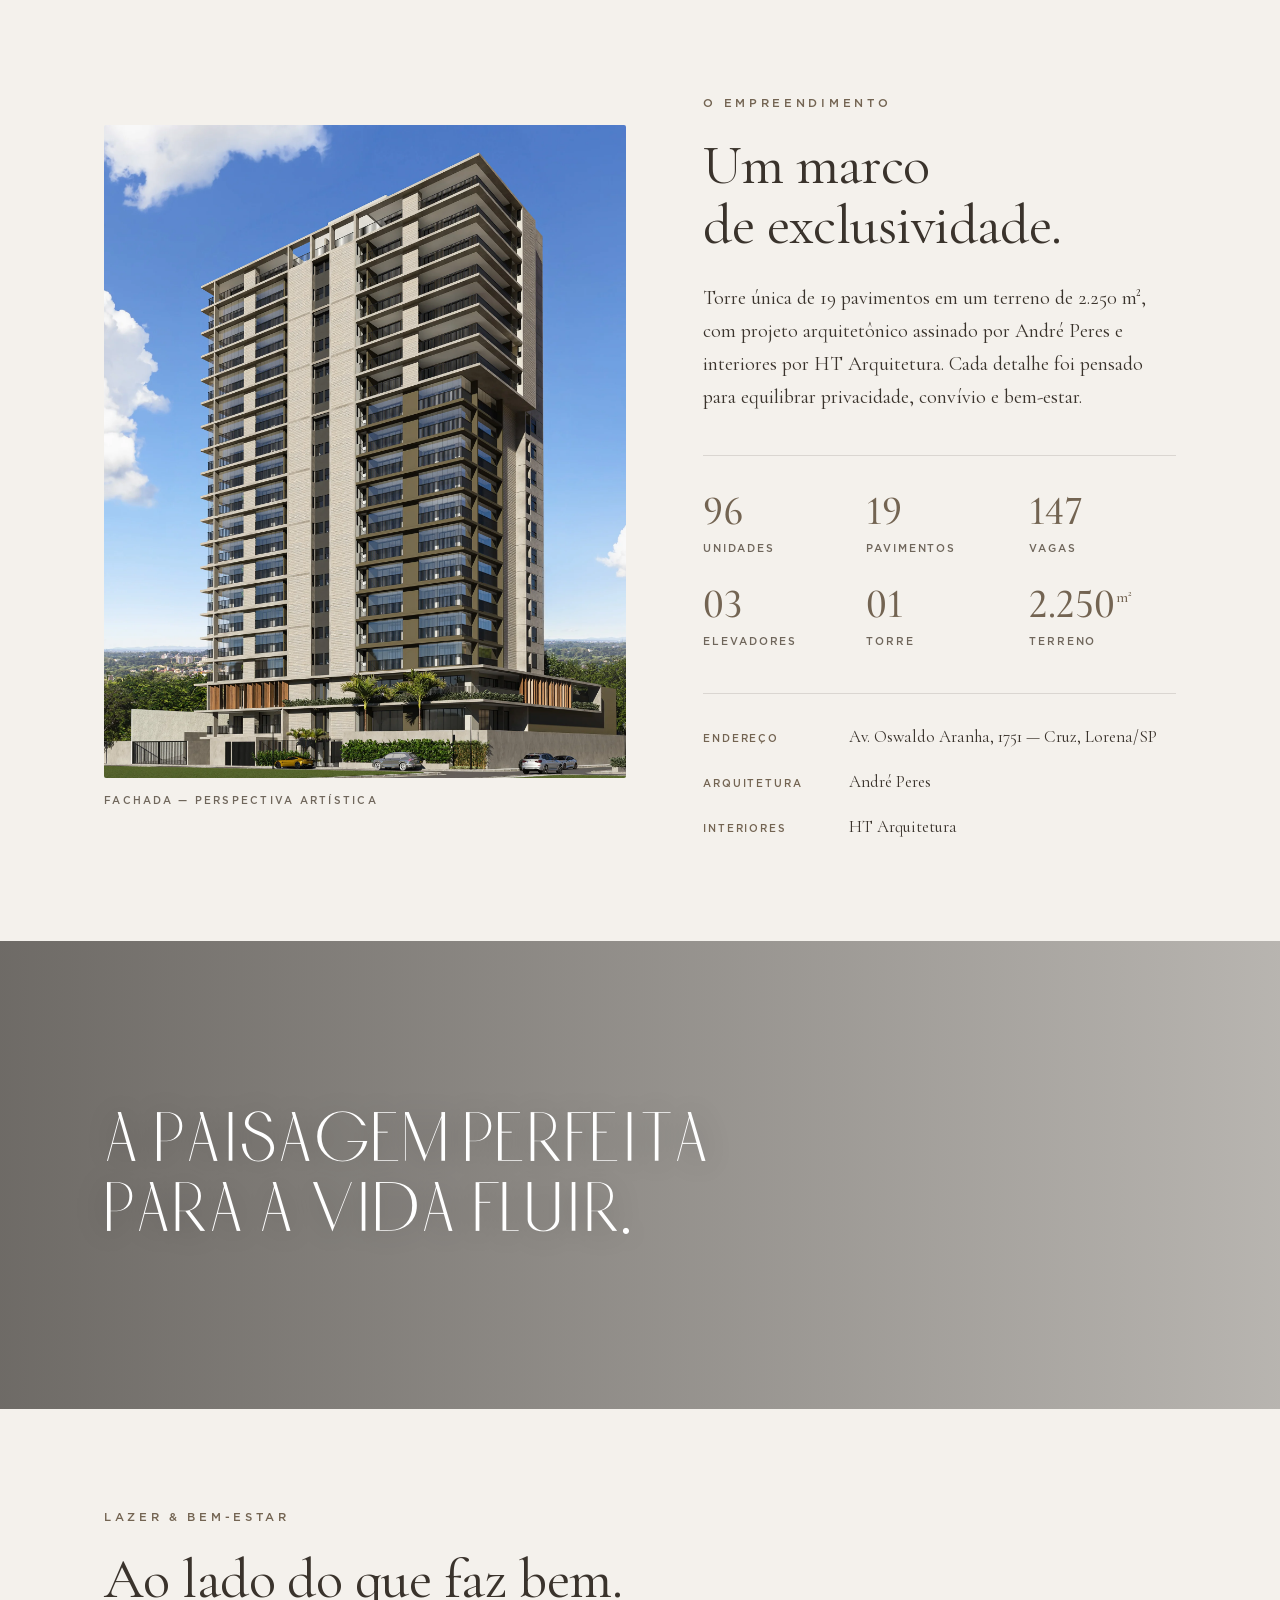
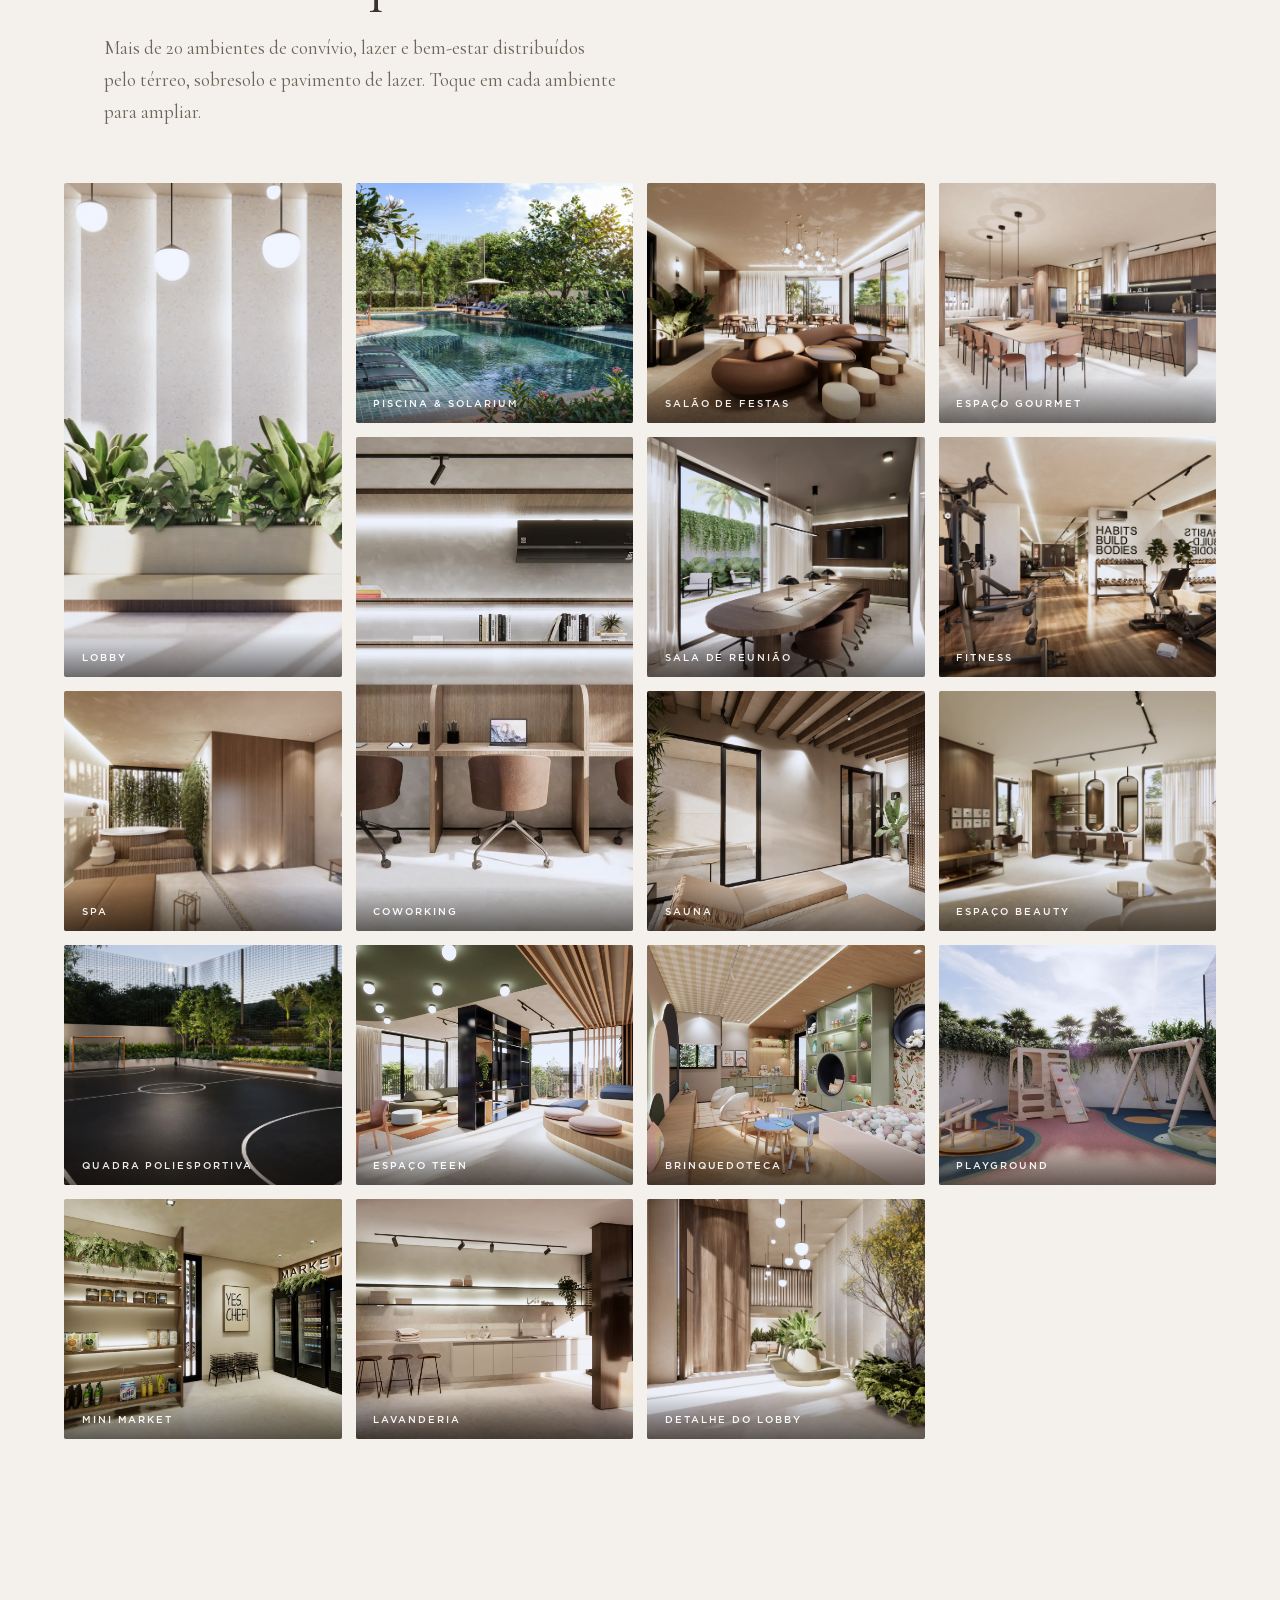
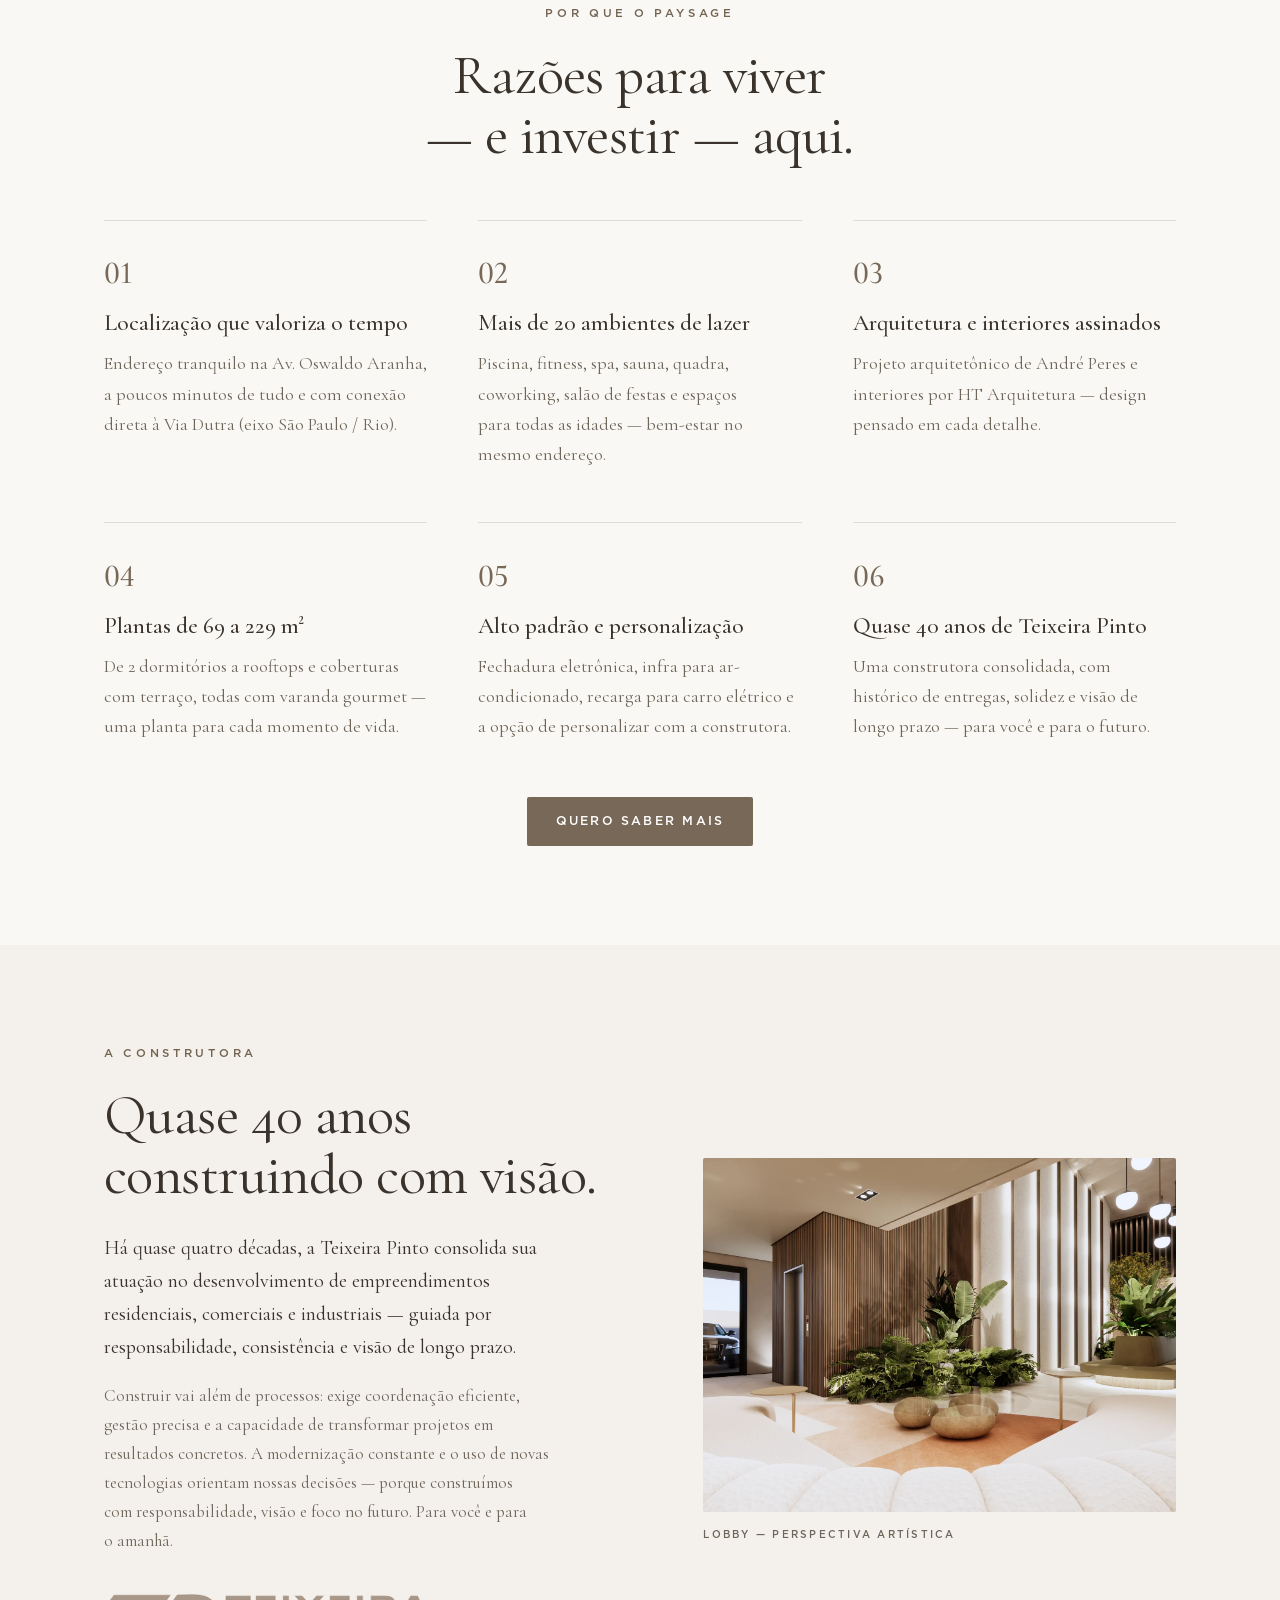
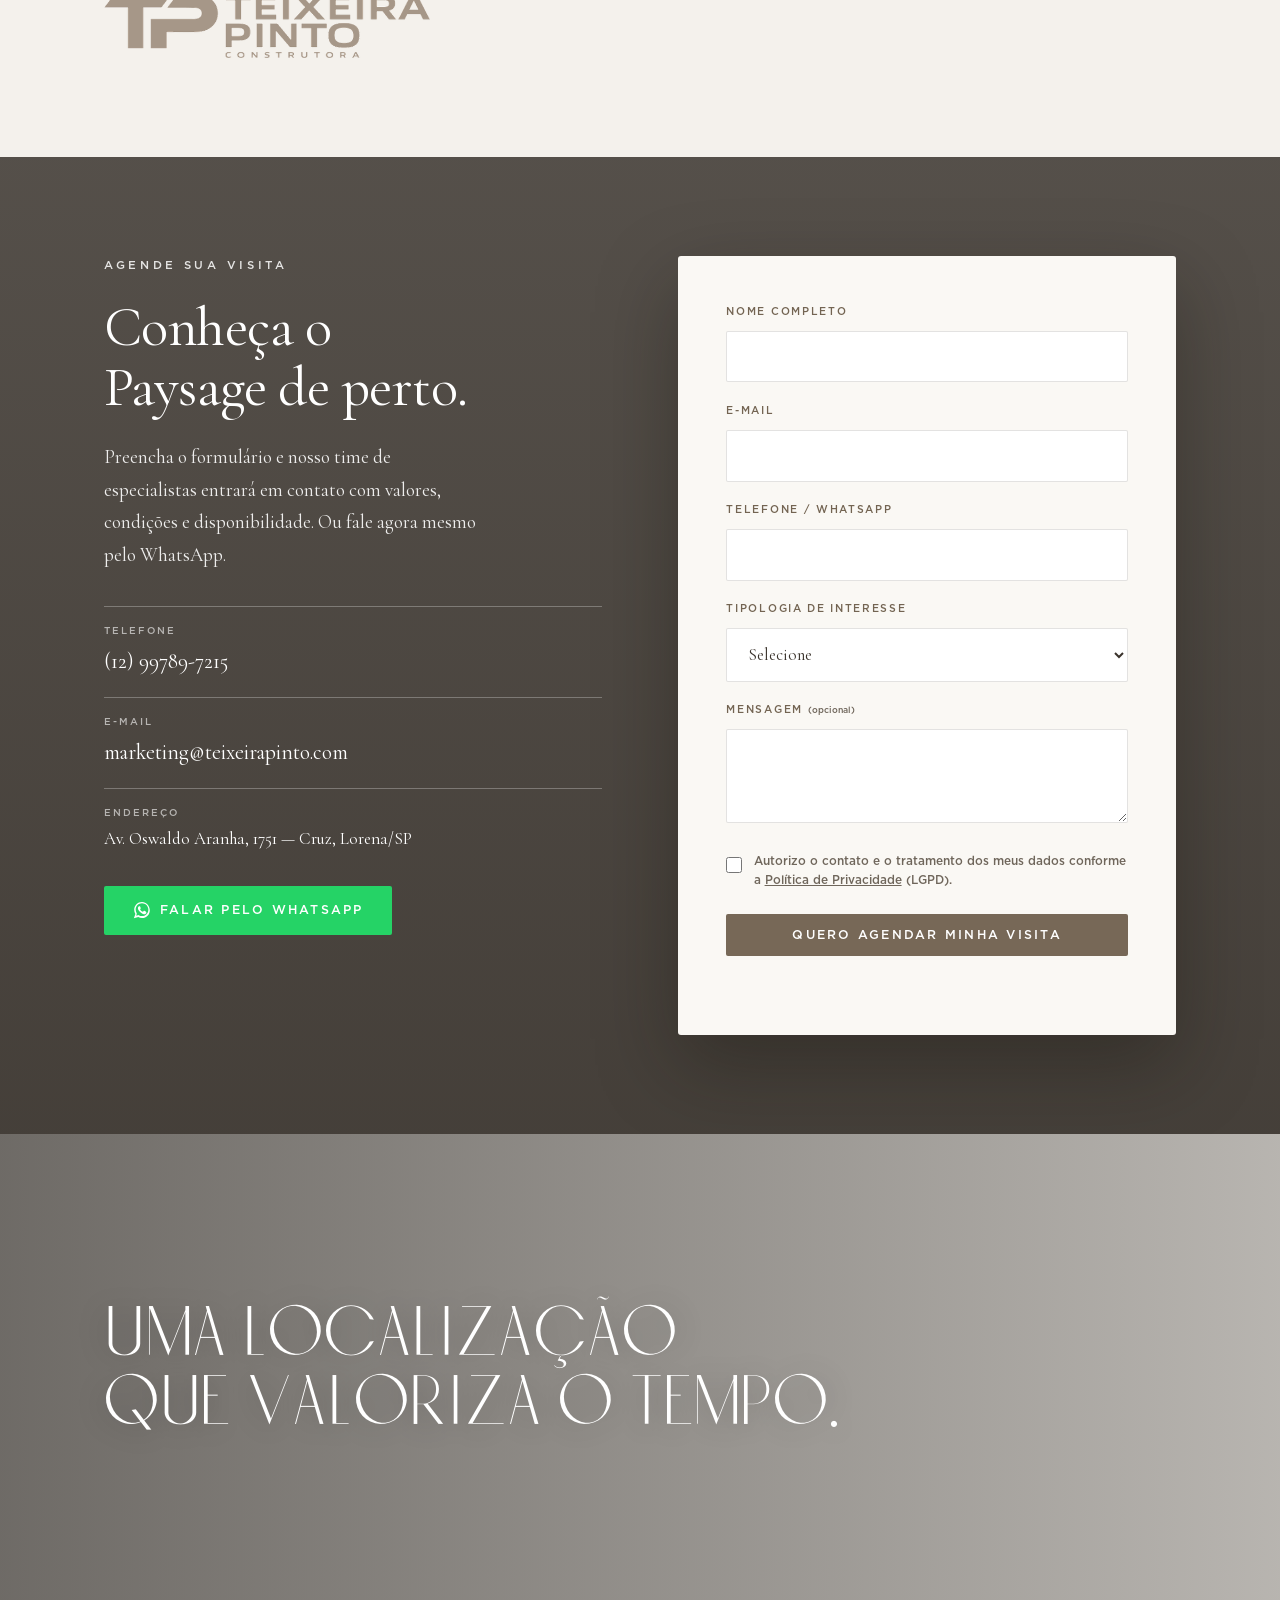
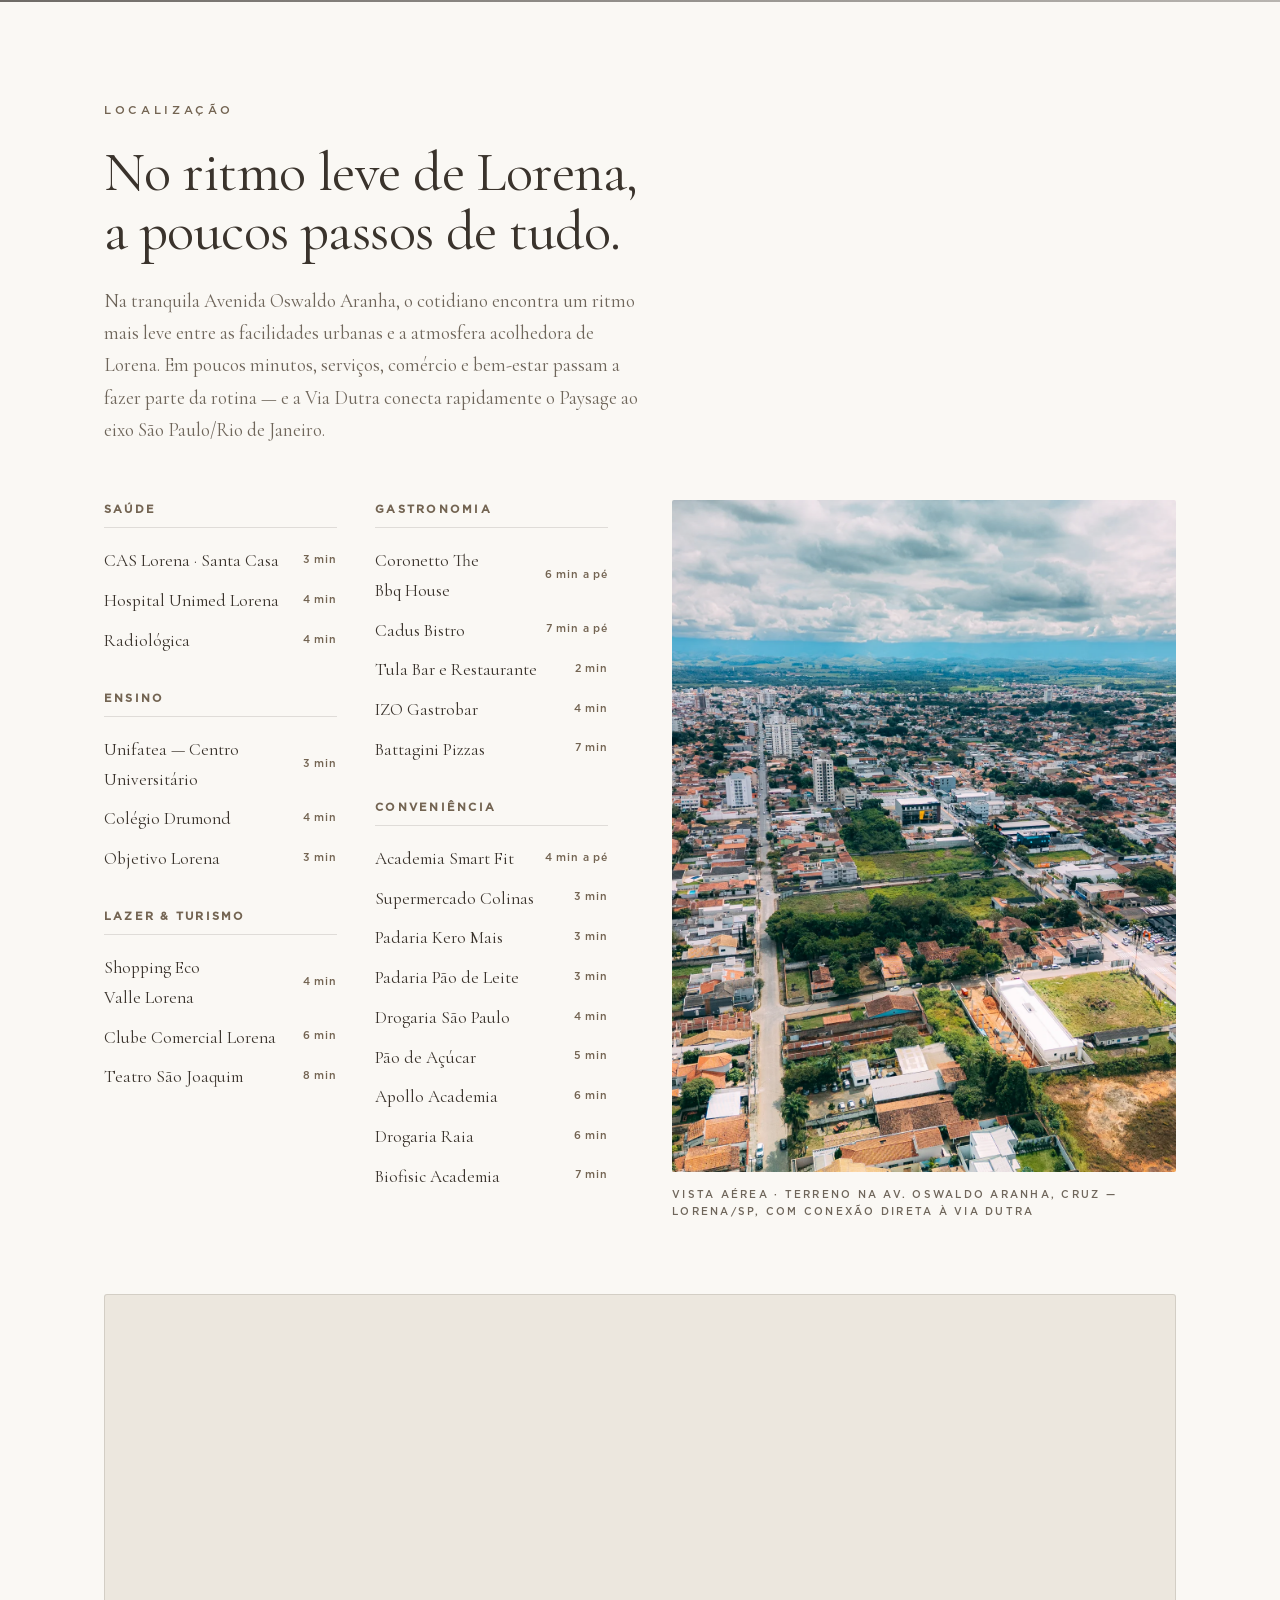
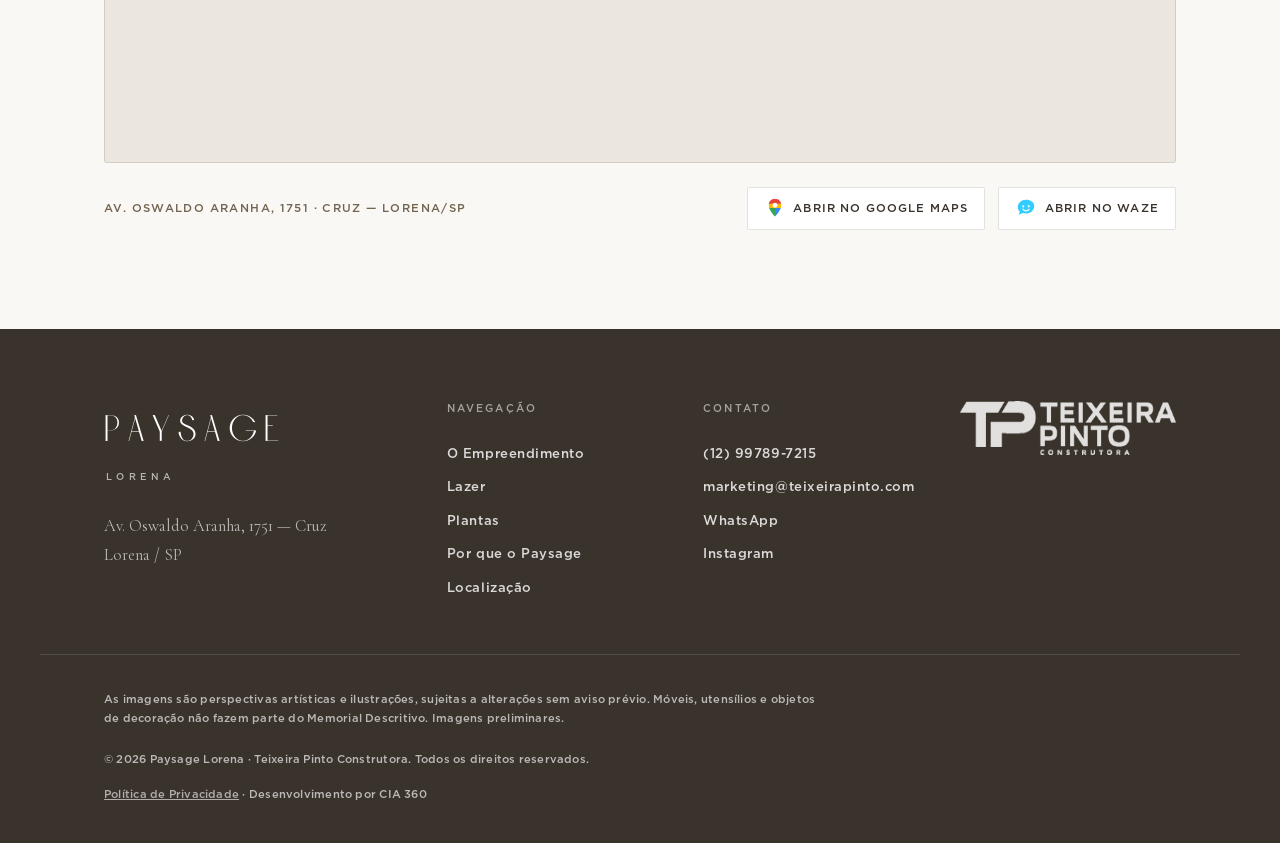
==== commit 37b82613: "feat(landing): aplica ajustes do cliente (26/06) - Fachada: novo render no hero e na seção "O Empree" ====
--- a/index.html
+++ b/index.html
@@ -216,8 +216,8 @@
         <img src="assets/img/sala-reuniao.webp" alt="Sala de reunião" loading="lazy" />
         <figcaption>Sala de Reunião</figcaption>
       </figure>
-      <figure class="g-item" data-src="assets/img/fitness.webp" data-cap="Academia">
-        <img src="assets/img/fitness.webp" alt="Academia / Fitness" loading="lazy" />
+      <figure class="g-item" data-src="assets/img/fitness.webp" data-cap="Fitness">
+        <img src="assets/img/fitness.webp" alt="Fitness" loading="lazy" />
         <figcaption>Fitness</figcaption>
       </figure>
       <figure class="g-item" data-src="assets/img/spa.webp" data-cap="Spa">
@@ -293,7 +293,7 @@
           <li><svg viewBox="0 0 32 32" aria-hidden="true"><rect x="6" y="16" width="9" height="9"/><rect x="17" y="16" width="9" height="9"/><rect x="11.5" y="7" width="9" height="9"/></svg><span>Brinquedoteca</span></li>
           <li><svg viewBox="0 0 32 32" aria-hidden="true"><path d="M5 7h22M10 7l2 11M22 7l-2 11"/><rect x="11" y="18" width="10" height="2.6" rx="1"/></svg><span>Playground</span></li>
           <li><svg viewBox="0 0 32 32" aria-hidden="true"><circle cx="16" cy="16" r="11"/><path d="M16 5v22M5 16h22M8.5 8c3.5 3 3.5 13 0 16M23.5 8c-3.5 3-3.5 13 0 16"/></svg><span>Quadra poliesportiva</span></li>
-          <li><svg viewBox="0 0 32 32" aria-hidden="true"><path d="M5 12v8M9 9v14M23 9v14M27 12v8M9 16h14"/></svg><span>Academia</span></li>
+          <li><svg viewBox="0 0 32 32" aria-hidden="true"><path d="M5 12v8M9 9v14M23 9v14M27 12v8M9 16h14"/></svg><span>Fitness</span></li>
           <li><svg viewBox="0 0 32 32" aria-hidden="true"><path d="M7 23a5 5 0 0 1 5-5h8a5 5 0 0 1 5 5"/><ellipse cx="16" cy="23" rx="11" ry="2.4"/><path d="M12 11c0 1.6-1.5 2.1-1.5 3.6M16 9c0 1.6-1.5 2.1-1.5 3.6M20 11c0 1.6-1.5 2.1-1.5 3.6"/></svg><span>Sauna</span></li>
           <li><svg viewBox="0 0 32 32" aria-hidden="true"><path d="M16 25c-6 0-10-3-10-3s3-5 7-4M16 25c6 0 10-3 10-3s-3-5-7-4M16 25c0-5-2-9-2-9s-2 2-2 5M16 25c0-5 2-9 2-9s2 2 2 5M16 25V13"/></svg><span>Sala de massagem</span></li>
           <li><svg viewBox="0 0 32 32" aria-hidden="true"><circle cx="14" cy="12" r="7"/><circle cx="14" cy="12" r="3.4"/><path d="M14 19v8M11 27h6"/></svg><span>Espaço beauty</span></li>
@@ -337,6 +337,7 @@
       <button class="tab" role="tab" id="tab-t114" aria-controls="t114" aria-selected="false" tabindex="-1" data-tab="t114">114 m²</button>
       <button class="tab" role="tab" id="tab-t128" aria-controls="t128" aria-selected="false" tabindex="-1" data-tab="t128">128 m²</button>
       <button class="tab" role="tab" id="tab-t137" aria-controls="t137" aria-selected="false" tabindex="-1" data-tab="t137">137 m²</button>
+      <button class="tab" role="tab" id="tab-tgarden" aria-controls="tgarden" aria-selected="false" tabindex="-1" data-tab="tgarden">Garden</button>
       <button class="tab" role="tab" id="tab-trt" aria-controls="trt" aria-selected="false" tabindex="-1" data-tab="trt">Rooftop</button>
       <button class="tab" role="tab" id="tab-tcob" aria-controls="tcob" aria-selected="false" tabindex="-1" data-tab="tcob">Cobertura</button>
     </div>
@@ -381,7 +382,7 @@
             <li>3 suítes</li>
             <li>2 vagas</li>
             <li>Varanda gourmet integrada</li>
-            <li>Tipo · 3º ao 13º pavimento</li>
+            <li>Tipo · 3º ao 12º pavimento</li>
           </ul>
           <a class="btn btn--solid btn--sm" href="#contato" data-interest="Apartamento de 114 m²">Tenho interesse</a>
           <figure class="panel-render"><img src="assets/img/apto-114.webp" alt="Living do apartamento de 114 m²" loading="lazy" /><figcaption>Living — perspectiva artística</figcaption></figure>
@@ -415,6 +416,22 @@
           </ul>
           <a class="btn btn--solid btn--sm" href="#contato" data-interest="Apartamento de 137 m²">Tenho interesse</a>
           <figure class="panel-render"><img src="assets/img/apto-137.webp" alt="Living do apartamento de 137 m²" loading="lazy" /><figcaption>Living — perspectiva artística</figcaption></figure>
+        </div>
+      </article>
+      <!-- Garden -->
+      <article class="panel" id="tgarden" role="tabpanel" aria-labelledby="tab-tgarden" tabindex="0" hidden>
+        <div class="panel-plan"><img src="assets/img/planta-garden.webp" alt="Planta humanizada da unidade Garden de 152 m²" loading="lazy" /></div>
+        <div class="panel-info">
+          <p class="panel-area">152 m²</p>
+          <span class="panel-tag">Garden</span>
+          <ul class="panel-feats">
+            <li>3 suítes</li>
+            <li>2 vagas</li>
+            <li>Varanda gourmet integrada</li>
+            <li>Jardim privativo com piscina</li>
+          </ul>
+          <a class="btn btn--solid btn--sm" href="#contato" data-interest="Unidade Garden (152 m²)">Tenho interesse</a>
+          <figure class="panel-render"><img src="assets/img/apto-garden.webp" alt="Living da unidade Garden de 152 m²" loading="lazy" /><figcaption>Living — perspectiva artística</figcaption></figure>
         </div>
       </article>
       <!-- Rooftop -->
@@ -464,31 +481,31 @@
     </header>
     <ul class="facilite-grid reveal">
       <li>
-        <svg viewBox="0 0 48 48" aria-hidden="true"><circle cx="19" cy="20" r="9"/><path d="M19 20h22M37 20v6M30 20v4"/><circle cx="19" cy="20" r="2.5"/></svg>
+        <svg viewBox="-5 -5 69 88" aria-hidden="true"><path fill-rule="evenodd" d="M37.79,54.23C37.35,57.95 34.37,62.16 31.24,64.13C22.23,69.78 9.98,64.00 9.11,53.39C8.38,44.45 9.66,34.57 9.10,25.54C10.94,9.05 33.96,7.68 37.61,23.94C40.67,24.36 46.90,22.96 49.18,25.34C51.00,27.23 50.88,30.30 48.87,31.98C48.53,32.27 47.32,33.03 46.97,33.03L38.11,33.03L37.79,33.35L37.79,54.23ZM35.68,23.96C32.03,9.63 11.86,11.54 10.80,26.60C10.17,35.49 11.02,45.42 11.10,54.35C13.04,64.50 26.09,68.11 32.94,60.34C34.25,58.85 36.11,55.14 36.11,53.18L36.11,33.03L31.36,33.03C27.59,39.36 17.92,38.99 15.12,31.97C11.01,21.67 25.48,14.47 31.04,23.96L35.68,23.96ZM28.93,23.96C25.53,19.63 18.44,20.98 16.69,26.17C14.10,33.84 24.10,39.35 28.93,33.03L21.66,33.03C21.57,33.03 20.34,32.33 20.18,32.19C18.73,30.99 18.60,27.28 19.47,25.79C19.97,24.94 21.54,23.96 22.50,23.96L28.93,23.96ZM22.12,25.91C20.01,26.38 20.07,31.39 22.73,31.33C30.08,30.82 38.47,32.06 45.70,31.34C49.65,30.95 49.45,26.32 46.32,25.88L22.12,25.91Z"/><path fill-rule="evenodd" d="M22.35,46.60C24.34,46.41 26.38,46.77 28.20,47.59C29.03,47.96 31.87,49.57 31.59,50.55C31.09,52.32 29.21,50.23 28.37,49.74C24.86,47.71 21.26,48.01 17.90,50.16C17.18,50.61 16.91,51.52 15.78,51.15C14.52,50.72 16.31,49.07 16.84,48.68C18.33,47.58 20.51,46.77 22.35,46.60Z"/><path fill-rule="evenodd" d="M28.69,53.67C27.47,54.04 26.87,52.90 25.85,52.46C24.37,51.82 22.54,51.83 21.07,52.49C20.16,52.89 19.09,54.38 18.27,53.50C17.29,52.44 19.56,51.14 20.42,50.78C22.94,49.71 25.92,49.97 28.07,51.72C28.82,52.33 29.22,52.67 28.69,53.67Z"/><path fill-rule="evenodd" d="M22.98,53.75C24.00,53.60 27.00,54.50 26.31,55.81C25.63,57.09 24.59,55.66 23.77,55.59C22.69,55.49 22.51,56.12 21.86,56.23C19.70,56.61 20.72,54.08 22.98,53.75Z"/><path fill-rule="evenodd" d="M23.40,57.32C24.54,57.16 24.64,59.10 23.54,59.20C22.42,59.30 22.17,57.49 23.40,57.32Z"/></svg>
         <span>Fechadura<br />eletrônica</span>
       </li>
       <li>
-        <svg viewBox="0 0 48 48" aria-hidden="true"><rect x="8" y="16" width="32" height="11" rx="3"/><path d="M14 32v3M21 32v4M28 32v3M35 32v4"/></svg>
+        <svg viewBox="-5 -5 81 64" aria-hidden="true"><path fill-rule="evenodd" d="M11.54,35.44C10.22,35.18 9.01,33.29 8.90,31.97C8.40,26.40 9.28,20.11 8.90,14.45C9.19,12.33 10.75,11.18 12.81,10.98C13.69,10.89 18.62,10.87 19.10,11.17C19.45,11.43 19.49,12.11 19.19,12.40C18.01,13.55 11.27,11.25 10.64,14.08L10.60,32.37C11.19,34.23 13.00,34.01 14.60,33.97L14.60,28.38L14.92,28.06L56.89,28.06L57.21,28.38L57.21,33.97C58.81,34.01 60.62,34.23 61.21,32.37L61.22,14.45C61.15,13.43 60.26,12.61 59.22,12.65L21.87,12.67C20.28,12.46 20.81,10.81 22.29,10.96L58.80,10.97C60.97,11.15 62.58,12.19 62.91,14.45C62.51,20.08 63.43,26.43 62.91,31.97C62.79,33.24 61.40,35.44 60.06,35.44L23.78,35.44C23.71,35.44 23.22,34.96 23.28,34.74L23.78,33.97L55.52,33.97L55.52,32.49L50.57,32.49C49.95,32.49 49.95,31.01 50.57,31.01L55.52,31.01L55.52,29.54L16.29,29.54L16.29,31.01L48.03,31.01C48.55,31.01 48.55,32.49 48.03,32.49L16.29,32.49L16.29,33.97L21.24,33.97C21.86,33.97 21.86,35.44 21.24,35.44L11.54,35.44Z"/><path fill-rule="evenodd" d="M51.04,16.09C51.54,16.57 51.09,17.63 50.37,17.53C45.78,17.05 40.02,18.12 35.58,17.52C34.23,17.34 34.24,16.00 35.80,15.82C39.07,15.45 46.57,15.53 49.94,15.82C50.28,15.85 50.79,15.85 51.04,16.09Z"/><path fill-rule="evenodd" d="M23.81,37.59C24.65,37.52 24.57,38.98 24.49,39.54C24.35,40.64 22.36,44.11 21.14,43.80C19.32,43.33 21.74,41.64 22.16,41.00C22.40,40.63 22.61,40.12 22.77,39.71C23.03,39.01 22.85,37.67 23.81,37.59Z"/><path fill-rule="evenodd" d="M47.85,37.59C48.86,37.40 49.01,39.95 49.58,40.86C50.01,41.57 52.48,43.33 50.67,43.80C48.99,44.23 45.85,37.95 47.85,37.59Z"/><path fill-rule="evenodd" d="M36.70,37.81C37.11,38.24 37.11,43.20 36.70,43.62C36.44,43.89 35.79,43.88 35.53,43.62C35.15,43.23 35.19,39.27 35.29,38.51C35.40,37.72 36.14,37.24 36.70,37.81Z"/><path fill-rule="evenodd" d="M28.73,38.08C28.94,37.42 30.21,37.69 30.21,38.08L30.21,43.35C30.21,43.42 29.73,43.91 29.51,43.85L28.73,43.35L28.73,38.08Z"/><path fill-rule="evenodd" d="M41.60,38.08C41.81,37.42 43.08,37.69 43.08,38.08L43.08,43.35L42.30,43.85C42.08,43.91 41.60,43.42 41.60,43.35C41.60,42.31 41.39,38.75 41.60,38.08Z"/><path fill-rule="evenodd" d="M53.46,16.09C53.90,15.67 56.55,15.69 57.00,16.14C58.47,17.59 54.75,17.67 53.94,17.51C53.31,17.40 53.02,16.52 53.46,16.09Z"/></svg>
         <span>Infra para<br />ar&#8209;condicionado</span>
       </li>
       <li>
-        <svg viewBox="0 0 48 48" aria-hidden="true"><rect x="12" y="10" width="24" height="28" rx="1.5"/><path d="M12 17h24M12 24h24M12 31h24"/></svg>
+        <svg viewBox="-5 -5 78 76" aria-hidden="true"><path fill-rule="evenodd" d="M56.40,18.38L56.19,58.15L55.04,58.47L12.30,58.36L11.78,58.04L11.68,18.38C10.11,18.58 8.83,17.68 8.56,16.11C8.36,14.89 8.36,10.60 8.89,9.58C9.23,8.94 9.76,8.59 10.45,8.40L57.30,8.31C58.43,8.54 59.22,9.19 59.47,10.35C59.73,11.58 59.72,16.00 59.18,17.05C58.62,18.13 57.56,18.49 56.40,18.38ZM57.66,10.15L56.51,9.93L11.56,9.93L10.46,10.20C10.16,11.16 9.94,16.07 10.55,16.50L56.51,16.70L57.66,16.48L57.66,10.15ZM15.69,18.38L13.37,18.38L13.37,56.77L54.71,56.77L54.71,18.38L52.39,18.38L52.39,53.71C52.39,53.75 52.06,54.08 51.96,54.13L35.51,54.13C35.16,53.94 35.13,53.66 35.08,53.30C34.90,51.92 34.92,47.50 35.11,46.13C35.19,45.60 35.31,45.30 35.88,45.20C36.15,45.04 36.78,45.56 36.78,45.70L36.78,52.55L50.70,52.55L50.70,43.69L17.37,43.69L17.37,52.55L31.30,52.55L31.30,45.70C31.30,45.64 31.54,45.48 31.60,45.37L32.20,45.20C32.76,45.30 32.89,45.60 32.96,46.13C33.16,47.50 33.17,51.92 32.99,53.30C32.95,53.66 32.91,53.94 32.56,54.13L16.11,54.13C16.01,54.08 15.69,53.75 15.69,53.71L15.69,18.38ZM17.37,18.38h33.33v2.11h-33.33ZM17.37,22.18h33.33v1.90h-33.33ZM17.37,25.76h33.33v1.90h-33.33ZM17.37,29.35h33.33v1.90h-33.33ZM17.37,32.93h33.33v1.90h-33.33ZM17.37,36.52h33.33v1.90h-33.33ZM17.37,40.11h33.33v1.90h-33.33Z"/></svg>
         <span>Esquadrias<br />com blackout</span>
       </li>
       <li>
-        <svg viewBox="0 0 48 48" aria-hidden="true"><rect x="14" y="9" width="16" height="30" rx="2"/><path d="M30 16h4a3 3 0 0 1 3 3v6a3 3 0 0 0 3 3"/><path d="M22 16l-4 8h6l-4 8"/></svg>
+        <svg viewBox="-5 -5 72 80" aria-hidden="true"><path fill-rule="evenodd" d="M11.97,12.85C12.23,10.66 13.72,8.99 15.89,8.55C22.49,9.06 30.30,7.80 36.75,8.53C38.99,8.78 40.55,10.46 40.87,12.64L40.85,25.91C42.58,26.65 44.82,26.92 45.28,29.11L45.29,49.77C45.52,51.72 47.62,51.82 48.05,49.99L48.05,23.86C46.13,23.16 44.63,21.74 44.44,19.61C44.34,18.48 44.29,14.53 44.55,13.57C44.75,12.82 45.74,12.97 46.35,12.96L46.35,9.06C46.35,8.95 46.88,8.51 47.10,8.52C47.37,8.41 48.04,8.90 48.04,9.06L48.04,12.96L49.94,12.96L49.94,9.06C49.94,8.95 50.47,8.51 50.69,8.52C50.96,8.41 51.62,8.90 51.62,9.06L51.62,12.96C52.34,12.90 53.18,13.01 53.43,13.79C53.76,14.82 53.57,19.65 53.20,20.76C52.66,22.43 51.42,23.16 49.93,23.86L49.95,49.35C50.06,53.24 45.35,54.60 43.71,50.93L43.59,29.96C43.52,28.48 42.03,28.30 40.87,27.94L40.87,55.36L43.93,55.36C43.96,55.36 44.30,55.68 44.34,55.78C44.52,56.15 44.56,61.18 44.45,61.79C44.39,62.07 44.29,62.28 44.03,62.42L9.16,62.48C8.95,62.43 8.71,62.38 8.58,62.18C8.30,61.73 8.28,57.07 8.40,56.32C8.46,55.93 8.62,55.62 8.91,55.36L11.97,55.36L11.97,12.85ZM38.97,55.36L38.97,12.22C38.97,11.59 37.53,10.32 36.76,10.42C30.17,10.89 22.78,9.82 16.28,10.42C15.36,10.50 13.87,11.51 13.87,12.43L13.87,55.36L38.97,55.36ZM51.62,14.86L46.35,14.86L46.35,20.24C46.35,21.10 48.28,22.11 49.20,22.04C50.04,21.98 51.62,20.82 51.62,20.03L51.62,14.86ZM10.28,57.04h32.27v3.59h-32.27Z"/><path fill-rule="evenodd" d="M29.48,39.11L32.96,39.11C33.05,39.11 33.42,39.36 33.50,39.47C33.98,40.20 33.46,40.55 32.95,41.01C29.54,44.09 24.43,46.53 20.90,49.63C20.57,49.88 19.71,50.05 19.44,49.67L19.45,48.39L23.36,41.01L20.09,41.01C19.55,41.01 19.07,40.03 19.46,39.54L32.62,30.14C33.08,30.06 33.81,30.65 33.67,31.15L29.48,39.11ZM29.69,41.02C28.94,41.09 26.97,41.09 26.95,40.07C26.94,39.28 29.45,35.58 29.90,34.58L29.79,34.26L23.15,39.01C23.90,39.34 25.78,38.65 25.90,39.86C25.98,40.80 22.84,45.32 23.15,45.65L29.69,41.02Z"/><path fill-rule="evenodd" d="M16.82,14.01L35.91,14.01C36.37,14.39 36.40,14.83 36.45,15.37C36.66,17.70 36.70,23.02 36.44,25.30C36.40,25.70 36.33,26.07 36.02,26.36L16.91,26.27C16.65,26.07 16.64,25.81 16.60,25.52C16.30,23.23 16.41,17.57 16.60,15.16C16.63,14.76 16.72,14.40 16.82,14.01ZM18.30,15.70h16.24v9.07h-16.24Z"/><path fill-rule="evenodd" d="M30.95,21.18h1.90v1.69h-1.90Z"/><path fill-rule="evenodd" d="M23.78,21.18h1.69v1.69h-1.69Z"/><path fill-rule="evenodd" d="M27.37,21.18h1.69v1.69h-1.69Z"/></svg>
         <span>Recarga para<br />carro elétrico</span>
       </li>
       <li>
-        <svg viewBox="0 0 48 48" aria-hidden="true"><circle cx="24" cy="27" r="11"/><path d="M19 27h10M20 12c0 3-2 3-2 5M28 12c0 3-2 3-2 5M24 11c0 3-2 3-2 5"/></svg>
+        <svg viewBox="-5 -5 79 78" aria-hidden="true"><path fill-rule="evenodd" d="M36.82,49.49C36.54,49.78 36.98,56.21 36.77,57.45C36.41,59.60 33.55,60.34 32.30,58.55C31.22,57.01 32.14,49.83 31.81,49.49C28.47,49.53 25.18,48.69 22.08,47.56L17.73,55.76C15.82,57.46 12.97,55.85 13.56,53.34L17.70,45.18C13.46,41.91 10.43,36.30 10.38,30.88C10.33,25.75 18.93,23.84 22.90,23.13C31.08,21.67 49.51,21.49 56.20,26.93C58.48,28.79 58.41,30.43 58.01,33.17C57.33,37.94 54.62,42.19 50.93,45.18L55.05,53.35C55.77,56.09 52.15,57.79 50.48,55.22C49.86,54.27 46.80,47.68 46.38,47.61C43.33,48.73 40.10,49.52 36.82,49.49ZM30.80,23.90C26.99,24.09 23.08,24.60 19.42,25.63C14.18,27.10 7.75,30.49 16.24,34.10C25.23,37.91 43.24,37.91 52.25,34.16C60.87,30.56 54.62,27.15 49.21,25.63C43.49,24.02 36.73,23.60 30.80,23.90ZM56.11,33.87C55.13,34.68 53.99,35.22 52.82,35.70C43.32,39.62 23.57,39.67 14.31,35.06L12.51,33.97C13.64,39.72 17.67,44.11 23.07,46.17C25.87,47.24 28.83,47.65 31.80,47.95C31.16,45.45 33.39,42.56 35.84,44.40C37.11,45.34 36.64,46.44 36.82,47.67C36.86,47.97 36.70,47.96 37.11,47.96C39.10,47.94 42.18,47.24 44.11,46.65C50.20,44.78 54.94,40.29 56.11,33.87ZM33.54,45.93L33.54,57.50C33.89,57.93 34.71,57.95 35.08,57.50L35.08,45.93C34.86,45.49 33.67,45.51 33.54,45.93ZM20.62,46.80C19.99,46.82 19.53,45.85 18.98,46.41C18.54,47.91 15.03,53.05 15.21,54.21C15.30,54.85 16.19,55.07 16.58,54.56L20.62,46.80ZM49.53,46.24L48.01,46.89L52.30,54.76C53.17,55.18 53.64,54.33 53.32,53.54L49.53,46.24Z"/><path fill-rule="evenodd" d="M35.80,10.17C36.12,10.09 36.43,10.15 36.64,10.42C37.58,11.60 34.30,13.40 34.30,14.87C34.30,16.04 35.76,16.65 35.42,18.68C35.27,19.61 34.37,21.10 33.28,20.73C32.22,20.37 33.61,18.98 33.69,18.69C34.22,16.92 31.82,16.20 32.98,13.54C33.23,12.98 35.32,10.31 35.80,10.17Z"/><path fill-rule="evenodd" d="M40.82,10.18C41.05,10.13 41.24,10.10 41.45,10.23C42.78,11.05 39.93,13.19 39.54,13.93C38.71,15.54 40.45,16.42 40.41,18.12C40.39,19.06 39.54,21.15 38.30,20.73C37.14,19.89 38.44,19.33 38.66,18.64C39.10,17.30 38.02,16.92 37.72,15.90C37.40,14.80 37.67,13.79 38.28,12.86C38.58,12.40 40.43,10.25 40.82,10.18Z"/><path fill-rule="evenodd" d="M31.76,10.39L31.95,10.85C31.96,11.89 29.42,13.57 29.35,14.90C29.30,16.02 30.93,16.67 30.37,19.03C30.15,20.00 28.99,21.50 28.04,20.37L27.94,19.90C29.93,17.82 28.09,17.31 27.80,15.60C27.59,14.38 27.82,13.84 28.45,12.86C28.64,12.56 30.36,10.44 30.54,10.32C30.96,10.04 31.35,10.12 31.76,10.39Z"/><path fill-rule="evenodd" d="M36.38,25.03C37.02,24.84 37.62,25.16 37.60,25.86L28.25,35.42C27.13,36.07 26.61,35.16 27.17,34.15L36.38,25.03Z"/><path fill-rule="evenodd" d="M31.56,25.03C32.64,24.71 32.84,25.66 32.39,26.46L23.79,34.84C23.05,35.01 22.49,34.19 22.92,33.57L31.56,25.03Z"/><path fill-rule="evenodd" d="M40.62,25.80C41.29,25.61 41.75,26.16 41.65,26.82C41.51,27.72 34.23,34.05 33.26,35.42C32.43,35.99 31.38,35.26 31.99,34.34L40.62,25.80Z"/><path fill-rule="evenodd" d="M44.86,26.56C45.29,26.45 45.66,26.92 45.86,27.26C45.95,27.63 45.69,27.91 45.50,28.18C44.76,29.21 39.48,34.50 38.46,35.22C37.40,35.97 36.38,35.39 37.00,34.34L44.86,26.56Z"/><path fill-rule="evenodd" d="M25.77,25.80C26.55,25.58 27.39,26.57 26.59,27.22L19.56,34.06L18.88,33.78L18.67,33.20L18.87,32.61L25.77,25.80Z"/><path fill-rule="evenodd" d="M49.87,26.58C50.62,26.51 51.00,27.43 50.52,28.00L43.46,34.84C42.68,34.92 42.33,33.96 42.79,33.38C43.96,32.55 49.01,26.66 49.87,26.58Z"/><path fill-rule="evenodd" d="M20.17,26.56C20.60,26.45 20.97,26.92 21.17,27.26C21.25,27.58 21.06,27.83 20.90,28.07C20.59,28.54 17.40,31.74 16.94,32.03C15.94,32.67 15.00,32.06 15.59,31.06C16.50,30.50 19.51,26.73 20.17,26.56Z"/><path fill-rule="evenodd" d="M52.20,29.08C53.00,28.85 53.45,29.67 53.12,30.40C52.99,30.67 49.64,33.90 49.36,33.99C48.67,34.21 48.07,33.47 48.41,32.85C48.60,32.51 51.94,29.15 52.20,29.08Z"/></svg>
         <span>Ponto de churrasqueira a gás</span>
       </li>
       <li>
-        <svg viewBox="0 0 48 48" aria-hidden="true"><rect x="11" y="11" width="26" height="26" rx="1.5"/><path d="M11 24h26M24 11v26"/></svg>
+        <svg viewBox="-5 -5 68 74" aria-hidden="true"><path fill-rule="evenodd" d="M49.04,8.09C49.56,9.39 49.38,11.19 48.21,12.10C47.67,12.52 46.68,12.60 46.57,13.16L46.66,51.45C48.93,52.06 49.83,54.04 49.04,56.22L8.62,56.22C8.10,54.93 8.28,53.12 9.44,52.22C9.99,51.80 10.98,51.72 11.09,51.16L10.99,12.86C8.73,12.25 7.82,10.28 8.62,8.09L49.04,8.09ZM47.73,9.40L9.93,9.40C9.76,10.73 10.55,11.19 11.76,11.33C22.75,10.71 34.63,12.14 45.52,11.33C46.85,11.24 47.91,10.99 47.73,9.40ZM12.63,12.87h15.43v18.52h-15.43ZM29.60,12.87h15.43v18.52h-15.43ZM12.63,32.93h15.43v18.52h-15.43ZM29.60,32.93h15.43v18.52h-15.43ZM47.73,54.92C47.90,53.59 47.11,53.12 45.90,52.99C34.91,53.60 23.03,52.17 12.14,52.98C10.81,53.08 9.75,53.32 9.93,54.92L47.73,54.92Z"/><path fill-rule="evenodd" d="M36.10,14.83C36.43,14.74 36.77,14.75 37.04,14.98C38.69,17.27 40.82,19.22 42.52,21.46C43.37,22.58 43.99,24.04 41.93,23.20C41.22,22.02 35.59,16.23 35.58,15.47C35.58,15.20 35.85,14.91 36.10,14.83Z"/><path fill-rule="evenodd" d="M40.14,15.21C40.50,15.08 40.77,15.19 41.09,15.37C41.76,15.75 44.76,19.40 42.44,19.04C42.11,18.99 40.24,16.84 40.01,16.45C39.80,16.09 39.61,15.38 40.14,15.21Z"/></svg>
         <span>Fechamento<br />de terraço</span>
       </li>
       <li>
-        <svg viewBox="0 0 48 48" aria-hidden="true"><path d="M12 36V14l12-4 12 4v22"/><path d="M28 22l8-6M30 30l6-4"/><path d="M18 36v-8h8v8"/></svg>
+        <svg viewBox="-5 -5 78 77" aria-hidden="true"><path fill-rule="evenodd" d="M50.05,19.15L55.74,19.15C55.78,19.15 56.22,19.60 56.22,19.63L56.22,34.58C56.90,34.21 59.30,30.89 59.69,32.94L59.71,57.64C59.74,58.35 59.05,58.50 58.45,58.51L34.37,58.45C33.68,58.30 33.45,57.80 33.76,57.15C34.22,56.16 37.08,54.29 37.71,53.10L15.62,53.10C13.19,53.10 10.51,50.61 10.34,48.16L10.31,16.54C10.56,14.40 11.88,12.42 13.93,11.67C14.39,11.50 16.68,10.86 16.68,11.72L16.68,19.15L39.35,19.15L48.80,9.69C49.14,9.45 49.74,9.14 50.15,9.14C51.34,9.14 54.65,12.48 54.65,13.65C54.65,15.27 50.92,17.73 50.05,19.15ZM50.00,10.69C49.54,10.76 48.21,11.99 48.34,12.45L51.50,15.67C51.98,15.03 53.28,14.37 53.11,13.50C52.99,12.89 50.68,10.58 50.00,10.69ZM16.68,20.69L16.68,35.06C16.68,35.57 15.33,35.31 15.33,34.87L15.33,12.78C14.09,12.86 11.86,14.74 11.86,15.96L11.86,43.84C12.85,42.94 13.99,42.29 15.33,42.10L15.33,37.18C15.33,36.79 16.68,36.79 16.68,37.18L16.68,43.16C16.15,43.65 15.28,43.55 14.60,43.78C10.68,45.09 10.98,50.67 15.09,51.51L39.15,51.55C40.17,51.28 42.21,47.77 43.31,48.55C43.62,48.77 43.56,49.46 43.31,49.73L36.16,56.95L58.15,56.95L58.15,53.48C57.18,53.59 55.73,53.53 56.41,52.22L58.15,52.13L58.16,49.93L56.54,49.79C56.24,49.70 56.21,49.44 56.21,49.14C56.21,48.97 56.22,48.80 56.31,48.65L58.15,48.47L58.15,46.34C55.53,46.53 55.52,44.61 58.16,44.69L58.15,42.68C55.55,43.01 55.52,40.75 58.15,41.14L58.15,34.96L45.28,47.67L44.65,47.60C44.08,47.23 44.24,46.71 44.65,46.25L54.87,36.03L54.87,20.69L48.41,20.69L33.56,35.54L29.22,37.28L43.59,37.28C43.96,37.28 44.77,38.66 42.83,38.83C36.76,39.38 29.87,38.40 23.72,38.83C23.16,38.85 22.34,38.34 22.61,37.72L22.95,37.28L25.75,37.28L28.09,30.46C28.82,29.84 31.35,26.77 32.03,26.67C32.65,26.57 33.05,26.84 32.85,27.50C32.70,28.03 29.80,30.39 29.80,30.62L33.17,34.00L48.12,19.05L44.75,15.68L34.48,25.87C33.66,25.91 33.41,25.51 33.76,24.74C34.20,23.76 37.09,21.87 37.71,20.69L16.68,20.69ZM47.09,13.37L45.81,14.61L49.18,17.99L50.42,16.57C49.95,16.13 47.43,13.31 47.09,13.37ZM31.73,34.77L29.03,32.07C27.71,34.64 29.17,36.13 31.73,34.77Z"/><path fill-rule="evenodd" d="M54.25,44.08C54.47,44.30 54.47,44.78 54.50,45.08C54.64,46.76 54.71,50.83 54.50,52.43C54.39,53.21 54.16,53.23 53.44,53.30C51.75,53.46 47.54,53.50 45.89,53.30C44.69,53.15 45.07,52.32 45.61,51.64C46.75,50.22 51.66,45.20 53.04,44.22C53.40,43.97 53.85,43.67 54.25,44.08ZM52.94,51.75L52.94,46.54L47.74,51.75L52.94,51.75Z"/></svg>
         <span>Personalize<br />da construtora</span>
       </li>
     </ul>
@@ -610,6 +627,7 @@
           <option>Apartamento de 114 m²</option>
           <option>Apartamento de 128 m²</option>
           <option>Apartamento de 137 m²</option>
+          <option>Unidade Garden (152 m²)</option>
           <option>Unidade Rooftop (190/199 m²)</option>
           <option>Cobertura (220/229 m²)</option>
           <option>Ainda não sei</option>
--- a/assets/css/styles.css
+++ b/assets/css/styles.css
@@ -343,7 +343,7 @@
 .facilites .eyebrow--light{color:rgba(255,255,255,.82)}
 .facilite-grid{display:flex;flex-wrap:wrap;justify-content:center;gap:clamp(34px,4.5vw,52px) clamp(20px,3vw,44px);margin:2rem auto 0;max-width:820px;text-align:center}
 .facilite-grid li{flex:0 0 clamp(120px,38vw,150px);display:flex;flex-direction:column;align-items:center;gap:1.1rem}
-.facilite-grid svg{width:52px;height:52px;fill:none;stroke:#fff;stroke-width:1.4;stroke-linecap:round;stroke-linejoin:round}
+.facilite-grid svg{height:48px;width:auto;max-width:56px;fill:#fff;stroke:none}
 .facilite-grid span{font-family:var(--f-sans);font-size:.7rem;letter-spacing:.16em;text-transform:uppercase;line-height:1.7;color:rgba(255,255,255,.94)}
 
 /* ---------- Reasons / Por que o Paysage ---------- */
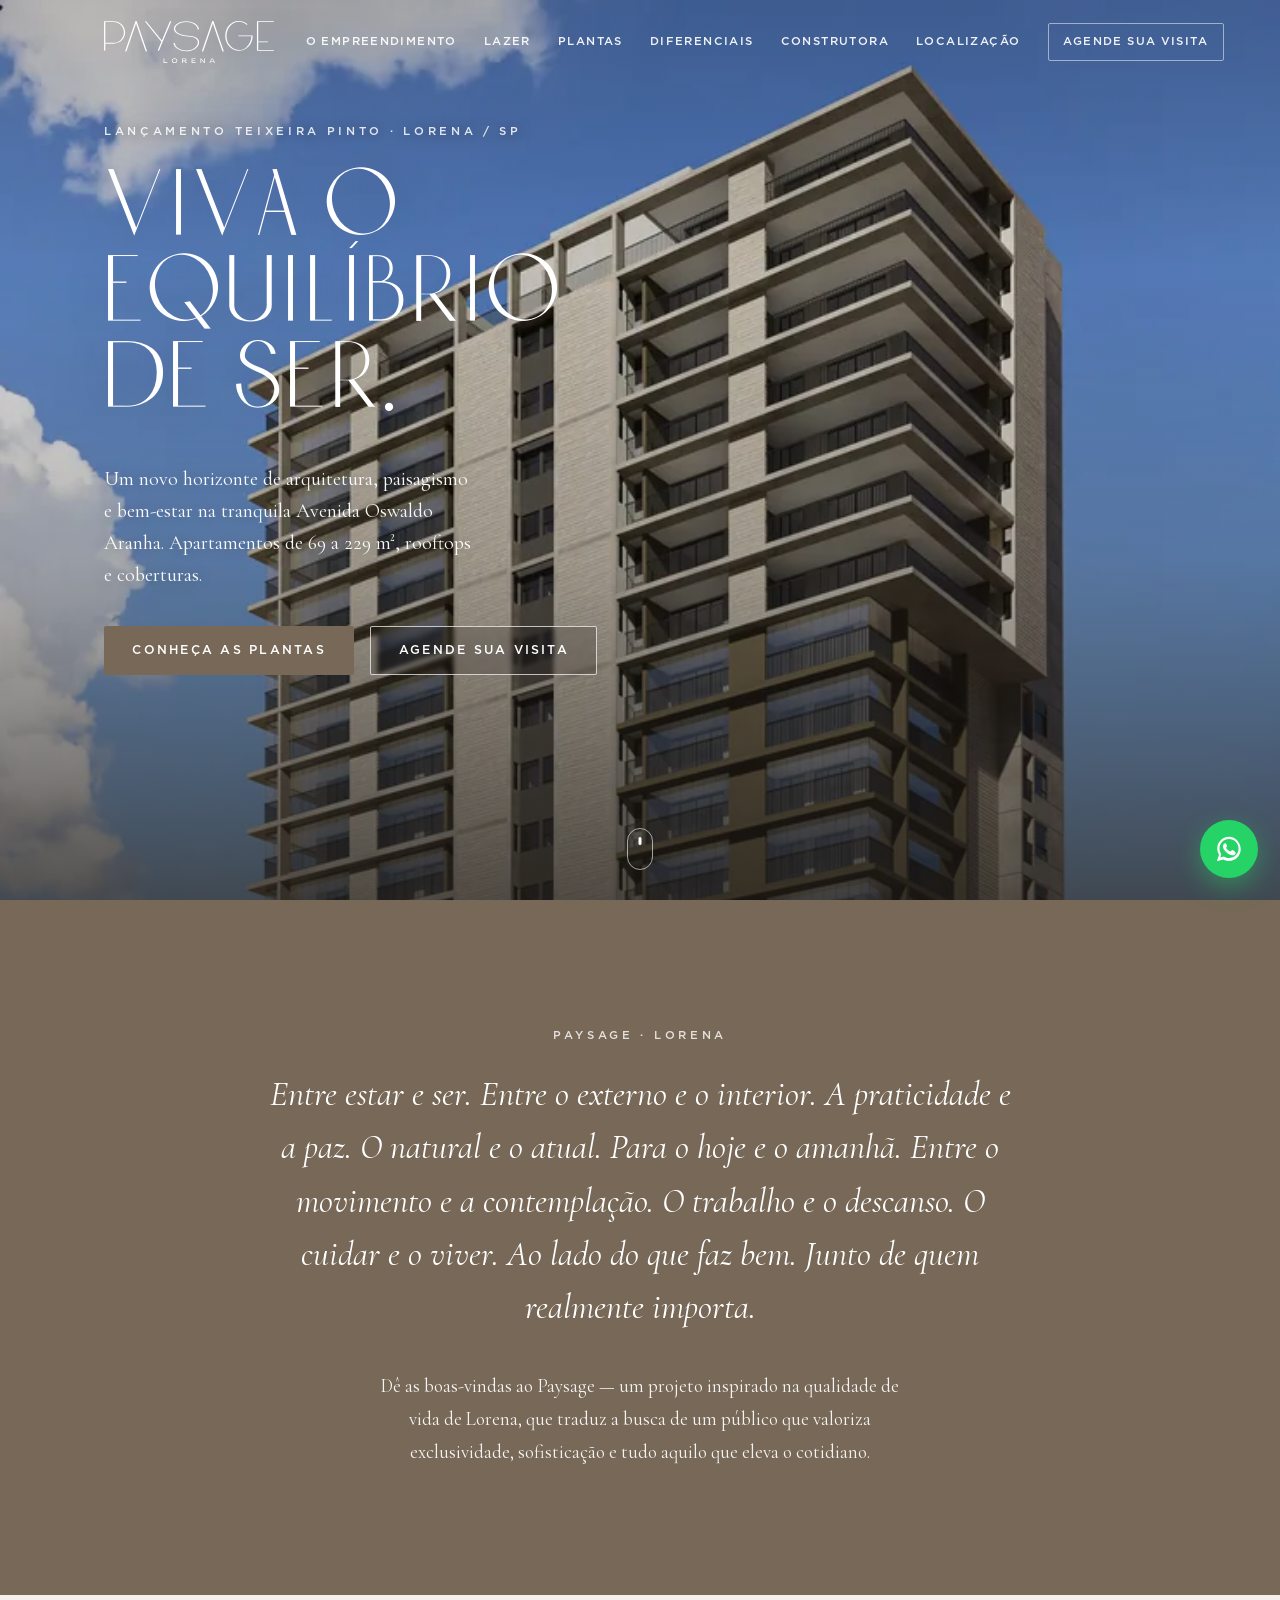
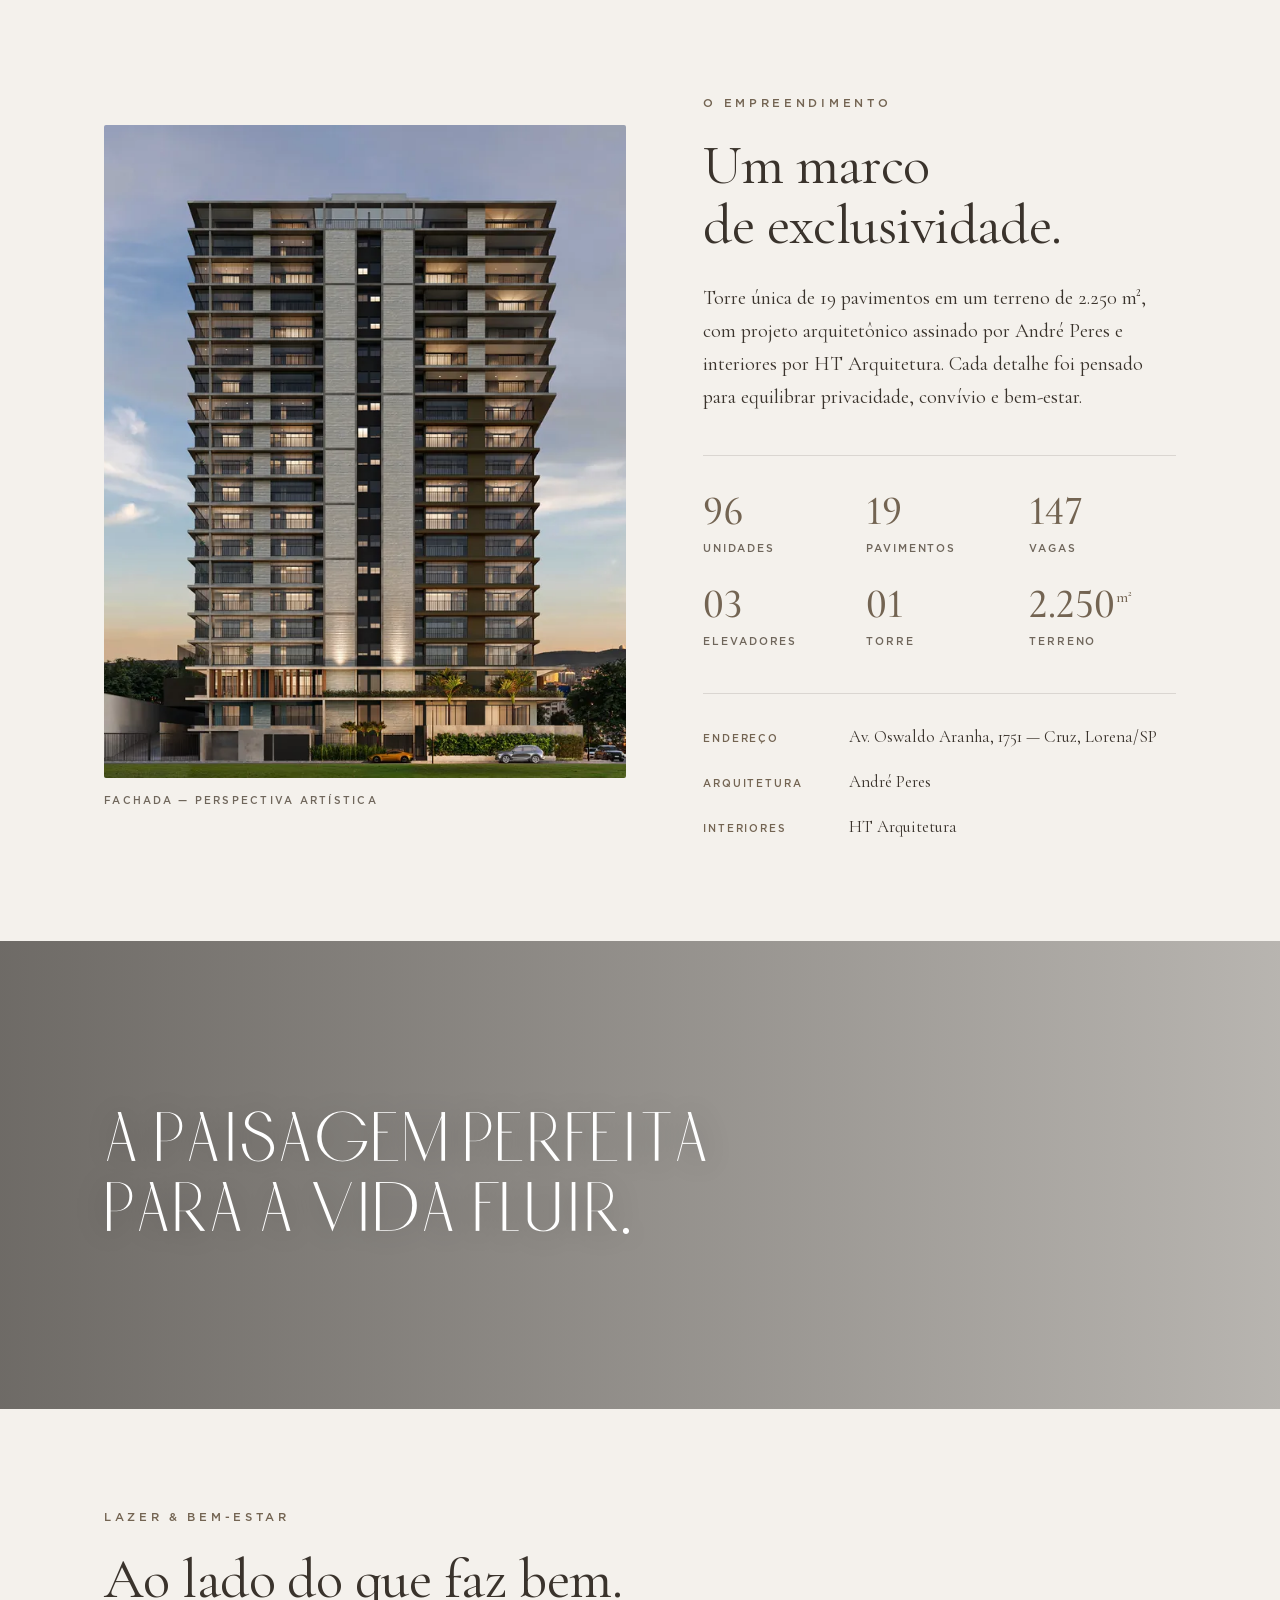
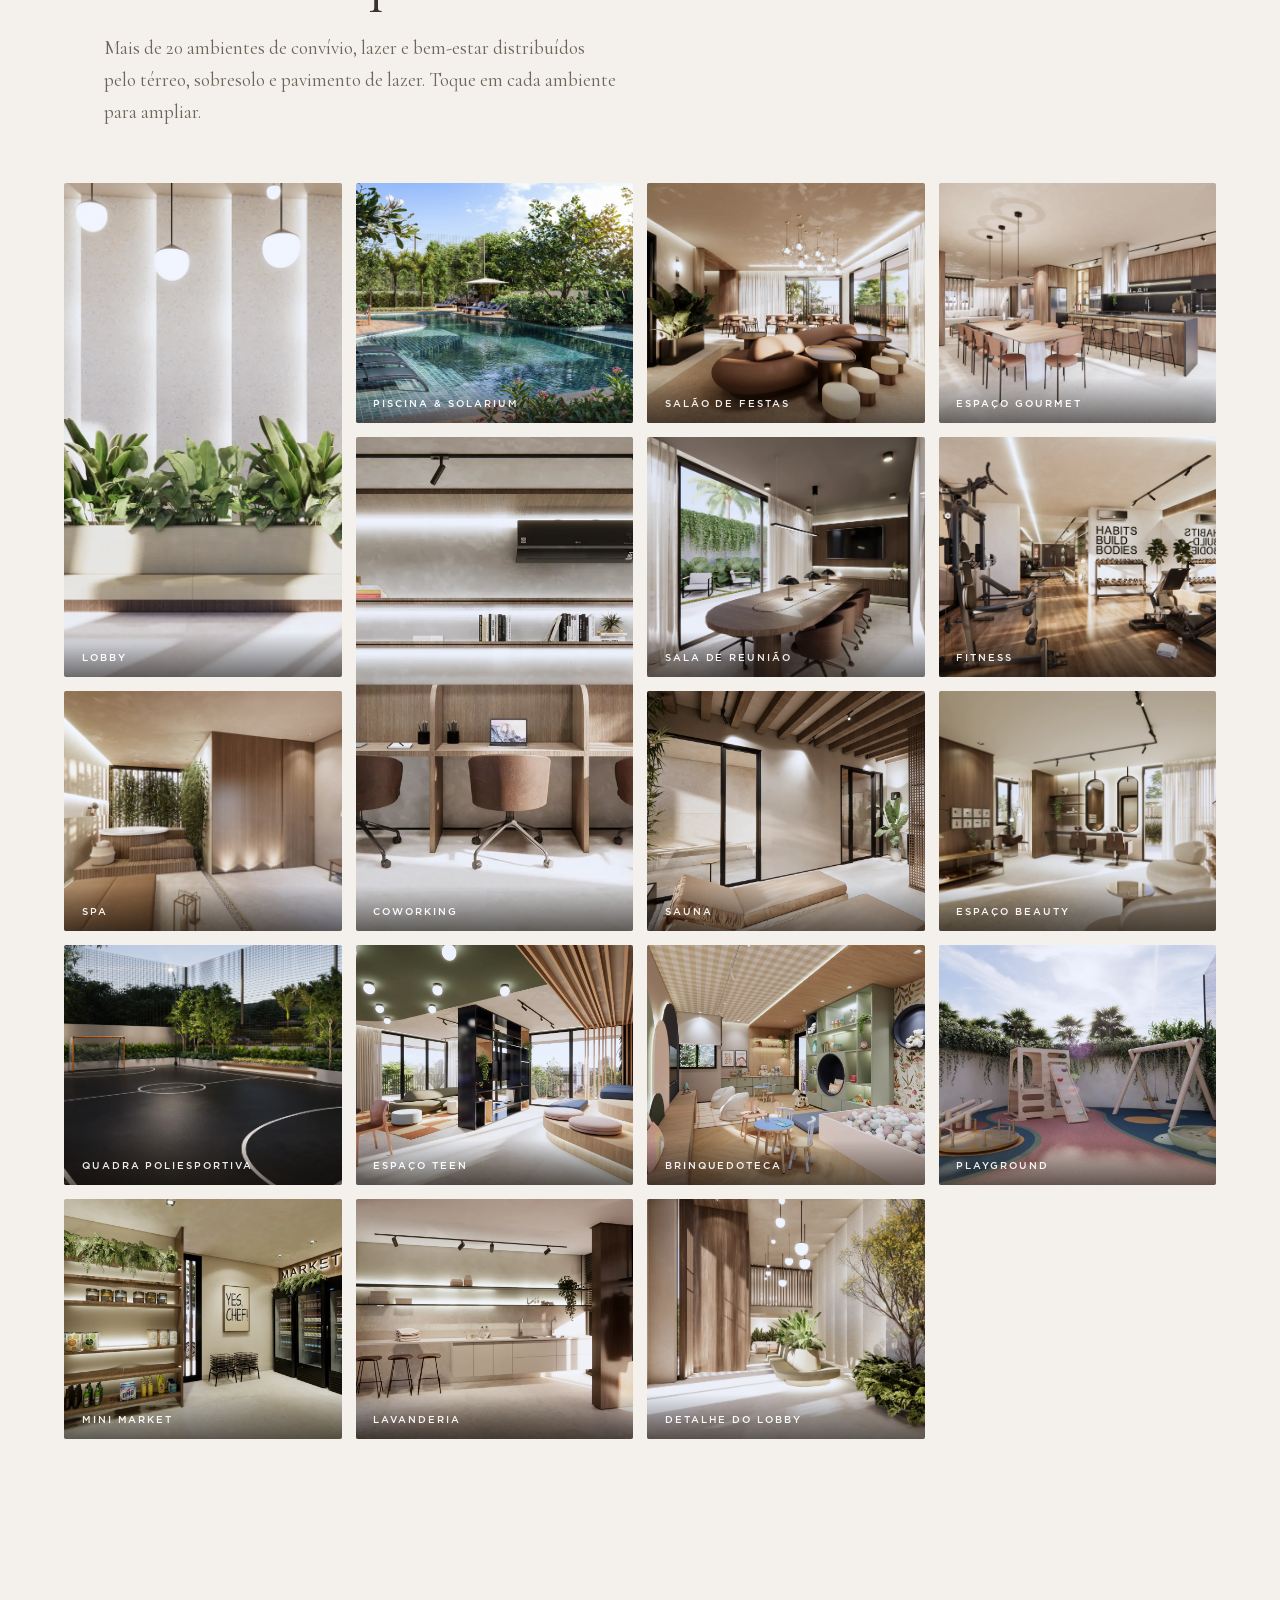
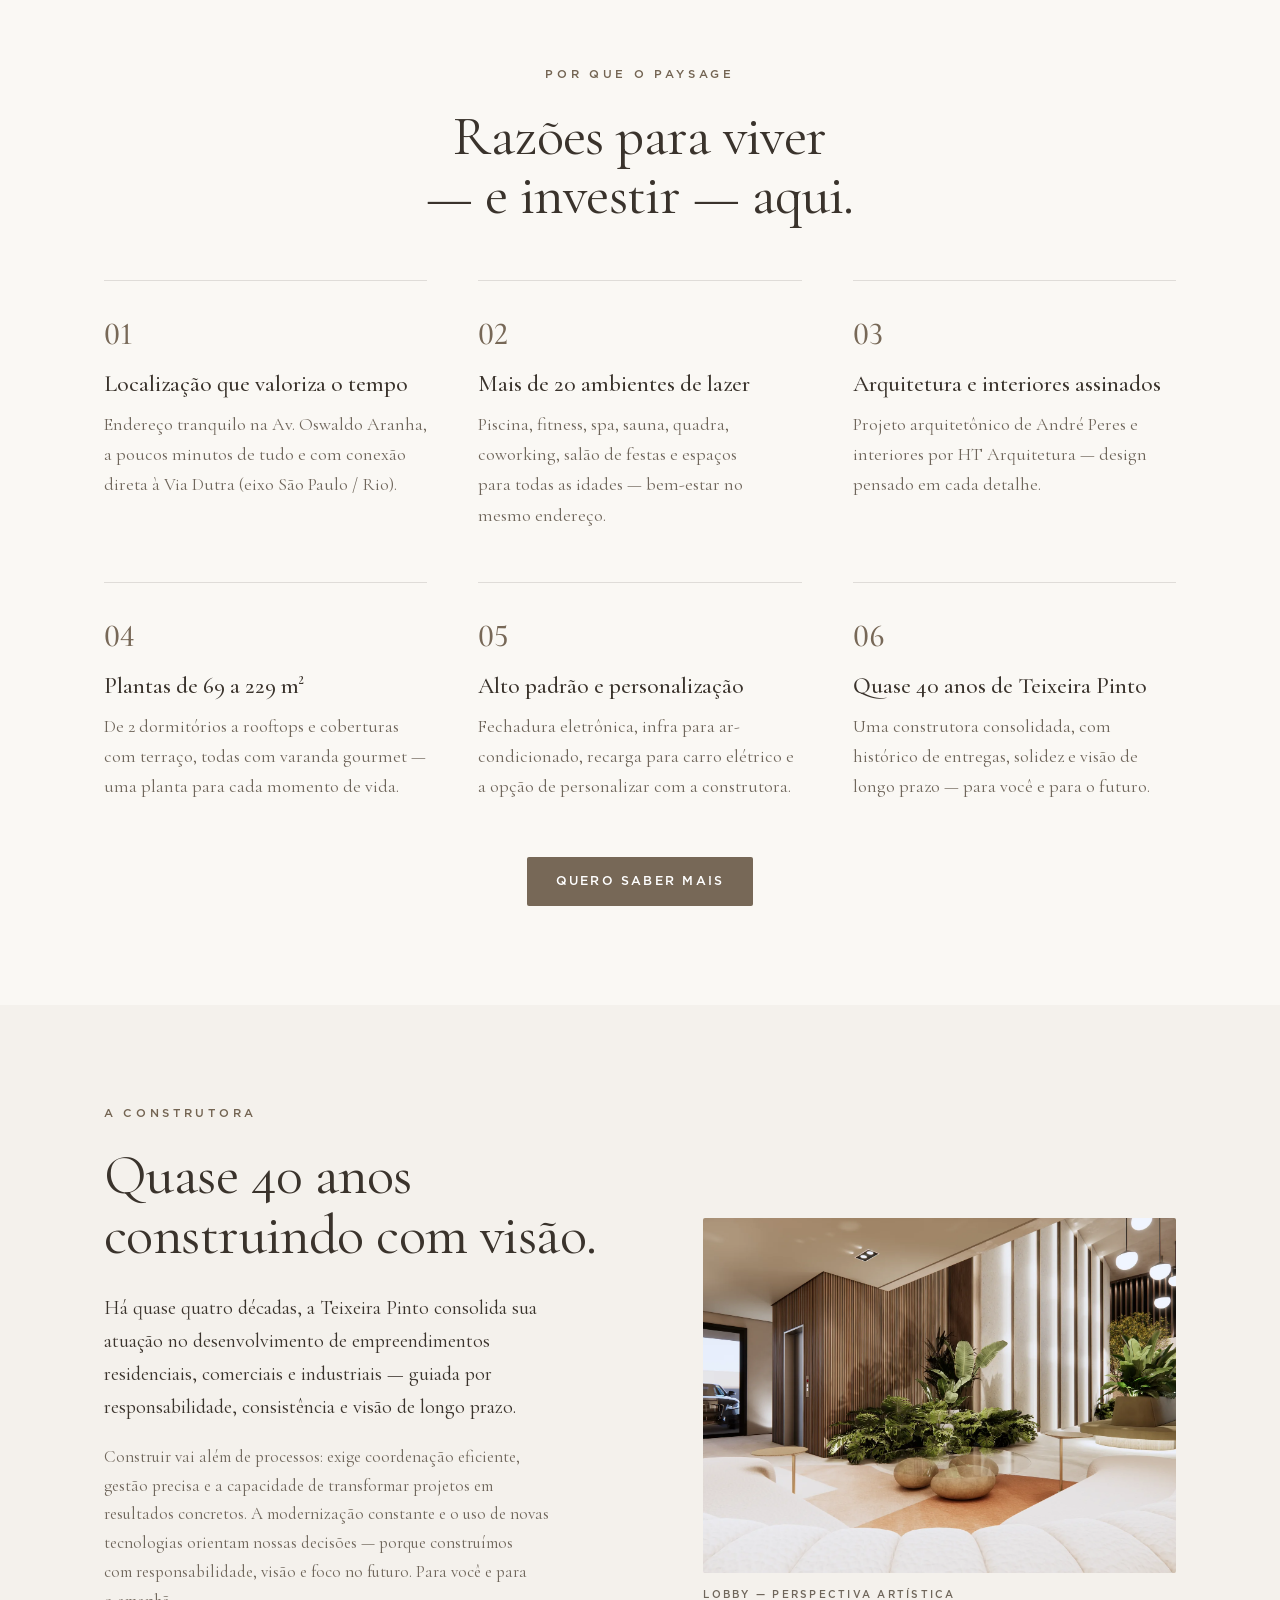
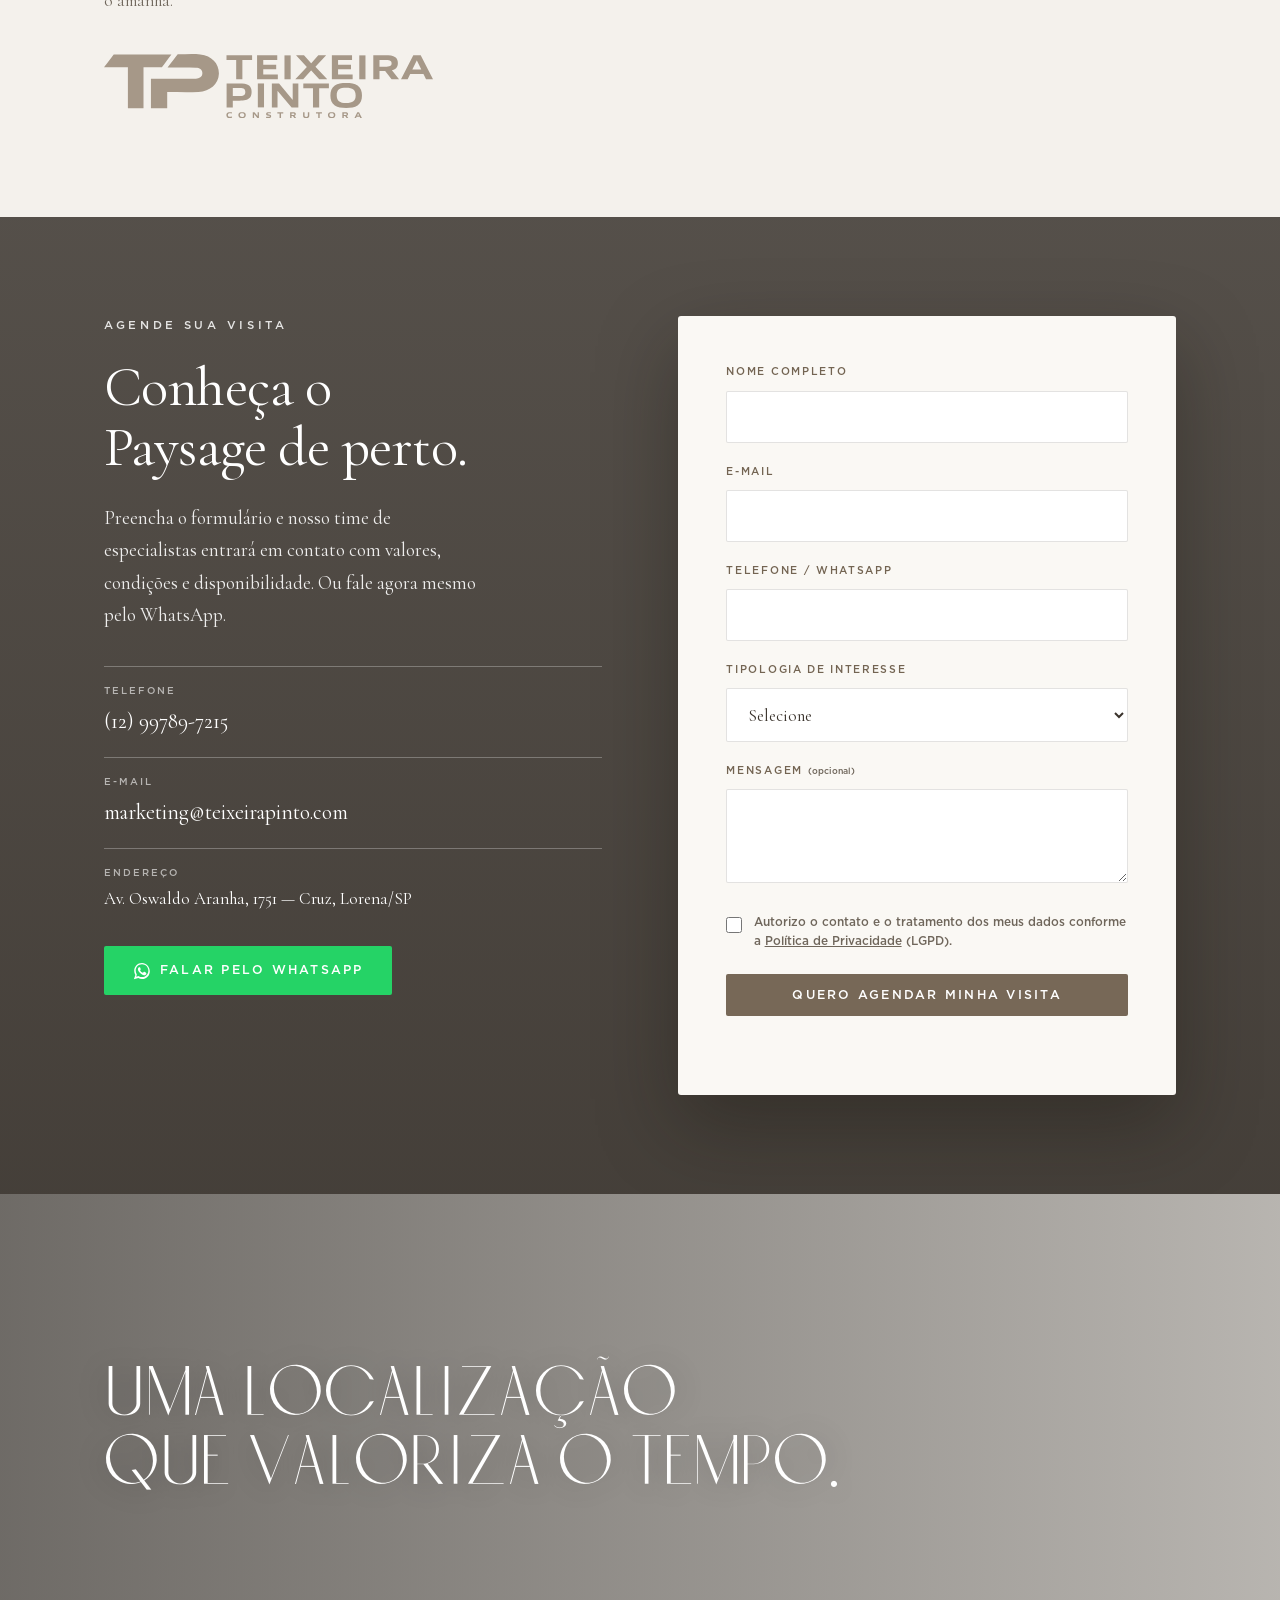
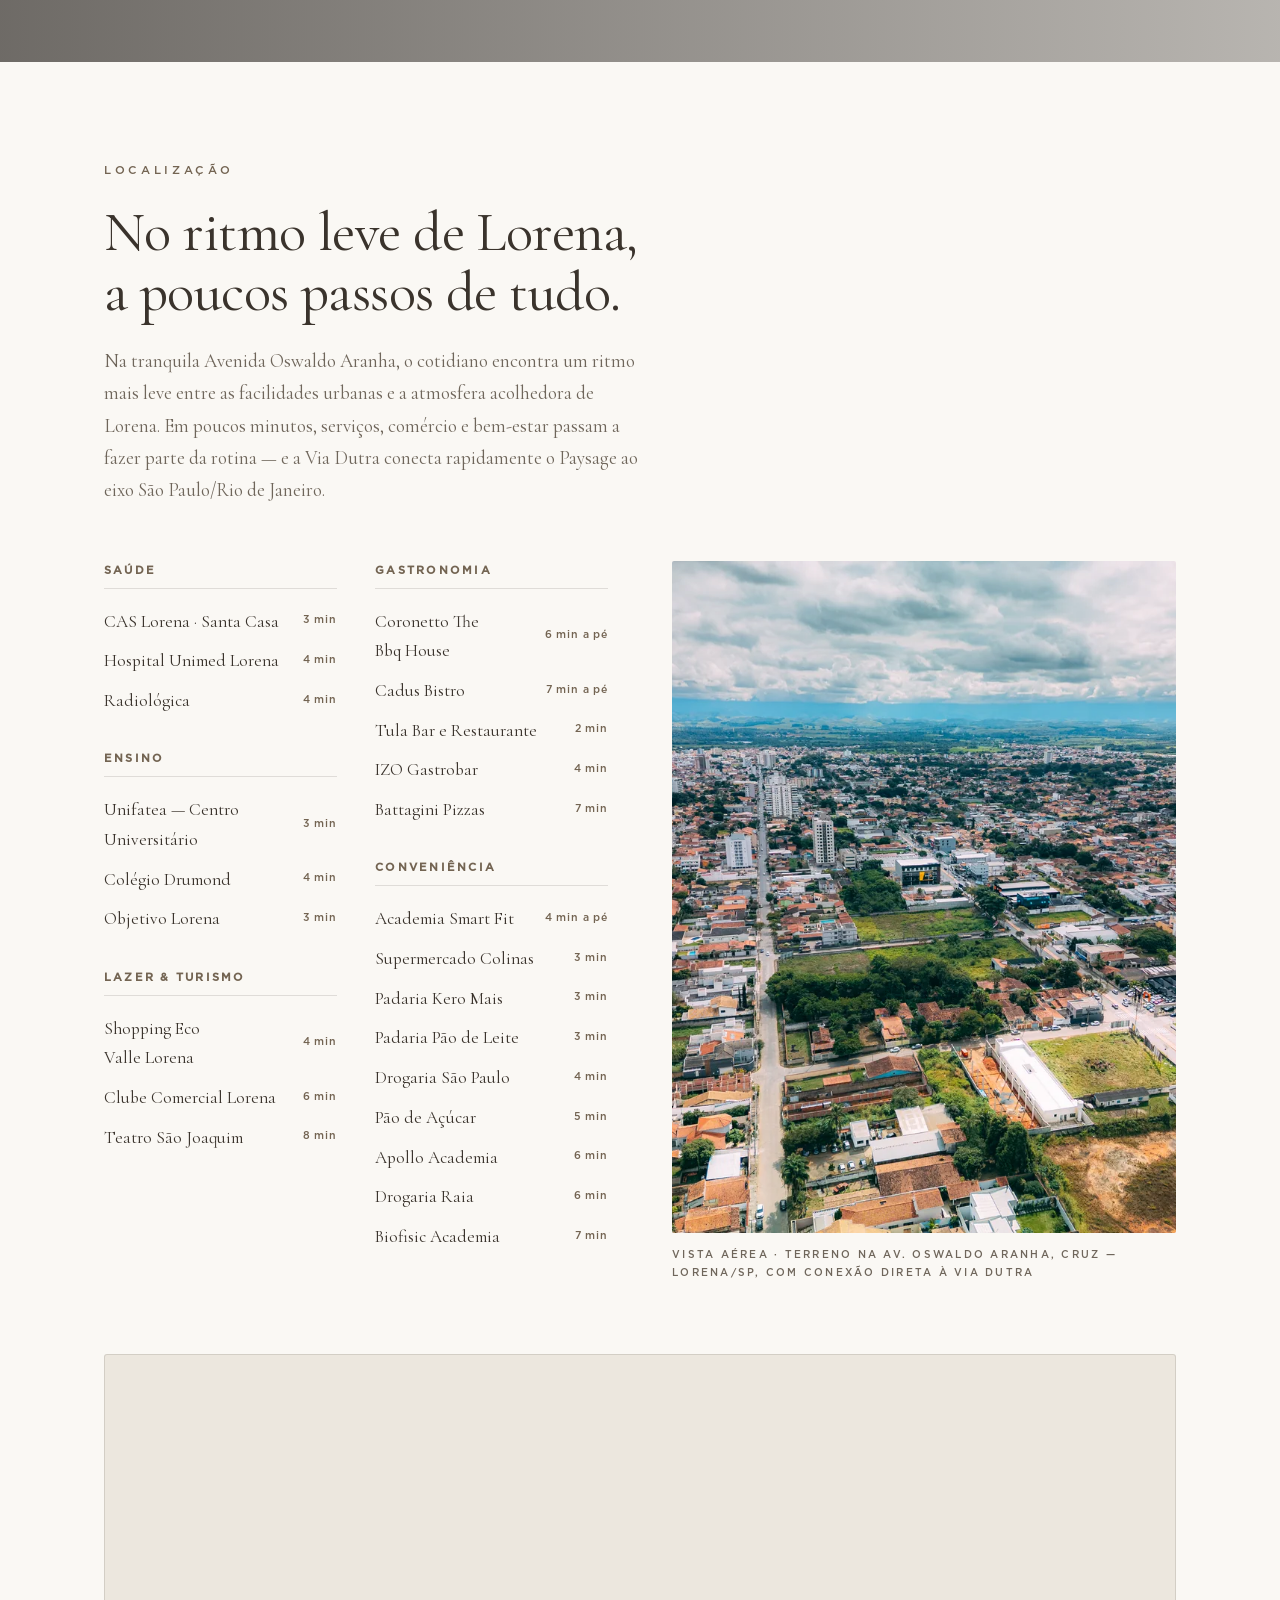
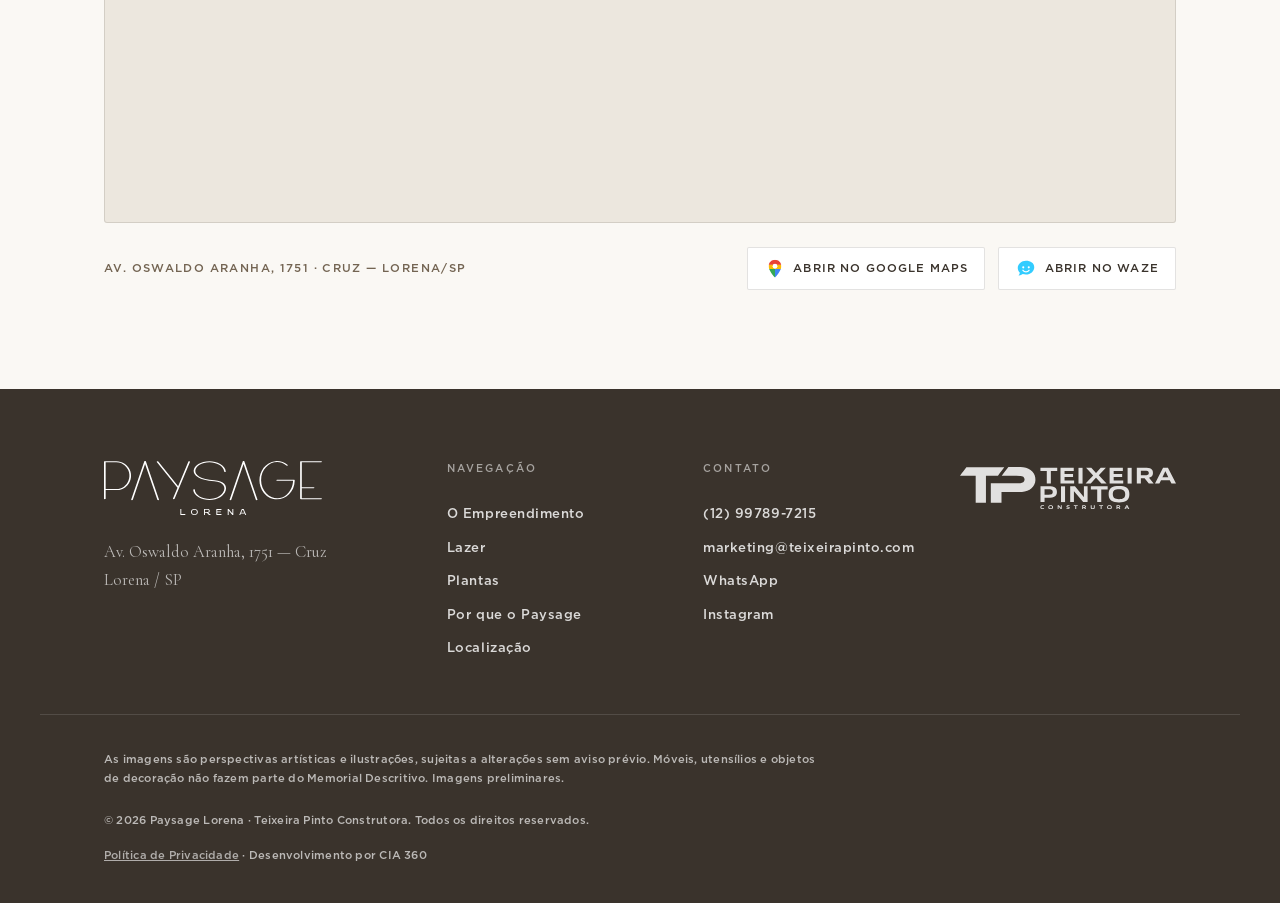
==== commit dcec4b6b: "feat(landing): ajustes cliente 15/07 (banner, logos SVG, carrossel, remove Garden, leads→Sheets) - H" ====
--- a/index.html
+++ b/index.html
@@ -32,7 +32,7 @@
 <!-- Fonts -->
 <link rel="preload" href="assets/fonts/daslu-display.woff2" as="font" type="font/woff2" crossorigin />
 <link rel="preload" href="assets/fonts/gotham-medium.woff2" as="font" type="font/woff2" crossorigin />
-<link rel="stylesheet" href="assets/css/styles.css" />
+<link rel="stylesheet" href="assets/css/styles.css?v=2026071505" />
 
 <!-- Structured data -->
 <script type="application/ld+json">
@@ -74,8 +74,7 @@
 <header class="site-header" id="top">
   <div class="container header-inner">
     <a href="#top" class="brand" aria-label="Paysage Lorena — início">
-      <span class="brand-mark">Paysage</span>
-      <span class="brand-sub">Lorena</span>
+      <span class="brand-logo" aria-hidden="true"></span>
     </a>
 
     <nav class="nav" id="nav" aria-label="Navegação principal">
@@ -99,8 +98,8 @@
 <!-- ================= HERO ================= -->
 <section class="hero" id="hero">
   <picture>
-    <source media="(max-width:720px)" srcset="assets/img/fachada-1-sm.webp" />
-    <img class="hero-bg" src="assets/img/fachada-1.webp" alt="Fachada do Paysage Lorena ao entardecer" fetchpriority="high" />
+    <source media="(max-width:720px)" srcset="assets/img/fachada-1-sm.webp?v=20260715" />
+    <img class="hero-bg" src="assets/img/fachada-1.webp?v=20260715" alt="Fachada do Paysage Lorena" fetchpriority="high" />
   </picture>
   <div class="hero-overlay"></div>
   <div class="container hero-content">
@@ -139,8 +138,8 @@
   <div class="container split">
     <div class="split-media reveal">
       <picture>
-        <source media="(max-width:720px)" srcset="assets/img/fachada-2-sm.webp" />
-        <img src="assets/img/fachada-2.webp" alt="Perspectiva artística da fachada do Paysage Lorena" loading="lazy" />
+        <source media="(max-width:720px)" srcset="assets/img/fachada-2-sm.webp?v=20260715" />
+        <img src="assets/img/fachada-2.webp?v=20260715" alt="Perspectiva artística da fachada do Paysage Lorena" loading="lazy" />
       </picture>
       <span class="media-caption">Fachada — perspectiva artística</span>
     </div>
@@ -337,7 +336,6 @@
       <button class="tab" role="tab" id="tab-t114" aria-controls="t114" aria-selected="false" tabindex="-1" data-tab="t114">114 m²</button>
       <button class="tab" role="tab" id="tab-t128" aria-controls="t128" aria-selected="false" tabindex="-1" data-tab="t128">128 m²</button>
       <button class="tab" role="tab" id="tab-t137" aria-controls="t137" aria-selected="false" tabindex="-1" data-tab="t137">137 m²</button>
-      <button class="tab" role="tab" id="tab-tgarden" aria-controls="tgarden" aria-selected="false" tabindex="-1" data-tab="tgarden">Garden</button>
       <button class="tab" role="tab" id="tab-trt" aria-controls="trt" aria-selected="false" tabindex="-1" data-tab="trt">Rooftop</button>
       <button class="tab" role="tab" id="tab-tcob" aria-controls="tcob" aria-selected="false" tabindex="-1" data-tab="tcob">Cobertura</button>
     </div>
@@ -345,7 +343,7 @@
     <div class="tab-panels reveal">
       <!-- 69 -->
       <article class="panel is-active" id="t69" role="tabpanel" aria-labelledby="tab-t69" tabindex="0">
-        <div class="panel-plan"><img src="assets/img/planta-69.webp" alt="Planta do apartamento de 69 m²" loading="lazy" /></div>
+        <div class="panel-plan"><img src="assets/img/planta-69.webp?v=20260715" alt="Planta do apartamento de 69 m²" loading="lazy" /></div>
         <div class="panel-info">
           <p class="panel-area">69 m²</p>
           <ul class="panel-feats">
@@ -355,12 +353,24 @@
             <li>Tipo · 3º ao 17º pavimento</li>
           </ul>
           <a class="btn btn--solid btn--sm" href="#contato" data-interest="Apartamento de 69 m²">Tenho interesse</a>
-          <figure class="panel-render"><img src="assets/img/apto-69.webp" alt="Living do apartamento de 69 m²" loading="lazy" /><figcaption>Living — perspectiva artística</figcaption></figure>
+          <div class="render-carousel" data-carousel data-cap="Ambientes do apartamento de 69 m² — perspectivas artísticas">
+            <div class="rc-stage">
+              <img class="rc-main" src="assets/img/apto-69-1.webp" alt="Ambiente do apartamento de 69 m²" loading="lazy" />
+              <button type="button" class="rc-arrow rc-prev" aria-label="Imagem anterior">&#8249;</button>
+              <button type="button" class="rc-arrow rc-next" aria-label="Próxima imagem">&#8250;</button>
+              <span class="rc-counter" aria-hidden="true"></span>
+            </div>
+            <div class="rc-thumbs">
+              <button type="button" class="rc-thumb is-active" aria-label="Imagem 1"><img src="assets/img/apto-69-1.webp" alt="" loading="lazy" /></button>
+              <button type="button" class="rc-thumb" aria-label="Imagem 2"><img src="assets/img/apto-69-2.webp" alt="" loading="lazy" /></button>
+            </div>
+            <p class="rc-cap">Ambientes — perspectivas artísticas</p>
+          </div>
         </div>
       </article>
       <!-- 79 -->
       <article class="panel" id="t79" role="tabpanel" aria-labelledby="tab-t79" tabindex="0" hidden>
-        <div class="panel-plan"><img src="assets/img/planta-79.webp" alt="Planta do apartamento de 79 m²" loading="lazy" /></div>
+        <div class="panel-plan"><img src="assets/img/planta-79.webp?v=20260715" alt="Planta do apartamento de 79 m²" loading="lazy" /></div>
         <div class="panel-info">
           <p class="panel-area">79 m²</p>
           <ul class="panel-feats">
@@ -370,12 +380,26 @@
             <li>Tipo · 3º ao 18º pavimento</li>
           </ul>
           <a class="btn btn--solid btn--sm" href="#contato" data-interest="Apartamento de 79 m²">Tenho interesse</a>
-          <figure class="panel-render"><img src="assets/img/apto-79.webp" alt="Living do apartamento de 79 m²" loading="lazy" /><figcaption>Living — perspectiva artística</figcaption></figure>
+          <div class="render-carousel" data-carousel data-cap="Ambientes do apartamento de 79 m² — perspectivas artísticas">
+            <div class="rc-stage">
+              <img class="rc-main" src="assets/img/apto-79-1.webp" alt="Ambiente do apartamento de 79 m²" loading="lazy" />
+              <button type="button" class="rc-arrow rc-prev" aria-label="Imagem anterior">&#8249;</button>
+              <button type="button" class="rc-arrow rc-next" aria-label="Próxima imagem">&#8250;</button>
+              <span class="rc-counter" aria-hidden="true"></span>
+            </div>
+            <div class="rc-thumbs">
+              <button type="button" class="rc-thumb is-active" aria-label="Imagem 1"><img src="assets/img/apto-79-1.webp" alt="" loading="lazy" /></button>
+              <button type="button" class="rc-thumb" aria-label="Imagem 2"><img src="assets/img/apto-79-2.webp" alt="" loading="lazy" /></button>
+              <button type="button" class="rc-thumb" aria-label="Imagem 3"><img src="assets/img/apto-79-3.webp" alt="" loading="lazy" /></button>
+              <button type="button" class="rc-thumb" aria-label="Imagem 4"><img src="assets/img/apto-79-4.webp" alt="" loading="lazy" /></button>
+            </div>
+            <p class="rc-cap">Ambientes — perspectivas artísticas</p>
+          </div>
         </div>
       </article>
       <!-- 114 -->
       <article class="panel" id="t114" role="tabpanel" aria-labelledby="tab-t114" tabindex="0" hidden>
-        <div class="panel-plan"><img src="assets/img/planta-114.webp" alt="Planta do apartamento de 114 m²" loading="lazy" /></div>
+        <div class="panel-plan"><img src="assets/img/planta-114.webp?v=20260715" alt="Planta do apartamento de 114 m²" loading="lazy" /></div>
         <div class="panel-info">
           <p class="panel-area">114 m²</p>
           <ul class="panel-feats">
@@ -385,12 +409,24 @@
             <li>Tipo · 3º ao 12º pavimento</li>
           </ul>
           <a class="btn btn--solid btn--sm" href="#contato" data-interest="Apartamento de 114 m²">Tenho interesse</a>
-          <figure class="panel-render"><img src="assets/img/apto-114.webp" alt="Living do apartamento de 114 m²" loading="lazy" /><figcaption>Living — perspectiva artística</figcaption></figure>
+          <div class="render-carousel" data-carousel data-cap="Ambientes do apartamento de 114 m² — perspectivas artísticas">
+            <div class="rc-stage">
+              <img class="rc-main" src="assets/img/apto-114-1.webp" alt="Ambiente do apartamento de 114 m²" loading="lazy" />
+              <button type="button" class="rc-arrow rc-prev" aria-label="Imagem anterior">&#8249;</button>
+              <button type="button" class="rc-arrow rc-next" aria-label="Próxima imagem">&#8250;</button>
+              <span class="rc-counter" aria-hidden="true"></span>
+            </div>
+            <div class="rc-thumbs">
+              <button type="button" class="rc-thumb is-active" aria-label="Imagem 1"><img src="assets/img/apto-114-1.webp" alt="" loading="lazy" /></button>
+              <button type="button" class="rc-thumb" aria-label="Imagem 2"><img src="assets/img/apto-114-2.webp" alt="" loading="lazy" /></button>
+            </div>
+            <p class="rc-cap">Ambientes — perspectivas artísticas</p>
+          </div>
         </div>
       </article>
       <!-- 128 -->
       <article class="panel" id="t128" role="tabpanel" aria-labelledby="tab-t128" tabindex="0" hidden>
-        <div class="panel-plan"><img src="assets/img/planta-128.webp" alt="Planta do apartamento de 128 m²" loading="lazy" /></div>
+        <div class="panel-plan"><img src="assets/img/planta-128.webp?v=20260715" alt="Planta do apartamento de 128 m²" loading="lazy" /></div>
         <div class="panel-info">
           <p class="panel-area">128 m²</p>
           <ul class="panel-feats">
@@ -400,12 +436,25 @@
             <li>Tipo · 3º ao 17º pavimento</li>
           </ul>
           <a class="btn btn--solid btn--sm" href="#contato" data-interest="Apartamento de 128 m²">Tenho interesse</a>
-          <figure class="panel-render"><img src="assets/img/apto-128.webp" alt="Living do apartamento de 128 m²" loading="lazy" /><figcaption>Living — perspectiva artística</figcaption></figure>
+          <div class="render-carousel" data-carousel data-cap="Ambientes do apartamento de 128 m² — perspectivas artísticas">
+            <div class="rc-stage">
+              <img class="rc-main" src="assets/img/apto-128-1.webp" alt="Ambiente do apartamento de 128 m²" loading="lazy" />
+              <button type="button" class="rc-arrow rc-prev" aria-label="Imagem anterior">&#8249;</button>
+              <button type="button" class="rc-arrow rc-next" aria-label="Próxima imagem">&#8250;</button>
+              <span class="rc-counter" aria-hidden="true"></span>
+            </div>
+            <div class="rc-thumbs">
+              <button type="button" class="rc-thumb is-active" aria-label="Imagem 1"><img src="assets/img/apto-128-1.webp" alt="" loading="lazy" /></button>
+              <button type="button" class="rc-thumb" aria-label="Imagem 2"><img src="assets/img/apto-128-2.webp" alt="" loading="lazy" /></button>
+              <button type="button" class="rc-thumb" aria-label="Imagem 3"><img src="assets/img/apto-128-3.webp" alt="" loading="lazy" /></button>
+            </div>
+            <p class="rc-cap">Ambientes — perspectivas artísticas</p>
+          </div>
         </div>
       </article>
       <!-- 137 -->
       <article class="panel" id="t137" role="tabpanel" aria-labelledby="tab-t137" tabindex="0" hidden>
-        <div class="panel-plan"><img src="assets/img/planta-137.webp" alt="Planta do apartamento de 137 m²" loading="lazy" /></div>
+        <div class="panel-plan"><img src="assets/img/planta-137.webp?v=20260715" alt="Planta do apartamento de 137 m²" loading="lazy" /></div>
         <div class="panel-info">
           <p class="panel-area">137 m²</p>
           <ul class="panel-feats">
@@ -415,23 +464,20 @@
             <li>Tipo · 13º ao 17º pavimento</li>
           </ul>
           <a class="btn btn--solid btn--sm" href="#contato" data-interest="Apartamento de 137 m²">Tenho interesse</a>
-          <figure class="panel-render"><img src="assets/img/apto-137.webp" alt="Living do apartamento de 137 m²" loading="lazy" /><figcaption>Living — perspectiva artística</figcaption></figure>
-        </div>
-      </article>
-      <!-- Garden -->
-      <article class="panel" id="tgarden" role="tabpanel" aria-labelledby="tab-tgarden" tabindex="0" hidden>
-        <div class="panel-plan"><img src="assets/img/planta-garden.webp" alt="Planta humanizada da unidade Garden de 152 m²" loading="lazy" /></div>
-        <div class="panel-info">
-          <p class="panel-area">152 m²</p>
-          <span class="panel-tag">Garden</span>
-          <ul class="panel-feats">
-            <li>3 suítes</li>
-            <li>2 vagas</li>
-            <li>Varanda gourmet integrada</li>
-            <li>Jardim privativo com piscina</li>
-          </ul>
-          <a class="btn btn--solid btn--sm" href="#contato" data-interest="Unidade Garden (152 m²)">Tenho interesse</a>
-          <figure class="panel-render"><img src="assets/img/apto-garden.webp" alt="Living da unidade Garden de 152 m²" loading="lazy" /><figcaption>Living — perspectiva artística</figcaption></figure>
+          <div class="render-carousel" data-carousel data-cap="Ambientes do apartamento de 137 m² — perspectivas artísticas">
+            <div class="rc-stage">
+              <img class="rc-main" src="assets/img/apto-137-1.webp" alt="Ambiente do apartamento de 137 m²" loading="lazy" />
+              <button type="button" class="rc-arrow rc-prev" aria-label="Imagem anterior">&#8249;</button>
+              <button type="button" class="rc-arrow rc-next" aria-label="Próxima imagem">&#8250;</button>
+              <span class="rc-counter" aria-hidden="true"></span>
+            </div>
+            <div class="rc-thumbs">
+              <button type="button" class="rc-thumb is-active" aria-label="Imagem 1"><img src="assets/img/apto-137-1.webp" alt="" loading="lazy" /></button>
+              <button type="button" class="rc-thumb" aria-label="Imagem 2"><img src="assets/img/apto-137-2.webp" alt="" loading="lazy" /></button>
+              <button type="button" class="rc-thumb" aria-label="Imagem 3"><img src="assets/img/apto-137-3.webp" alt="" loading="lazy" /></button>
+            </div>
+            <p class="rc-cap">Ambientes — perspectivas artísticas</p>
+          </div>
         </div>
       </article>
       <!-- Rooftop -->
@@ -452,7 +498,7 @@
       </article>
       <!-- Cobertura -->
       <article class="panel" id="tcob" role="tabpanel" aria-labelledby="tab-tcob" tabindex="0" hidden>
-        <div class="panel-plan"><img src="assets/img/planta-cobertura.webp" alt="Planta da cobertura" loading="lazy" /></div>
+        <div class="panel-plan"><img src="assets/img/planta-cobertura.webp?v=20260715" alt="Planta da cobertura" loading="lazy" /></div>
         <div class="panel-info">
           <p class="panel-area">220 e 229 m²</p>
           <span class="panel-tag">Cobertura</span>
@@ -463,7 +509,21 @@
             <li>Tipo · 19º pavimento</li>
           </ul>
           <a class="btn btn--solid btn--sm" href="#contato" data-interest="Cobertura (220/229 m²)">Tenho interesse</a>
-          <figure class="panel-render"><img src="assets/img/apto-cobertura.webp" alt="Living da cobertura" loading="lazy" /><figcaption>Living — perspectiva artística</figcaption></figure>
+          <div class="render-carousel" data-carousel data-cap="Ambientes da cobertura — perspectivas artísticas">
+            <div class="rc-stage">
+              <img class="rc-main" src="assets/img/apto-cob-1.webp" alt="Ambiente da cobertura" loading="lazy" />
+              <button type="button" class="rc-arrow rc-prev" aria-label="Imagem anterior">&#8249;</button>
+              <button type="button" class="rc-arrow rc-next" aria-label="Próxima imagem">&#8250;</button>
+              <span class="rc-counter" aria-hidden="true"></span>
+            </div>
+            <div class="rc-thumbs">
+              <button type="button" class="rc-thumb is-active" aria-label="Imagem 1"><img src="assets/img/apto-cob-1.webp" alt="" loading="lazy" /></button>
+              <button type="button" class="rc-thumb" aria-label="Imagem 2"><img src="assets/img/apto-cob-2.webp" alt="" loading="lazy" /></button>
+              <button type="button" class="rc-thumb" aria-label="Imagem 3"><img src="assets/img/apto-cob-3.webp" alt="" loading="lazy" /></button>
+              <button type="button" class="rc-thumb" aria-label="Imagem 4"><img src="assets/img/apto-cob-4.webp" alt="" loading="lazy" /></button>
+            </div>
+            <p class="rc-cap">Ambientes — perspectivas artísticas</p>
+          </div>
         </div>
       </article>
     </div>
@@ -574,7 +634,7 @@
         o uso de novas tecnologias orientam nossas decisões — porque construímos com
         responsabilidade, visão e foco no futuro. Para você e para o amanhã.
       </p>
-      <img class="constru-logo" src="assets/img/logo-teixeira-pinto.png" alt="Teixeira Pinto Construtora" loading="lazy" />
+      <img class="constru-logo" src="assets/img/logo-teixeira-pinto.svg" alt="Teixeira Pinto Construtora" loading="lazy" />
     </div>
     <div class="split-media reveal">
       <img src="assets/img/lobby-2.webp" alt="Ambiente assinado pela Teixeira Pinto" loading="lazy" />
@@ -627,7 +687,6 @@
           <option>Apartamento de 114 m²</option>
           <option>Apartamento de 128 m²</option>
           <option>Apartamento de 137 m²</option>
-          <option>Unidade Garden (152 m²)</option>
           <option>Unidade Rooftop (190/199 m²)</option>
           <option>Cobertura (220/229 m²)</option>
           <option>Ainda não sei</option>
@@ -766,8 +825,7 @@
 <footer class="site-footer">
   <div class="container footer-inner">
     <div class="footer-brand">
-      <span class="brand-mark brand-mark--lg">Paysage</span>
-      <span class="brand-sub">Lorena</span>
+      <span class="brand-logo brand-logo--footer" role="img" aria-label="Paysage Lorena"></span>
       <p>Av. Oswaldo Aranha, 1751 — Cruz<br />Lorena / SP</p>
     </div>
     <div class="footer-col">
@@ -786,7 +844,7 @@
       <a href="https://www.instagram.com/teixeirapintoconstrutora" target="_blank" rel="noopener">Instagram</a>
     </div>
     <div class="footer-col footer-logo">
-      <img src="assets/img/logo-teixeira-pinto.png" alt="Teixeira Pinto Construtora" loading="lazy" />
+      <img src="assets/img/logo-teixeira-pinto.svg" alt="Teixeira Pinto Construtora" loading="lazy" />
     </div>
   </div>
   <div class="container footer-legal">
@@ -815,6 +873,6 @@
   <button class="lb-nav lb-next" id="lbNext" aria-label="Próximo">&#8250;</button>
 </div>
 
-<script src="assets/js/main.js" defer></script>
+<script src="assets/js/main.js?v=2026071502" defer></script>
 </body>
 </html>
--- a/assets/css/styles.css
+++ b/assets/css/styles.css
@@ -137,6 +137,12 @@
 .brand-mark{font-family:var(--f-display);font-size:1.65rem;letter-spacing:.18em;text-transform:uppercase}
 .brand-sub{font-family:var(--f-sans);font-size:.6rem;letter-spacing:.46em;text-transform:uppercase;padding-left:.2em;margin-top:.35em;opacity:.9}
 .brand-mark--lg{font-size:2.2rem}
+/* Logo Paysage (SVG mascarado — segue a cor do contexto: branco no hero, ink ao rolar) */
+.brand-logo{display:block;height:clamp(34px,4.4vw,42px);aspect-ratio:840/208;
+  background-color:currentColor;
+  -webkit-mask:url(../img/logo-paysage.svg) no-repeat center/contain;
+  mask:url(../img/logo-paysage.svg) no-repeat center/contain}
+.brand-logo--footer{height:54px;color:#fff}
 
 .nav{display:flex;align-items:center;gap:1.7rem}
 .nav a{
@@ -167,12 +173,12 @@
 .nav-toggle span:nth-child(3){top:22px}
 
 /* ---------- Hero ---------- */
-.hero{position:relative;min-height:100svh;display:flex;align-items:flex-end;overflow:hidden}
-.hero-bg{position:absolute;inset:0;width:100%;height:100%;object-fit:cover;object-position:center 30%}
+.hero{position:relative;min-height:100svh;display:flex;align-items:flex-start;overflow:hidden}
+.hero-bg{position:absolute;inset:0;width:100%;height:100%;object-fit:cover;object-position:center top}
 .hero-overlay{position:absolute;inset:0;background:
-  linear-gradient(180deg,rgba(28,24,20,.52) 0%,rgba(28,24,20,.26) 34%,rgba(28,24,20,.44) 66%,rgba(28,24,20,.76) 100%)}
+  linear-gradient(180deg,rgba(28,24,20,.30) 0%,rgba(28,24,20,.14) 30%,rgba(28,24,20,.30) 62%,rgba(28,24,20,.72) 100%)}
 .hero-content{position:relative;z-index:2;width:100%;
-  padding-top:calc(var(--header-h) + 2.2rem);
+  padding-top:calc(var(--header-h) + 2.4rem);
   padding-bottom:clamp(56px,10vh,120px);color:#fff;max-width:var(--maxw)}
 .hero-title{
   font-family:var(--f-display);text-transform:uppercase;
@@ -336,6 +342,33 @@
 .panel-render{margin-top:2.2rem}
 .panel-render img{width:100%;aspect-ratio:16/10;object-fit:cover;border-radius:2px}
 .panel-render figcaption{margin-top:.7rem}
+
+/* ---------- Carrossel de ambientes (plantas) ---------- */
+.render-carousel{margin-top:2.2rem}
+.rc-stage{position:relative;border-radius:2px;overflow:hidden;background:var(--taupe-cta)}
+.rc-main{display:block;width:100%;aspect-ratio:16/10;object-fit:cover;transition:opacity .3s var(--ease)}
+.rc-arrow{position:absolute;top:50%;transform:translateY(-50%);z-index:2;width:42px;height:42px;
+  display:flex;align-items:center;justify-content:center;font-size:1.5rem;line-height:1;
+  color:#fff;background:rgba(20,22,24,.42);border-radius:50%;backdrop-filter:blur(2px);
+  transition:.3s var(--ease);opacity:0}
+.rc-stage:hover .rc-arrow{opacity:1}
+.rc-arrow:hover{background:rgba(20,22,24,.7)}
+.rc-arrow:focus-visible{opacity:1;outline:2px solid #fff;outline-offset:2px}
+.rc-prev{left:12px}
+.rc-next{right:12px}
+.rc-counter{position:absolute;right:12px;bottom:12px;z-index:2;font-family:var(--f-sans);
+  font-size:.66rem;letter-spacing:.08em;color:#fff;background:rgba(20,22,24,.5);
+  padding:.3em .7em;border-radius:2px;backdrop-filter:blur(2px)}
+.rc-thumbs{display:flex;gap:.55rem;margin-top:.7rem;flex-wrap:wrap}
+.rc-thumb{flex:0 0 auto;width:70px;height:48px;border-radius:2px;overflow:hidden;
+  border:1px solid var(--line);opacity:.6;transition:.3s var(--ease);cursor:pointer}
+.rc-thumb img{width:100%;height:100%;object-fit:cover;display:block}
+.rc-thumb:hover{opacity:.9}
+.rc-thumb.is-active{opacity:1;border-color:var(--taupe-cta)}
+.rc-thumb:focus-visible{outline:2px solid var(--taupe-cta);outline-offset:2px;opacity:1}
+.rc-cap{margin-top:.7rem;font-family:var(--f-sans);font-size:.68rem;letter-spacing:.02em;color:var(--ink-soft)}
+.render-carousel.is-single .rc-arrow,.render-carousel.is-single .rc-counter,.render-carousel.is-single .rc-thumbs{display:none}
+@media (hover:none){.rc-arrow{opacity:1}}
 .plan-note{margin-top:2.4rem;max-width:80ch;font-family:var(--f-sans);font-size:.68rem;line-height:1.7;letter-spacing:.02em;color:var(--ink-soft)}
 
 /* ---------- Facilites ---------- */
@@ -508,6 +541,27 @@
   .facilite-grid span{font-size:.64rem;letter-spacing:.05em}
 }
 
+/* ---------- Hero mobile-first: fachada em zona própria + texto em faixa (contraste) ---------- */
+@media (max-width:720px){
+  .hero{min-height:auto;flex-direction:column;align-items:stretch;overflow:visible}
+  .hero picture{display:block;position:relative;height:40svh;min-height:270px;max-height:400px}
+  .hero-bg{position:absolute;inset:0;height:100%;object-position:center top}
+  /* overlay só sobre a imagem, leve — deixa a fachada respirar */
+  .hero-overlay{top:0;bottom:auto;height:40svh;min-height:270px;max-height:400px;
+    background:linear-gradient(180deg,rgba(28,24,20,.26) 0%,rgba(28,24,20,0) 36%,rgba(28,24,20,.30) 100%)}
+  /* texto numa faixa sólida da marca — contraste alto, sem cobrir a torre.
+     Reordena p/ o CTA aparecer na 1ª dobra: eyebrow → título → botões → descrição */
+  .hero-content{position:relative;z-index:2;background:var(--taupe-cta);
+    display:flex;flex-direction:column;
+    padding-top:1.6rem;padding-bottom:calc(2.2rem + env(safe-area-inset-bottom));text-shadow:none}
+  .hero .eyebrow--light{order:1;text-shadow:none;color:rgba(255,255,255,.85);margin-bottom:.45rem}
+  .hero-title{order:2;font-size:clamp(2.2rem,10.5vw,3rem);margin-bottom:1rem;text-shadow:none}
+  .hero-actions{order:3;margin-bottom:0}
+  .hero-lead{order:4;font-size:1.02rem;color:rgba(255,255,255,.92);max-width:46ch;
+    margin:1.6rem 0 0;text-shadow:none}
+  .hero-scroll{display:none}
+}
+
 /* ---------- Reduced motion ---------- */
 @media (prefers-reduced-motion:reduce){
   *,*::before,*::after{animation-duration:.001ms!important;transition-duration:.001ms!important;scroll-behavior:auto!important}
